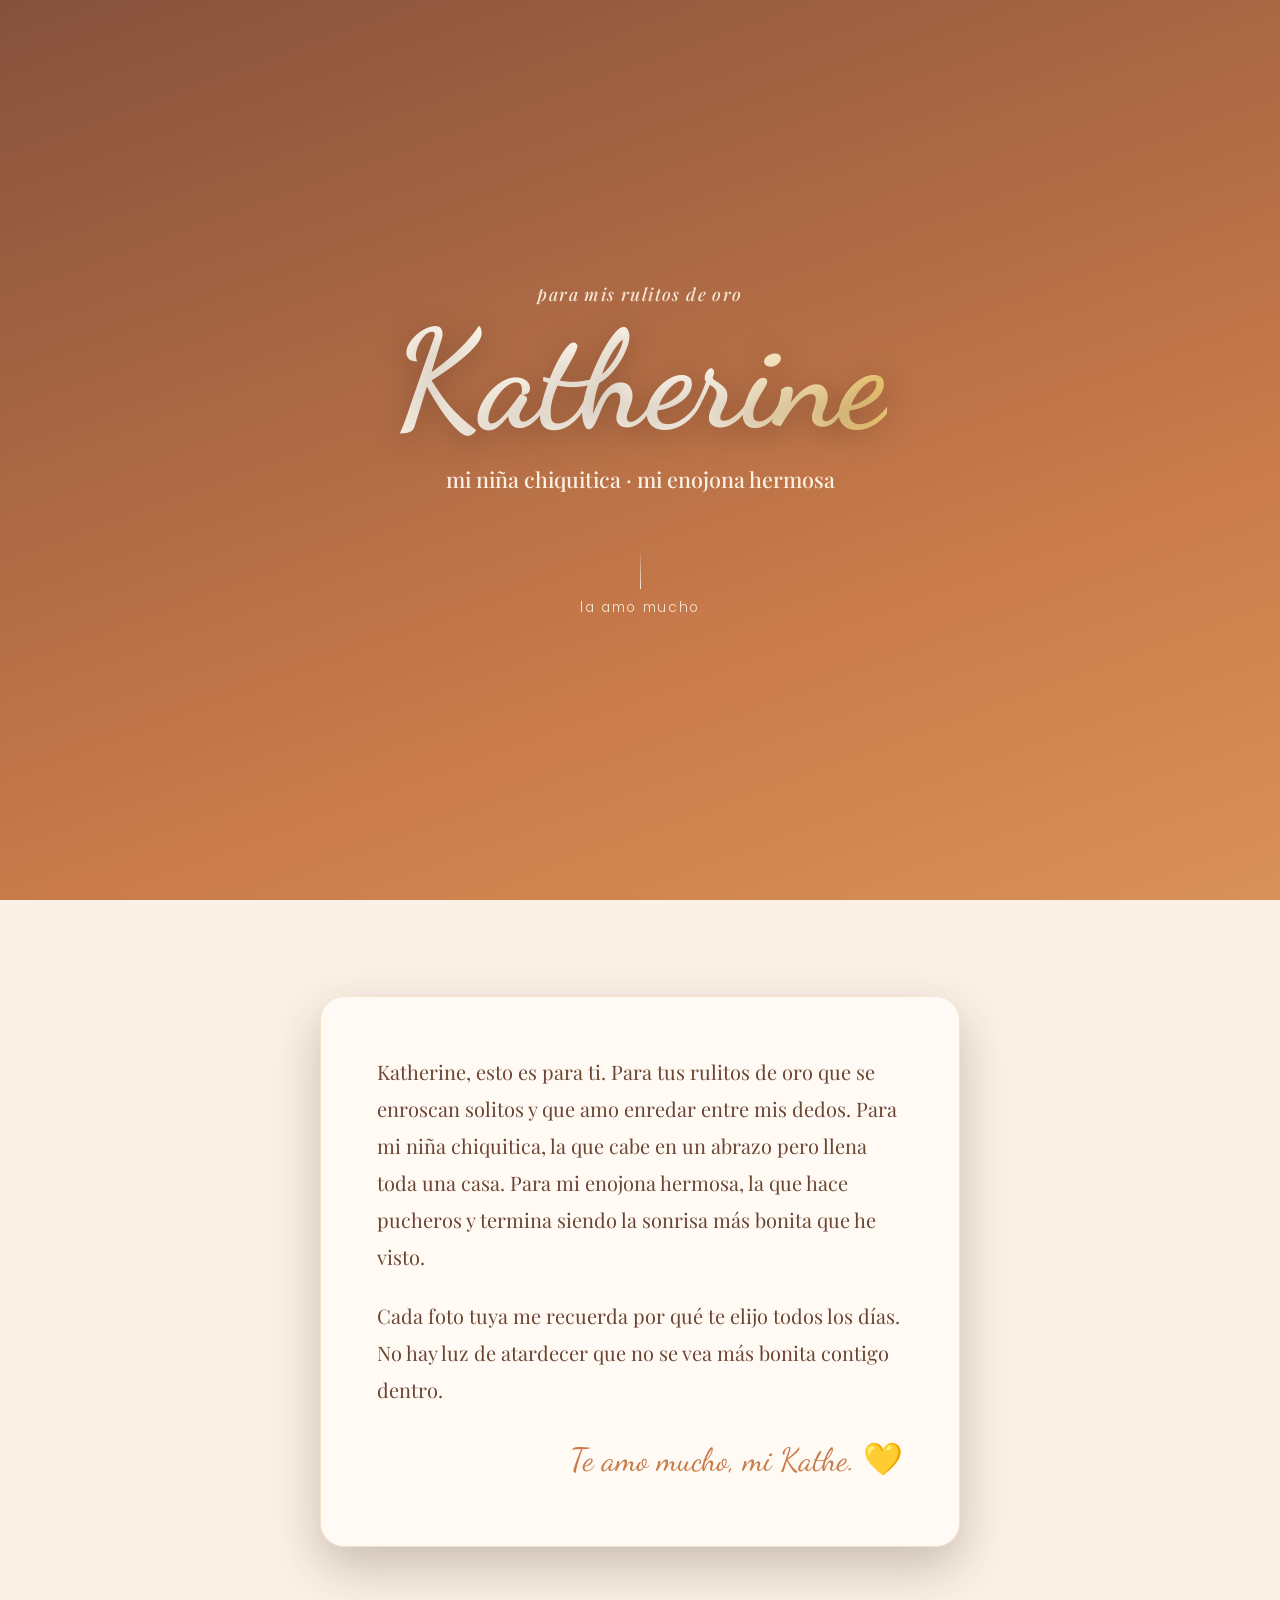
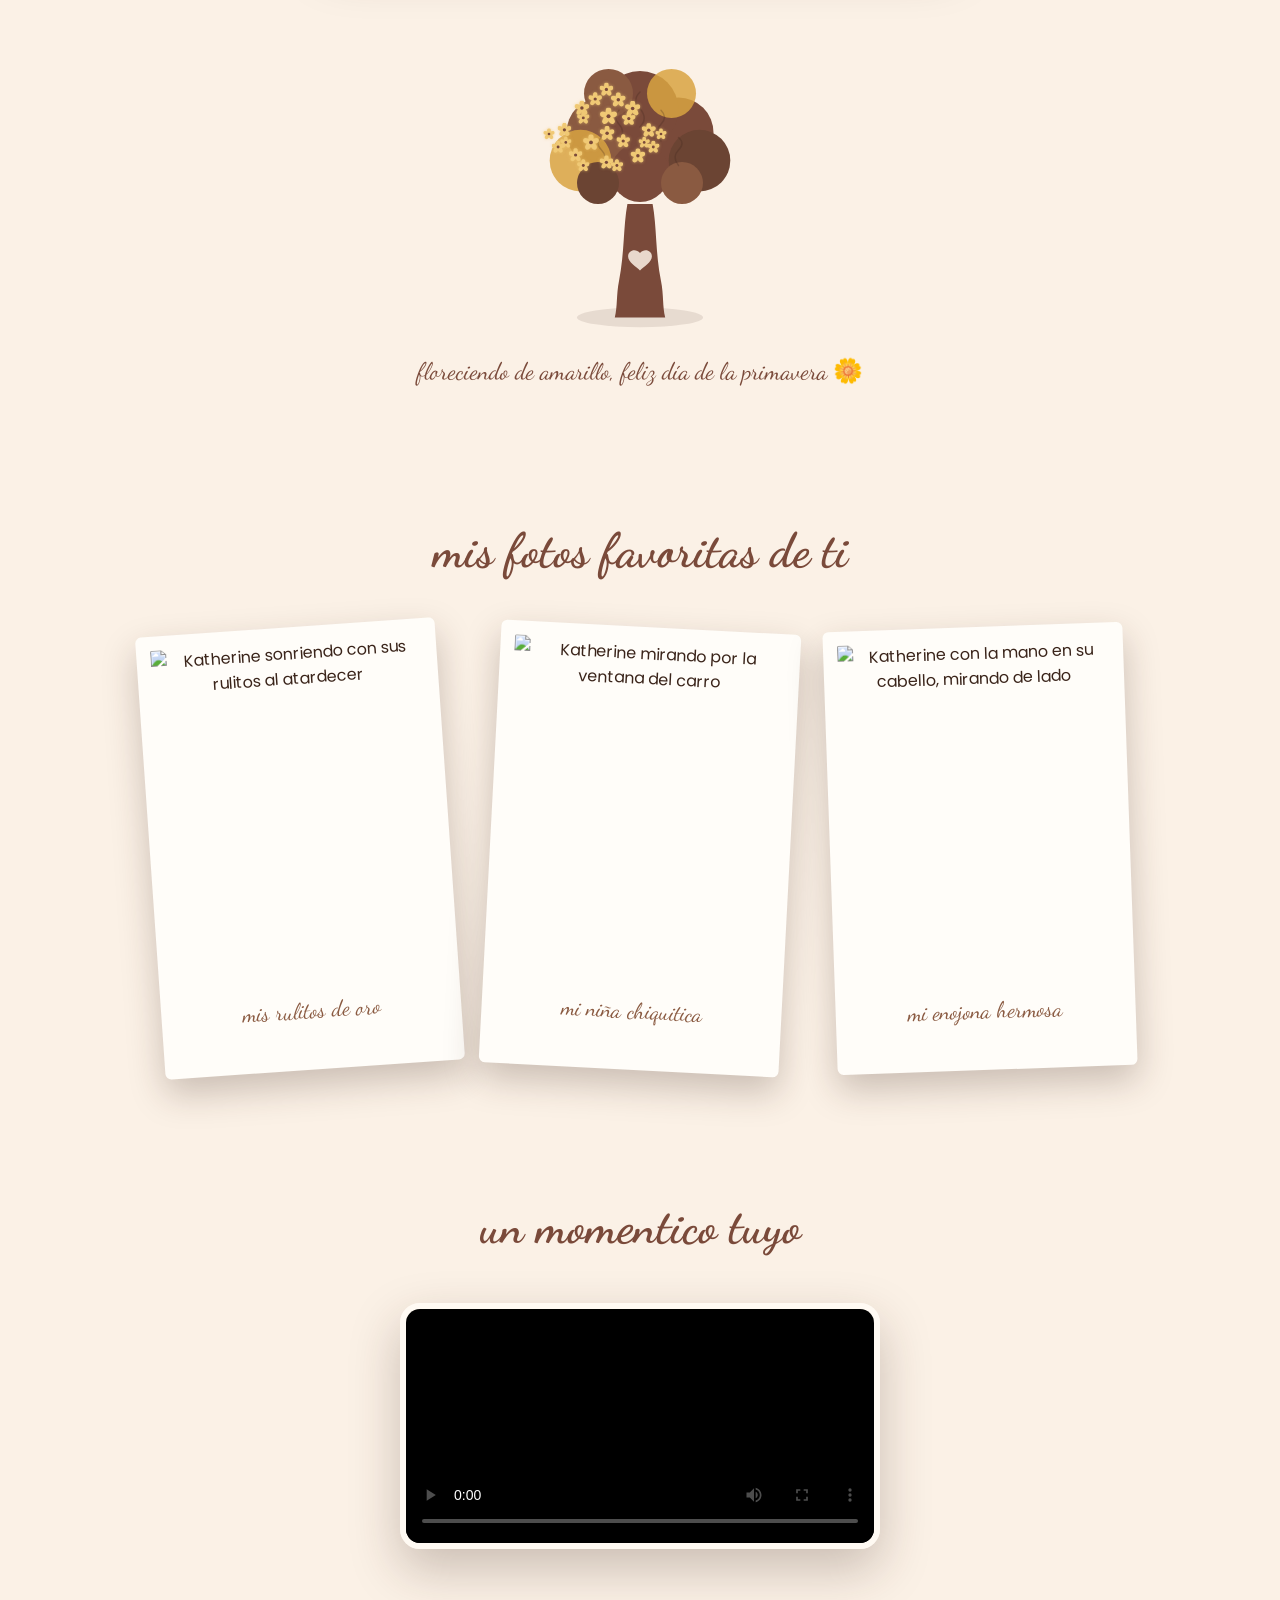
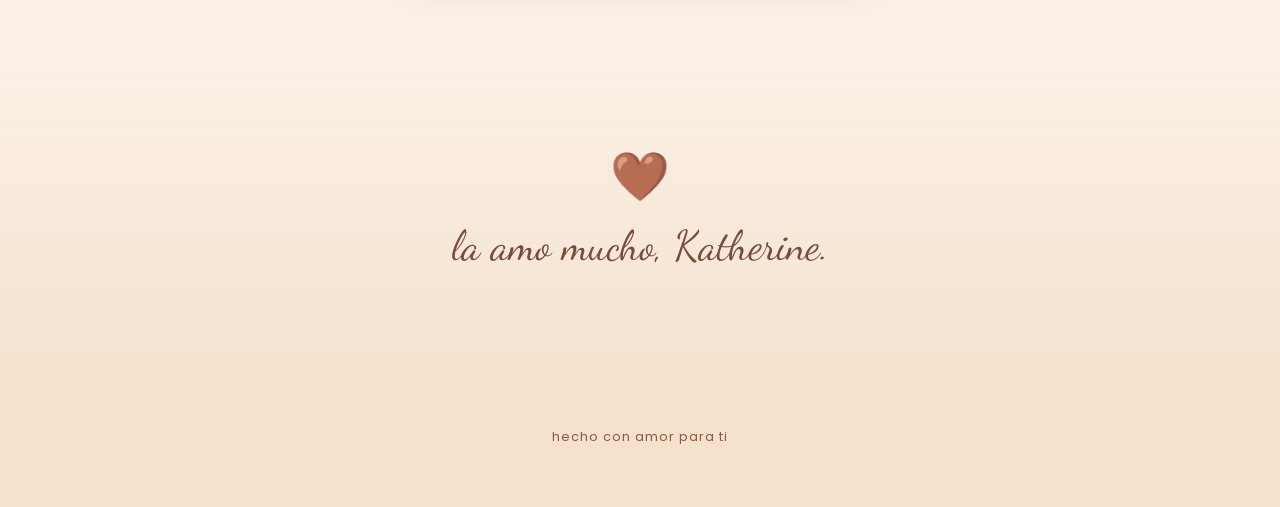
==== index.html @ 41f225e8 "Turn the hero into a motion-graphics intro Staggered text reveal, a shimmering gradient sweep across" ====
<!DOCTYPE html>
<html lang="es">
<head>
<meta charset="UTF-8">
<meta name="viewport" content="width=device-width, initial-scale=1.0">
<title>Katherine</title>
<link rel="preconnect" href="https://fonts.googleapis.com">
<link rel="preconnect" href="https://fonts.gstatic.com" crossorigin>
<link href="https://fonts.googleapis.com/css2?family=Dancing+Script:wght@600;700&family=Playfair+Display:ital,wght@0,500;0,600;1,500&family=Poppins:wght@300;400;500;600&display=swap" rel="stylesheet">
<link rel="stylesheet" href="styles.css">
</head>
<body>

<div class="sparkles" aria-hidden="true"></div>

<header class="hero">
  <div class="hero-bg" aria-hidden="true"></div>

  <div class="hero-particles" aria-hidden="true">
    <span class="particle" style="--x:6%; --size:5px; --dur:9s; --delay:0s"></span>
    <span class="particle" style="--x:16%; --size:7px; --dur:12s; --delay:1.4s"></span>
    <span class="particle" style="--x:27%; --size:4px; --dur:8s; --delay:2.6s"></span>
    <span class="particle" style="--x:38%; --size:8px; --dur:13s; --delay:.6s"></span>
    <span class="particle" style="--x:49%; --size:5px; --dur:10s; --delay:3.2s"></span>
    <span class="particle" style="--x:60%; --size:6px; --dur:11s; --delay:1.8s"></span>
    <span class="particle" style="--x:71%; --size:4px; --dur:9.5s; --delay:2.2s"></span>
    <span class="particle" style="--x:82%; --size:7px; --dur:12.5s; --delay:.9s"></span>
    <span class="particle" style="--x:91%; --size:5px; --dur:8.5s; --delay:3.6s"></span>
    <span class="particle" style="--x:12%; --size:6px; --dur:14s; --delay:4.4s"></span>
    <span class="particle" style="--x:55%; --size:4px; --dur:10.5s; --delay:5s"></span>
    <span class="particle" style="--x:87%; --size:6px; --dur:11.5s; --delay:2.9s"></span>
  </div>

  <div class="hero-petals" aria-hidden="true">
    <span class="hero-petal" style="--x:10%; --dur:11s; --delay:0s"></span>
    <span class="hero-petal" style="--x:24%; --dur:13s; --delay:2.5s"></span>
    <span class="hero-petal" style="--x:40%; --dur:10s; --delay:5s"></span>
    <span class="hero-petal" style="--x:58%; --dur:12s; --delay:1.2s"></span>
    <span class="hero-petal" style="--x:74%; --dur:14s; --delay:3.6s"></span>
    <span class="hero-petal" style="--x:88%; --dur:11.5s; --delay:6.2s"></span>
  </div>

  <div class="hero-content">
    <p class="eyebrow reveal" style="--rd:.1s">para mis rulitos de oro</p>
    <h1 class="name reveal" style="--rd:.4s"><span class="shimmer">Katherine</span></h1>
    <p class="subtitle reveal" style="--rd:.9s">mi niña chiquitica&nbsp;· mi enojona hermosa</p>
    <div class="scroll-hint reveal" style="--rd:1.5s" aria-hidden="true">
      <span></span>
      <p>la amo mucho</p>
    </div>
  </div>
</header>

<main>

  <section class="letter">
    <div class="letter-card">
      <p>
        Katherine, esto es para ti. Para tus rulitos de oro que se enroscan
        solitos y que amo enredar entre mis dedos. Para mi niña chiquitica,
        la que cabe en un abrazo pero llena toda una casa. Para mi enojona
        hermosa, la que hace pucheros y termina siendo la sonrisa más
        bonita que he visto.
      </p>
      <p>
        Cada foto tuya me recuerda por qué te elijo todos los días.
        No hay luz de atardecer que no se vea más bonita contigo dentro.
      </p>
      <p class="signature">Te amo mucho, mi Kathe. 💛</p>
    </div>
  </section>

  <section class="tree-divider" aria-hidden="true">
    <svg viewBox="0 0 600 420" class="tree-svg" role="img" aria-label="Árbol animado floreciendo de amarillo, 21 de septiembre">
      <defs>
        <symbol id="blossom" viewBox="-10 -10 20 20">
          <ellipse cx="0" cy="-5.5" rx="3.4" ry="5.2" fill="var(--gold-light)"/>
          <ellipse cx="0" cy="-5.5" rx="3.4" ry="5.2" fill="var(--gold-light)" transform="rotate(72)"/>
          <ellipse cx="0" cy="-5.5" rx="3.4" ry="5.2" fill="var(--gold-light)" transform="rotate(144)"/>
          <ellipse cx="0" cy="-5.5" rx="3.4" ry="5.2" fill="var(--gold-light)" transform="rotate(216)"/>
          <ellipse cx="0" cy="-5.5" rx="3.4" ry="5.2" fill="var(--gold-light)" transform="rotate(288)"/>
          <circle cx="0" cy="0" r="2.4" fill="var(--sunset-1)"/>
        </symbol>
      </defs>

      <ellipse cx="300" cy="392" rx="90" ry="14" fill="var(--shadow)" opacity="0.4"/>
      <path class="trunk" d="M282,230 C276,262 278,300 270,340 C266,360 268,376 264,392 L336,392 C332,376 334,360 330,340 C322,300 324,262 318,230 Z"/>
      <path class="trunk-heart" d="M300,300 c-6,-7 -17,-4 -17,5 c0,8 12,15 17,20 c5,-5 17,-12 17,-20 c0,-9 -11,-12 -17,-5 Z"/>

      <g class="canopy-sway">
        <g class="canopy">
          <circle cx="300" cy="150" r="70"/>
          <circle cx="245" cy="128" r="50"/>
          <circle cx="355" cy="128" r="50"/>
          <circle cx="215" cy="168" r="44"/>
          <circle cx="385" cy="168" r="44"/>
          <circle cx="300" cy="95" r="55"/>
          <circle cx="255" cy="72" r="35"/>
          <circle cx="345" cy="72" r="35"/>
          <circle cx="300" cy="185" r="42"/>
          <circle cx="240" cy="200" r="30"/>
          <circle cx="360" cy="200" r="30"/>
        </g>
        <g class="curl-lines">
          <path d="M270,140 q10,-14 0,-24 q-10,-10 0,-20"/>
          <path d="M330,140 q-10,-14 0,-24 q10,-10 0,-20"/>
          <path d="M300,120 q12,-12 0,-26 q-12,-12 0,-24"/>
          <path d="M245,175 q10,-12 0,-22 q-10,-10 0,-18"/>
          <path d="M355,175 q-10,-12 0,-22 q10,-10 0,-18"/>
        </g>
        <g class="blossoms">
          <use href="#blossom" x="255" y="100" width="26" height="26" style="--d:0s"/>
          <use href="#blossom" x="300" y="68" width="24" height="24" style="--d:.25s"/>
          <use href="#blossom" x="345" y="100" width="27" height="27" style="--d:.5s"/>
          <use href="#blossom" x="225" y="140" width="24" height="24" style="--d:.75s"/>
          <use href="#blossom" x="375" y="140" width="25" height="25" style="--d:1s"/>
          <use href="#blossom" x="270" y="160" width="28" height="28" style="--d:1.25s"/>
          <use href="#blossom" x="330" y="160" width="24" height="24" style="--d:1.5s"/>
          <use href="#blossom" x="300" y="112" width="30" height="30" style="--d:1.75s"/>
          <use href="#blossom" x="245" y="185" width="24" height="24" style="--d:2s"/>
          <use href="#blossom" x="355" y="185" width="26" height="26" style="--d:2.25s"/>
          <use href="#blossom" x="300" y="198" width="24" height="24" style="--d:2.5s"/>
          <use href="#blossom" x="215" y="172" width="22" height="22" style="--d:2.75s"/>
          <use href="#blossom" x="385" y="172" width="22" height="22" style="--d:3s"/>
          <use href="#blossom" x="280" y="85" width="24" height="24" style="--d:3.25s"/>
          <use href="#blossom" x="320" y="85" width="26" height="26" style="--d:3.5s"/>
          <use href="#blossom" x="260" y="120" width="22" height="22" style="--d:3.75s"/>
          <use href="#blossom" x="340" y="120" width="24" height="24" style="--d:4s"/>
          <use href="#blossom" x="200" y="150" width="20" height="20" style="--d:4.25s"/>
          <use href="#blossom" x="400" y="150" width="20" height="20" style="--d:4.5s"/>
          <use href="#blossom" x="320" y="205" width="22" height="22" style="--d:4.75s"/>
          <use href="#blossom" x="260" y="205" width="22" height="22" style="--d:5s"/>
          <use href="#blossom" x="300" y="145" width="26" height="26" style="--d:5.25s"/>
          <use href="#blossom" x="230" y="165" width="20" height="20" style="--d:5.5s"/>
          <use href="#blossom" x="370" y="165" width="20" height="20" style="--d:5.75s"/>
        </g>
      </g>

      <g class="petals-falling">
        <ellipse class="petal" cx="240" cy="185" rx="6" ry="3" style="--delay:0s;--dur:5.5s;--drift:22px" transform="rotate(20 240 185)"/>
        <ellipse class="petal" cx="300" cy="170" rx="6" ry="3" style="--delay:1.2s;--dur:6.2s;--drift:-18px" transform="rotate(-15 300 170)"/>
        <ellipse class="petal" cx="350" cy="192" rx="5" ry="2.6" style="--delay:2.4s;--dur:5s;--drift:26px" transform="rotate(35 350 192)"/>
        <ellipse class="petal" cx="270" cy="205" rx="6" ry="3" style="--delay:3.1s;--dur:6.8s;--drift:-22px" transform="rotate(-25 270 205)"/>
        <ellipse class="petal" cx="330" cy="198" rx="5.5" ry="2.8" style="--delay:.8s;--dur:5.8s;--drift:16px" transform="rotate(10 330 198)"/>
        <ellipse class="petal" cx="212" cy="165" rx="5" ry="2.6" style="--delay:2s;--dur:6.5s;--drift:-24px" transform="rotate(-30 212 165)"/>
        <ellipse class="petal" cx="388" cy="165" rx="5" ry="2.6" style="--delay:1.6s;--dur:5.3s;--drift:18px" transform="rotate(25 388 165)"/>
        <ellipse class="petal" cx="300" cy="225" rx="5" ry="2.6" style="--delay:3.6s;--dur:6s;--drift:-12px" transform="rotate(15 300 225)"/>
      </g>
    </svg>
    <p class="tree-caption">floreciendo de amarillo, feliz día de la primavera 🌼</p>
  </section>

  <section class="gallery">
    <h2>mis fotos favoritas de ti</h2>
    <div class="gallery-grid">
      <figure class="polaroid p1">
        <img src="https://raw.githubusercontent.com/danieljoseguerramontalvo-bot/Kathe/claude/katherine-page-iqk3ll/assets/images/katherine-1.jpg" alt="Katherine sonriendo con sus rulitos al atardecer" loading="lazy">
        <figcaption>mis rulitos de oro</figcaption>
      </figure>
      <figure class="polaroid p2">
        <img src="https://raw.githubusercontent.com/danieljoseguerramontalvo-bot/Kathe/claude/katherine-page-iqk3ll/assets/images/katherine-2.jpg" alt="Katherine mirando por la ventana del carro" loading="lazy">
        <figcaption>mi niña chiquitica</figcaption>
      </figure>
      <figure class="polaroid p3">
        <img src="https://raw.githubusercontent.com/danieljoseguerramontalvo-bot/Kathe/claude/katherine-page-iqk3ll/assets/images/katherine-3.jpg" alt="Katherine con la mano en su cabello, mirando de lado" loading="lazy">
        <figcaption>mi enojona hermosa</figcaption>
      </figure>
    </div>
  </section>

  <section class="video-section">
    <h2>un momentico tuyo</h2>
    <div class="video-frame">
      <video controls playsinline preload="metadata" poster="https://raw.githubusercontent.com/danieljoseguerramontalvo-bot/Kathe/claude/katherine-page-iqk3ll/assets/images/katherine-1.jpg">
        <source src="https://raw.githubusercontent.com/danieljoseguerramontalvo-bot/Kathe/claude/katherine-page-iqk3ll/assets/video/katherine.mp4" type="video/mp4">
        Tu navegador no soporta el video, pero igual te amo.
      </video>
    </div>
  </section>

  <section class="closing">
    <p class="closing-heart">🤎</p>
    <p class="closing-text">la amo mucho, Katherine.</p>
  </section>

</main>

<footer>
  <p>hecho con amor para ti</p>
</footer>

</body>
</html>
---- styles.css ----
:root {
  --cream: #fbf1e6;
  --cream-2: #f4e2ce;
  --gold: #d9a441;
  --gold-light: #f0c975;
  --brown-deep: #3a241a;
  --brown: #6b4433;
  --brown-soft: #8a5a41;
  --sunset-1: #7a4a3a;
  --sunset-2: #c97b4a;
  --sunset-3: #e8a765;
  --shadow: rgba(58, 36, 26, 0.25);
}

* {
  box-sizing: border-box;
}

html {
  scroll-behavior: smooth;
}

body {
  margin: 0;
  background: var(--cream);
  color: var(--brown-deep);
  font-family: 'Poppins', sans-serif;
  overflow-x: hidden;
}

/* ---------- Sparkles background ---------- */

.sparkles {
  position: fixed;
  inset: 0;
  pointer-events: none;
  z-index: 0;
  background-image:
    radial-gradient(2px 2px at 10% 20%, rgba(217, 164, 65, 0.5), transparent),
    radial-gradient(2px 2px at 80% 10%, rgba(217, 164, 65, 0.4), transparent),
    radial-gradient(1.5px 1.5px at 60% 70%, rgba(217, 164, 65, 0.35), transparent),
    radial-gradient(2px 2px at 30% 85%, rgba(217, 164, 65, 0.4), transparent),
    radial-gradient(1.5px 1.5px at 90% 60%, rgba(217, 164, 65, 0.3), transparent);
  background-size: 100% 100%;
  animation: twinkle 6s ease-in-out infinite alternate;
}

@keyframes twinkle {
  from { opacity: 0.5; }
  to { opacity: 1; }
}

/* ---------- Hero ---------- */

.hero {
  position: relative;
  min-height: 100svh;
  display: flex;
  flex-direction: column;
  align-items: center;
  justify-content: center;
  text-align: center;
  padding: 2rem 1.5rem;
  overflow: hidden;
  isolation: isolate;
}

.hero::before {
  content: "";
  position: absolute;
  inset: 0;
  z-index: 0;
  background:
    radial-gradient(circle at 50% 110%, rgba(255, 224, 178, 0.55), transparent 60%);
  pointer-events: none;
}

.hero-bg {
  position: absolute;
  inset: -12%;
  z-index: 0;
  background: linear-gradient(160deg, var(--sunset-1) 0%, var(--sunset-2) 35%, var(--sunset-3) 65%, var(--gold-light) 100%);
  background-size: 180% 180%;
  animation: bg-drift 16s ease-in-out infinite;
}

@keyframes bg-drift {
  0%, 100% { background-position: 0% 30%; transform: scale(1); }
  50% { background-position: 100% 70%; transform: scale(1.08); }
}

.hero-particles,
.hero-petals {
  position: absolute;
  inset: 0;
  z-index: 1;
  overflow: hidden;
  pointer-events: none;
}

.particle {
  position: absolute;
  left: var(--x);
  bottom: -20px;
  width: var(--size, 6px);
  height: var(--size, 6px);
  border-radius: 50%;
  background: radial-gradient(circle, rgba(255, 248, 230, 0.95), rgba(240, 201, 117, 0.2) 70%, transparent);
  opacity: 0;
  animation: particle-rise var(--dur, 10s) ease-in infinite;
  animation-delay: var(--delay, 0s);
}

@keyframes particle-rise {
  0% { transform: translate(0, 0); opacity: 0; }
  12% { opacity: 1; }
  88% { opacity: .7; }
  100% { transform: translate(30px, -115vh); opacity: 0; }
}

.hero-petal {
  position: absolute;
  top: -30px;
  left: var(--x);
  width: 11px;
  height: 6px;
  border-radius: 60% 40% 60% 40%;
  background: var(--gold-light);
  opacity: 0;
  animation: hero-petal-fall var(--dur, 12s) linear infinite;
  animation-delay: var(--delay, 0s);
}

@keyframes hero-petal-fall {
  0% { transform: translate(0, 0) rotate(0deg); opacity: 0; }
  8% { opacity: .9; }
  50% { transform: translate(24px, 55vh) rotate(180deg); }
  92% { opacity: .9; }
  100% { transform: translate(-16px, 115vh) rotate(360deg); opacity: 0; }
}

.hero-content {
  position: relative;
  z-index: 2;
  display: flex;
  flex-direction: column;
  align-items: center;
}

.hero .reveal {
  opacity: 0;
  transform: translateY(26px);
  animation: reveal-in 1s cubic-bezier(.22, 1, .36, 1) forwards;
  animation-delay: var(--rd, 0s);
}

@keyframes reveal-in {
  to { opacity: 1; transform: translateY(0); }
}

.shimmer {
  background: linear-gradient(100deg, #fff8ec 30%, var(--gold-light) 45%, #fff8ec 60%);
  background-size: 220% auto;
  -webkit-background-clip: text;
  background-clip: text;
  color: transparent;
  animation: shimmer 5s linear infinite;
}

@keyframes shimmer {
  0% { background-position: 220% center; }
  100% { background-position: -220% center; }
}

@media (prefers-reduced-motion: reduce) {
  .hero-bg,
  .particle,
  .hero-petal,
  .hero .reveal,
  .shimmer {
    animation: none !important;
  }
  .hero .reveal {
    opacity: 1 !important;
    transform: none !important;
  }
}

.eyebrow {
  position: relative;
  font-family: 'Playfair Display', serif;
  font-style: italic;
  font-weight: 500;
  letter-spacing: 0.08em;
  text-transform: lowercase;
  color: rgba(255, 245, 230, 0.9);
  font-size: clamp(0.9rem, 2vw, 1.1rem);
  margin: 0 0 0.5rem;
}

.name {
  position: relative;
  font-family: 'Dancing Script', cursive;
  font-weight: 700;
  font-size: clamp(4rem, 15vw, 8.5rem);
  margin: 0;
  line-height: 1;
  color: #fff8ec;
  text-shadow: 0 6px 30px rgba(58, 36, 26, 0.35);
}

.subtitle {
  position: relative;
  font-family: 'Playfair Display', serif;
  font-weight: 500;
  font-size: clamp(1rem, 2.4vw, 1.35rem);
  color: rgba(255, 248, 236, 0.95);
  margin: 1rem 0 0;
}

.scroll-hint {
  position: relative;
  margin-top: 3.5rem;
  display: flex;
  flex-direction: column;
  align-items: center;
  gap: 0.6rem;
  color: rgba(255, 248, 236, 0.85);
}

.scroll-hint span {
  width: 1px;
  height: 40px;
  background: linear-gradient(to bottom, transparent, rgba(255,248,236,0.9));
  animation: drift 2.2s ease-in-out infinite;
}

.scroll-hint p {
  margin: 0;
  font-size: 0.85rem;
  letter-spacing: 0.12em;
  text-transform: lowercase;
  font-weight: 300;
}

@keyframes drift {
  0%, 100% { transform: translateY(0); opacity: 0.4; }
  50% { transform: translateY(10px); opacity: 1; }
}

/* ---------- Letter ---------- */

main {
  position: relative;
  z-index: 1;
}

.letter {
  padding: 6rem 1.5rem;
  display: flex;
  justify-content: center;
}

.letter-card {
  max-width: 640px;
  background: #fffaf3;
  border-radius: 24px;
  padding: clamp(2rem, 5vw, 3.5rem);
  box-shadow: 0 20px 50px var(--shadow);
  border: 1px solid var(--cream-2);
}

.letter-card p {
  font-family: 'Playfair Display', serif;
  font-size: clamp(1.05rem, 2vw, 1.25rem);
  line-height: 1.85;
  color: var(--brown);
  margin: 0 0 1.4rem;
}

.letter-card p:last-of-type {
  margin-bottom: 0;
}

.signature {
  font-family: 'Dancing Script', cursive !important;
  font-size: 2rem !important;
  color: var(--sunset-2) !important;
  text-align: right;
}

/* ---------- Tree divider ---------- */

.tree-divider {
  display: flex;
  flex-direction: column;
  align-items: center;
  padding: 0 1.5rem 4rem;
}

.tree-svg {
  width: clamp(260px, 46vw, 420px);
  height: auto;
  overflow: visible;
}

.tree-svg .trunk {
  fill: var(--sunset-1);
}

.tree-svg .trunk-heart {
  fill: var(--cream);
  opacity: 0.85;
}

.tree-svg .canopy circle {
  fill: var(--brown-soft);
}

.tree-svg .canopy circle:nth-child(3n) {
  fill: var(--sunset-1);
}

.tree-svg .canopy circle:nth-child(5n) {
  fill: var(--brown);
}

.tree-svg .canopy circle:nth-child(4n) {
  fill: var(--gold);
  opacity: 0.85;
}

.tree-svg .curl-lines path {
  fill: none;
  stroke: var(--brown-deep);
  stroke-width: 2;
  stroke-linecap: round;
  opacity: 0.25;
}

.tree-svg .canopy-sway {
  transform-box: view-box;
  transform-origin: 300px 232px;
  animation: sway 6s ease-in-out infinite;
}

@keyframes sway {
  0%, 100% { transform: rotate(-1.4deg); }
  50% { transform: rotate(1.4deg); }
}

.tree-svg .blossoms use {
  transform-box: fill-box;
  transform-origin: center;
  transform: scale(0.8);
  animation: bloom 3.2s ease-in-out infinite;
  animation-delay: var(--d, 0s);
  filter: drop-shadow(0 0 3px rgba(240, 201, 117, 0.6));
}

@keyframes bloom {
  0%, 100% { transform: scale(0.8); }
  50% { transform: scale(1.05); }
}

.tree-svg .petal {
  fill: var(--gold);
  opacity: 0;
  transform-box: fill-box;
  transform-origin: center;
  animation-name: petal-fall;
  animation-timing-function: linear;
  animation-iteration-count: infinite;
  animation-duration: var(--dur, 6s);
  animation-delay: var(--delay, 0s);
}

@keyframes petal-fall {
  0% { transform: translate(0, 0) rotate(0deg); opacity: 0; }
  8% { opacity: 1; }
  50% { transform: translate(var(--drift, 15px), 100px) rotate(180deg); }
  92% { opacity: 1; }
  100% { transform: translate(calc(var(--drift, 15px) * -1), 195px) rotate(360deg); opacity: 0; }
}

@media (prefers-reduced-motion: reduce) {
  .tree-svg .canopy-sway,
  .tree-svg .blossoms use,
  .tree-svg .petal {
    animation: none;
  }
  .tree-svg .blossoms use {
    transform: scale(1);
  }
}

.tree-caption {
  margin-top: 1.25rem;
  font-family: 'Dancing Script', cursive;
  font-size: 1.5rem;
  color: var(--sunset-1);
}

/* ---------- Gallery ---------- */

.gallery {
  padding: 3rem 1.5rem 6rem;
  text-align: center;
}

.gallery h2,
.video-section h2 {
  font-family: 'Dancing Script', cursive;
  font-weight: 700;
  font-size: clamp(2rem, 5vw, 3rem);
  color: var(--sunset-1);
  margin: 0 0 3rem;
}

.gallery-grid {
  display: flex;
  flex-wrap: wrap;
  justify-content: center;
  gap: 2.5rem;
  max-width: 1100px;
  margin: 0 auto;
}

.polaroid {
  background: #fffdf9;
  padding: 14px 14px 46px;
  border-radius: 6px;
  box-shadow: 0 15px 35px var(--shadow);
  width: min(300px, 80vw);
  margin: 0;
  transition: transform 0.35s ease, box-shadow 0.35s ease;
}

.polaroid img {
  display: block;
  width: 100%;
  height: 340px;
  object-fit: cover;
  border-radius: 2px;
}

.polaroid figcaption {
  margin-top: 1rem;
  font-family: 'Dancing Script', cursive;
  font-size: 1.4rem;
  color: var(--brown-soft);
  text-align: center;
}

.p1 { transform: rotate(-4deg); }
.p2 { transform: rotate(3deg); }
.p3 { transform: rotate(-2deg); }

.polaroid:hover {
  transform: rotate(0deg) scale(1.04) translateY(-6px);
  box-shadow: 0 25px 45px var(--shadow);
}

/* ---------- Video ---------- */

.video-section {
  padding: 2rem 1.5rem 7rem;
  text-align: center;
}

.video-frame {
  max-width: 480px;
  margin: 0 auto;
  border-radius: 20px;
  overflow: hidden;
  box-shadow: 0 20px 50px var(--shadow);
  border: 6px solid #fffaf3;
}

.video-frame video {
  display: block;
  width: 100%;
  height: auto;
  background: #000;
}

/* ---------- Closing ---------- */

.closing {
  padding: 5rem 1.5rem 7rem;
  text-align: center;
  background: linear-gradient(180deg, transparent, var(--cream-2));
}

.closing-heart {
  font-size: 3rem;
  margin: 0;
  animation: pulse 1.8s ease-in-out infinite;
}

@keyframes pulse {
  0%, 100% { transform: scale(1); }
  50% { transform: scale(1.15); }
}

.closing-text {
  font-family: 'Dancing Script', cursive;
  font-size: clamp(1.8rem, 5vw, 2.6rem);
  color: var(--sunset-1);
  margin: 0.5rem 0 0;
}

footer {
  text-align: center;
  padding: 2rem 1rem 3rem;
  color: var(--brown-soft);
  font-size: 0.8rem;
  letter-spacing: 0.08em;
  text-transform: lowercase;
  background: var(--cream-2);
}

@media (max-width: 480px) {
  .polaroid img {
    height: 280px;
  }
}
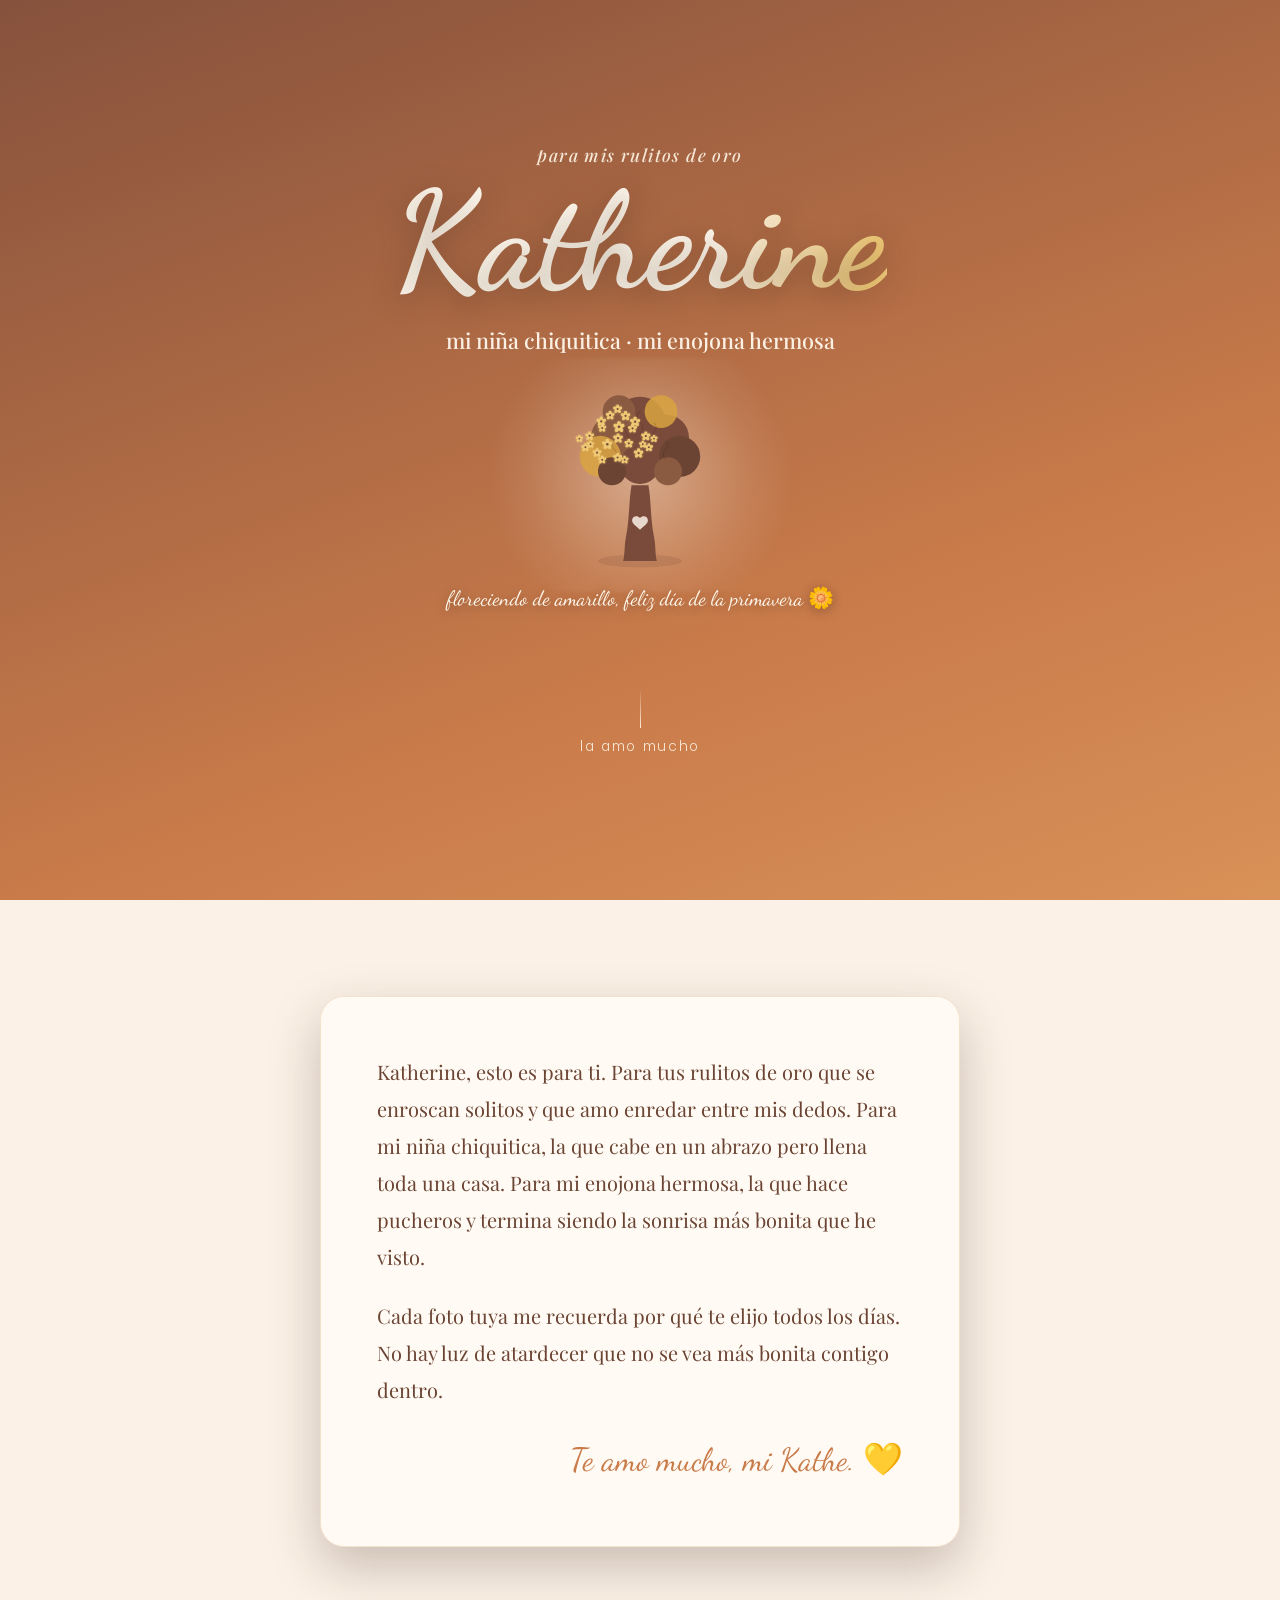
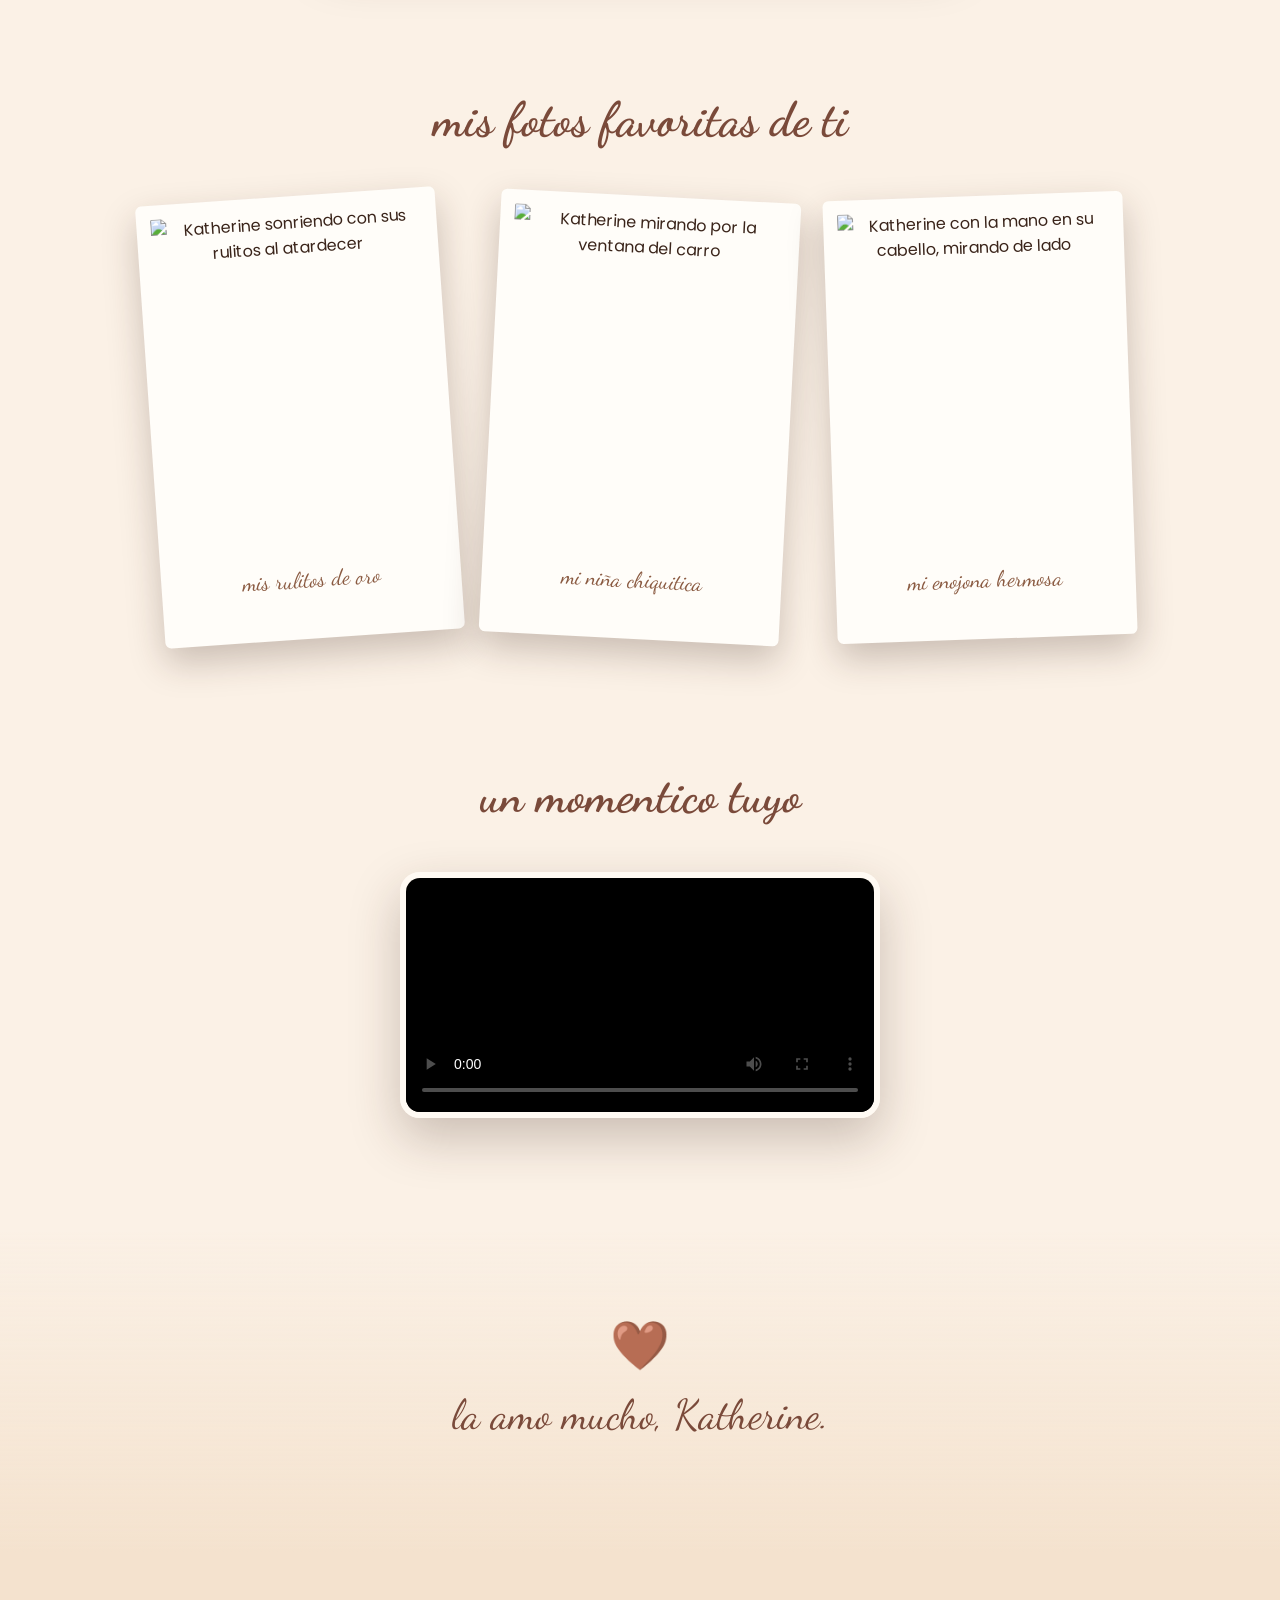
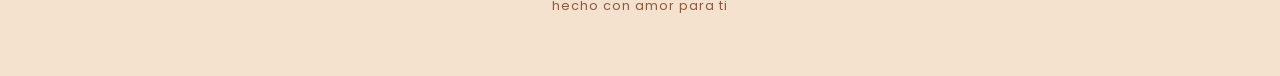
==== commit c5bda218: "Move the blooming tree into the hero, next to Katherine's name The tree now animates as part of the " ====
--- a/index.html
+++ b/index.html
@@ -44,7 +44,90 @@
     <p class="eyebrow reveal" style="--rd:.1s">para mis rulitos de oro</p>
     <h1 class="name reveal" style="--rd:.4s"><span class="shimmer">Katherine</span></h1>
     <p class="subtitle reveal" style="--rd:.9s">mi niña chiquitica&nbsp;· mi enojona hermosa</p>
-    <div class="scroll-hint reveal" style="--rd:1.5s" aria-hidden="true">
+
+    <div class="tree-divider hero-tree reveal" style="--rd:1.4s" aria-hidden="true">
+      <div class="tree-stage">
+        <svg viewBox="0 0 600 420" class="tree-svg" role="img" aria-label="Árbol animado floreciendo de amarillo, 21 de septiembre">
+          <defs>
+            <symbol id="blossom" viewBox="-10 -10 20 20">
+              <ellipse cx="0" cy="-5.5" rx="3.4" ry="5.2" fill="var(--gold-light)"/>
+              <ellipse cx="0" cy="-5.5" rx="3.4" ry="5.2" fill="var(--gold-light)" transform="rotate(72)"/>
+              <ellipse cx="0" cy="-5.5" rx="3.4" ry="5.2" fill="var(--gold-light)" transform="rotate(144)"/>
+              <ellipse cx="0" cy="-5.5" rx="3.4" ry="5.2" fill="var(--gold-light)" transform="rotate(216)"/>
+              <ellipse cx="0" cy="-5.5" rx="3.4" ry="5.2" fill="var(--gold-light)" transform="rotate(288)"/>
+              <circle cx="0" cy="0" r="2.4" fill="var(--sunset-1)"/>
+            </symbol>
+          </defs>
+
+          <ellipse cx="300" cy="392" rx="90" ry="14" fill="var(--shadow)" opacity="0.4"/>
+          <path class="trunk" d="M282,230 C276,262 278,300 270,340 C266,360 268,376 264,392 L336,392 C332,376 334,360 330,340 C322,300 324,262 318,230 Z"/>
+          <path class="trunk-heart" d="M300,300 c-6,-7 -17,-4 -17,5 c0,8 12,15 17,20 c5,-5 17,-12 17,-20 c0,-9 -11,-12 -17,-5 Z"/>
+
+          <g class="canopy-sway">
+            <g class="canopy">
+              <circle cx="300" cy="150" r="70"/>
+              <circle cx="245" cy="128" r="50"/>
+              <circle cx="355" cy="128" r="50"/>
+              <circle cx="215" cy="168" r="44"/>
+              <circle cx="385" cy="168" r="44"/>
+              <circle cx="300" cy="95" r="55"/>
+              <circle cx="255" cy="72" r="35"/>
+              <circle cx="345" cy="72" r="35"/>
+              <circle cx="300" cy="185" r="42"/>
+              <circle cx="240" cy="200" r="30"/>
+              <circle cx="360" cy="200" r="30"/>
+            </g>
+            <g class="curl-lines">
+              <path d="M270,140 q10,-14 0,-24 q-10,-10 0,-20"/>
+              <path d="M330,140 q-10,-14 0,-24 q10,-10 0,-20"/>
+              <path d="M300,120 q12,-12 0,-26 q-12,-12 0,-24"/>
+              <path d="M245,175 q10,-12 0,-22 q-10,-10 0,-18"/>
+              <path d="M355,175 q-10,-12 0,-22 q10,-10 0,-18"/>
+            </g>
+            <g class="blossoms">
+              <use href="#blossom" x="255" y="100" width="26" height="26" style="--d:0s"/>
+              <use href="#blossom" x="300" y="68" width="24" height="24" style="--d:.25s"/>
+              <use href="#blossom" x="345" y="100" width="27" height="27" style="--d:.5s"/>
+              <use href="#blossom" x="225" y="140" width="24" height="24" style="--d:.75s"/>
+              <use href="#blossom" x="375" y="140" width="25" height="25" style="--d:1s"/>
+              <use href="#blossom" x="270" y="160" width="28" height="28" style="--d:1.25s"/>
+              <use href="#blossom" x="330" y="160" width="24" height="24" style="--d:1.5s"/>
+              <use href="#blossom" x="300" y="112" width="30" height="30" style="--d:1.75s"/>
+              <use href="#blossom" x="245" y="185" width="24" height="24" style="--d:2s"/>
+              <use href="#blossom" x="355" y="185" width="26" height="26" style="--d:2.25s"/>
+              <use href="#blossom" x="300" y="198" width="24" height="24" style="--d:2.5s"/>
+              <use href="#blossom" x="215" y="172" width="22" height="22" style="--d:2.75s"/>
+              <use href="#blossom" x="385" y="172" width="22" height="22" style="--d:3s"/>
+              <use href="#blossom" x="280" y="85" width="24" height="24" style="--d:3.25s"/>
+              <use href="#blossom" x="320" y="85" width="26" height="26" style="--d:3.5s"/>
+              <use href="#blossom" x="260" y="120" width="22" height="22" style="--d:3.75s"/>
+              <use href="#blossom" x="340" y="120" width="24" height="24" style="--d:4s"/>
+              <use href="#blossom" x="200" y="150" width="20" height="20" style="--d:4.25s"/>
+              <use href="#blossom" x="400" y="150" width="20" height="20" style="--d:4.5s"/>
+              <use href="#blossom" x="320" y="205" width="22" height="22" style="--d:4.75s"/>
+              <use href="#blossom" x="260" y="205" width="22" height="22" style="--d:5s"/>
+              <use href="#blossom" x="300" y="145" width="26" height="26" style="--d:5.25s"/>
+              <use href="#blossom" x="230" y="165" width="20" height="20" style="--d:5.5s"/>
+              <use href="#blossom" x="370" y="165" width="20" height="20" style="--d:5.75s"/>
+            </g>
+          </g>
+
+          <g class="petals-falling">
+            <ellipse class="petal" cx="240" cy="185" rx="6" ry="3" style="--delay:0s;--dur:5.5s;--drift:22px" transform="rotate(20 240 185)"/>
+            <ellipse class="petal" cx="300" cy="170" rx="6" ry="3" style="--delay:1.2s;--dur:6.2s;--drift:-18px" transform="rotate(-15 300 170)"/>
+            <ellipse class="petal" cx="350" cy="192" rx="5" ry="2.6" style="--delay:2.4s;--dur:5s;--drift:26px" transform="rotate(35 350 192)"/>
+            <ellipse class="petal" cx="270" cy="205" rx="6" ry="3" style="--delay:3.1s;--dur:6.8s;--drift:-22px" transform="rotate(-25 270 205)"/>
+            <ellipse class="petal" cx="330" cy="198" rx="5.5" ry="2.8" style="--delay:.8s;--dur:5.8s;--drift:16px" transform="rotate(10 330 198)"/>
+            <ellipse class="petal" cx="212" cy="165" rx="5" ry="2.6" style="--delay:2s;--dur:6.5s;--drift:-24px" transform="rotate(-30 212 165)"/>
+            <ellipse class="petal" cx="388" cy="165" rx="5" ry="2.6" style="--delay:1.6s;--dur:5.3s;--drift:18px" transform="rotate(25 388 165)"/>
+            <ellipse class="petal" cx="300" cy="225" rx="5" ry="2.6" style="--delay:3.6s;--dur:6s;--drift:-12px" transform="rotate(15 300 225)"/>
+          </g>
+        </svg>
+      </div>
+      <p class="tree-caption">floreciendo de amarillo, feliz día de la primavera 🌼</p>
+    </div>
+
+    <div class="scroll-hint reveal" style="--rd:2s" aria-hidden="true">
       <span></span>
       <p>la amo mucho</p>
     </div>
@@ -68,86 +151,6 @@
       </p>
       <p class="signature">Te amo mucho, mi Kathe. 💛</p>
     </div>
-  </section>
-
-  <section class="tree-divider" aria-hidden="true">
-    <svg viewBox="0 0 600 420" class="tree-svg" role="img" aria-label="Árbol animado floreciendo de amarillo, 21 de septiembre">
-      <defs>
-        <symbol id="blossom" viewBox="-10 -10 20 20">
-          <ellipse cx="0" cy="-5.5" rx="3.4" ry="5.2" fill="var(--gold-light)"/>
-          <ellipse cx="0" cy="-5.5" rx="3.4" ry="5.2" fill="var(--gold-light)" transform="rotate(72)"/>
-          <ellipse cx="0" cy="-5.5" rx="3.4" ry="5.2" fill="var(--gold-light)" transform="rotate(144)"/>
-          <ellipse cx="0" cy="-5.5" rx="3.4" ry="5.2" fill="var(--gold-light)" transform="rotate(216)"/>
-          <ellipse cx="0" cy="-5.5" rx="3.4" ry="5.2" fill="var(--gold-light)" transform="rotate(288)"/>
-          <circle cx="0" cy="0" r="2.4" fill="var(--sunset-1)"/>
-        </symbol>
-      </defs>
-
-      <ellipse cx="300" cy="392" rx="90" ry="14" fill="var(--shadow)" opacity="0.4"/>
-      <path class="trunk" d="M282,230 C276,262 278,300 270,340 C266,360 268,376 264,392 L336,392 C332,376 334,360 330,340 C322,300 324,262 318,230 Z"/>
-      <path class="trunk-heart" d="M300,300 c-6,-7 -17,-4 -17,5 c0,8 12,15 17,20 c5,-5 17,-12 17,-20 c0,-9 -11,-12 -17,-5 Z"/>
-
-      <g class="canopy-sway">
-        <g class="canopy">
-          <circle cx="300" cy="150" r="70"/>
-          <circle cx="245" cy="128" r="50"/>
-          <circle cx="355" cy="128" r="50"/>
-          <circle cx="215" cy="168" r="44"/>
-          <circle cx="385" cy="168" r="44"/>
-          <circle cx="300" cy="95" r="55"/>
-          <circle cx="255" cy="72" r="35"/>
-          <circle cx="345" cy="72" r="35"/>
-          <circle cx="300" cy="185" r="42"/>
-          <circle cx="240" cy="200" r="30"/>
-          <circle cx="360" cy="200" r="30"/>
-        </g>
-        <g class="curl-lines">
-          <path d="M270,140 q10,-14 0,-24 q-10,-10 0,-20"/>
-          <path d="M330,140 q-10,-14 0,-24 q10,-10 0,-20"/>
-          <path d="M300,120 q12,-12 0,-26 q-12,-12 0,-24"/>
-          <path d="M245,175 q10,-12 0,-22 q-10,-10 0,-18"/>
-          <path d="M355,175 q-10,-12 0,-22 q10,-10 0,-18"/>
-        </g>
-        <g class="blossoms">
-          <use href="#blossom" x="255" y="100" width="26" height="26" style="--d:0s"/>
-          <use href="#blossom" x="300" y="68" width="24" height="24" style="--d:.25s"/>
-          <use href="#blossom" x="345" y="100" width="27" height="27" style="--d:.5s"/>
-          <use href="#blossom" x="225" y="140" width="24" height="24" style="--d:.75s"/>
-          <use href="#blossom" x="375" y="140" width="25" height="25" style="--d:1s"/>
-          <use href="#blossom" x="270" y="160" width="28" height="28" style="--d:1.25s"/>
-          <use href="#blossom" x="330" y="160" width="24" height="24" style="--d:1.5s"/>
-          <use href="#blossom" x="300" y="112" width="30" height="30" style="--d:1.75s"/>
-          <use href="#blossom" x="245" y="185" width="24" height="24" style="--d:2s"/>
-          <use href="#blossom" x="355" y="185" width="26" height="26" style="--d:2.25s"/>
-          <use href="#blossom" x="300" y="198" width="24" height="24" style="--d:2.5s"/>
-          <use href="#blossom" x="215" y="172" width="22" height="22" style="--d:2.75s"/>
-          <use href="#blossom" x="385" y="172" width="22" height="22" style="--d:3s"/>
-          <use href="#blossom" x="280" y="85" width="24" height="24" style="--d:3.25s"/>
-          <use href="#blossom" x="320" y="85" width="26" height="26" style="--d:3.5s"/>
-          <use href="#blossom" x="260" y="120" width="22" height="22" style="--d:3.75s"/>
-          <use href="#blossom" x="340" y="120" width="24" height="24" style="--d:4s"/>
-          <use href="#blossom" x="200" y="150" width="20" height="20" style="--d:4.25s"/>
-          <use href="#blossom" x="400" y="150" width="20" height="20" style="--d:4.5s"/>
-          <use href="#blossom" x="320" y="205" width="22" height="22" style="--d:4.75s"/>
-          <use href="#blossom" x="260" y="205" width="22" height="22" style="--d:5s"/>
-          <use href="#blossom" x="300" y="145" width="26" height="26" style="--d:5.25s"/>
-          <use href="#blossom" x="230" y="165" width="20" height="20" style="--d:5.5s"/>
-          <use href="#blossom" x="370" y="165" width="20" height="20" style="--d:5.75s"/>
-        </g>
-      </g>
-
-      <g class="petals-falling">
-        <ellipse class="petal" cx="240" cy="185" rx="6" ry="3" style="--delay:0s;--dur:5.5s;--drift:22px" transform="rotate(20 240 185)"/>
-        <ellipse class="petal" cx="300" cy="170" rx="6" ry="3" style="--delay:1.2s;--dur:6.2s;--drift:-18px" transform="rotate(-15 300 170)"/>
-        <ellipse class="petal" cx="350" cy="192" rx="5" ry="2.6" style="--delay:2.4s;--dur:5s;--drift:26px" transform="rotate(35 350 192)"/>
-        <ellipse class="petal" cx="270" cy="205" rx="6" ry="3" style="--delay:3.1s;--dur:6.8s;--drift:-22px" transform="rotate(-25 270 205)"/>
-        <ellipse class="petal" cx="330" cy="198" rx="5.5" ry="2.8" style="--delay:.8s;--dur:5.8s;--drift:16px" transform="rotate(10 330 198)"/>
-        <ellipse class="petal" cx="212" cy="165" rx="5" ry="2.6" style="--delay:2s;--dur:6.5s;--drift:-24px" transform="rotate(-30 212 165)"/>
-        <ellipse class="petal" cx="388" cy="165" rx="5" ry="2.6" style="--delay:1.6s;--dur:5.3s;--drift:18px" transform="rotate(25 388 165)"/>
-        <ellipse class="petal" cx="300" cy="225" rx="5" ry="2.6" style="--delay:3.6s;--dur:6s;--drift:-12px" transform="rotate(15 300 225)"/>
-      </g>
-    </svg>
-    <p class="tree-caption">floreciendo de amarillo, feliz día de la primavera 🌼</p>
   </section>
 
   <section class="gallery">
--- a/styles.css
+++ b/styles.css
@@ -298,6 +298,39 @@
   padding: 0 1.5rem 4rem;
 }
 
+.hero-tree {
+  position: relative;
+  z-index: 2;
+  padding: 0;
+  margin-top: 1.5rem;
+}
+
+.tree-stage {
+  position: relative;
+  display: flex;
+  justify-content: center;
+}
+
+.tree-stage::before {
+  content: "";
+  position: absolute;
+  inset: -10%;
+  background: radial-gradient(circle, rgba(255, 250, 240, 0.4), rgba(255, 250, 240, 0.08) 55%, transparent 75%);
+  filter: blur(2px);
+  z-index: -1;
+}
+
+.hero-tree .tree-svg {
+  width: clamp(190px, 30vw, 280px);
+}
+
+.hero-tree .tree-caption {
+  color: #fff8ec;
+  text-shadow: 0 2px 12px rgba(58, 36, 26, 0.4);
+  margin-top: 0.75rem;
+  font-size: clamp(1.05rem, 2.4vw, 1.3rem);
+}
+
 .tree-svg {
   width: clamp(260px, 46vw, 420px);
   height: auto;
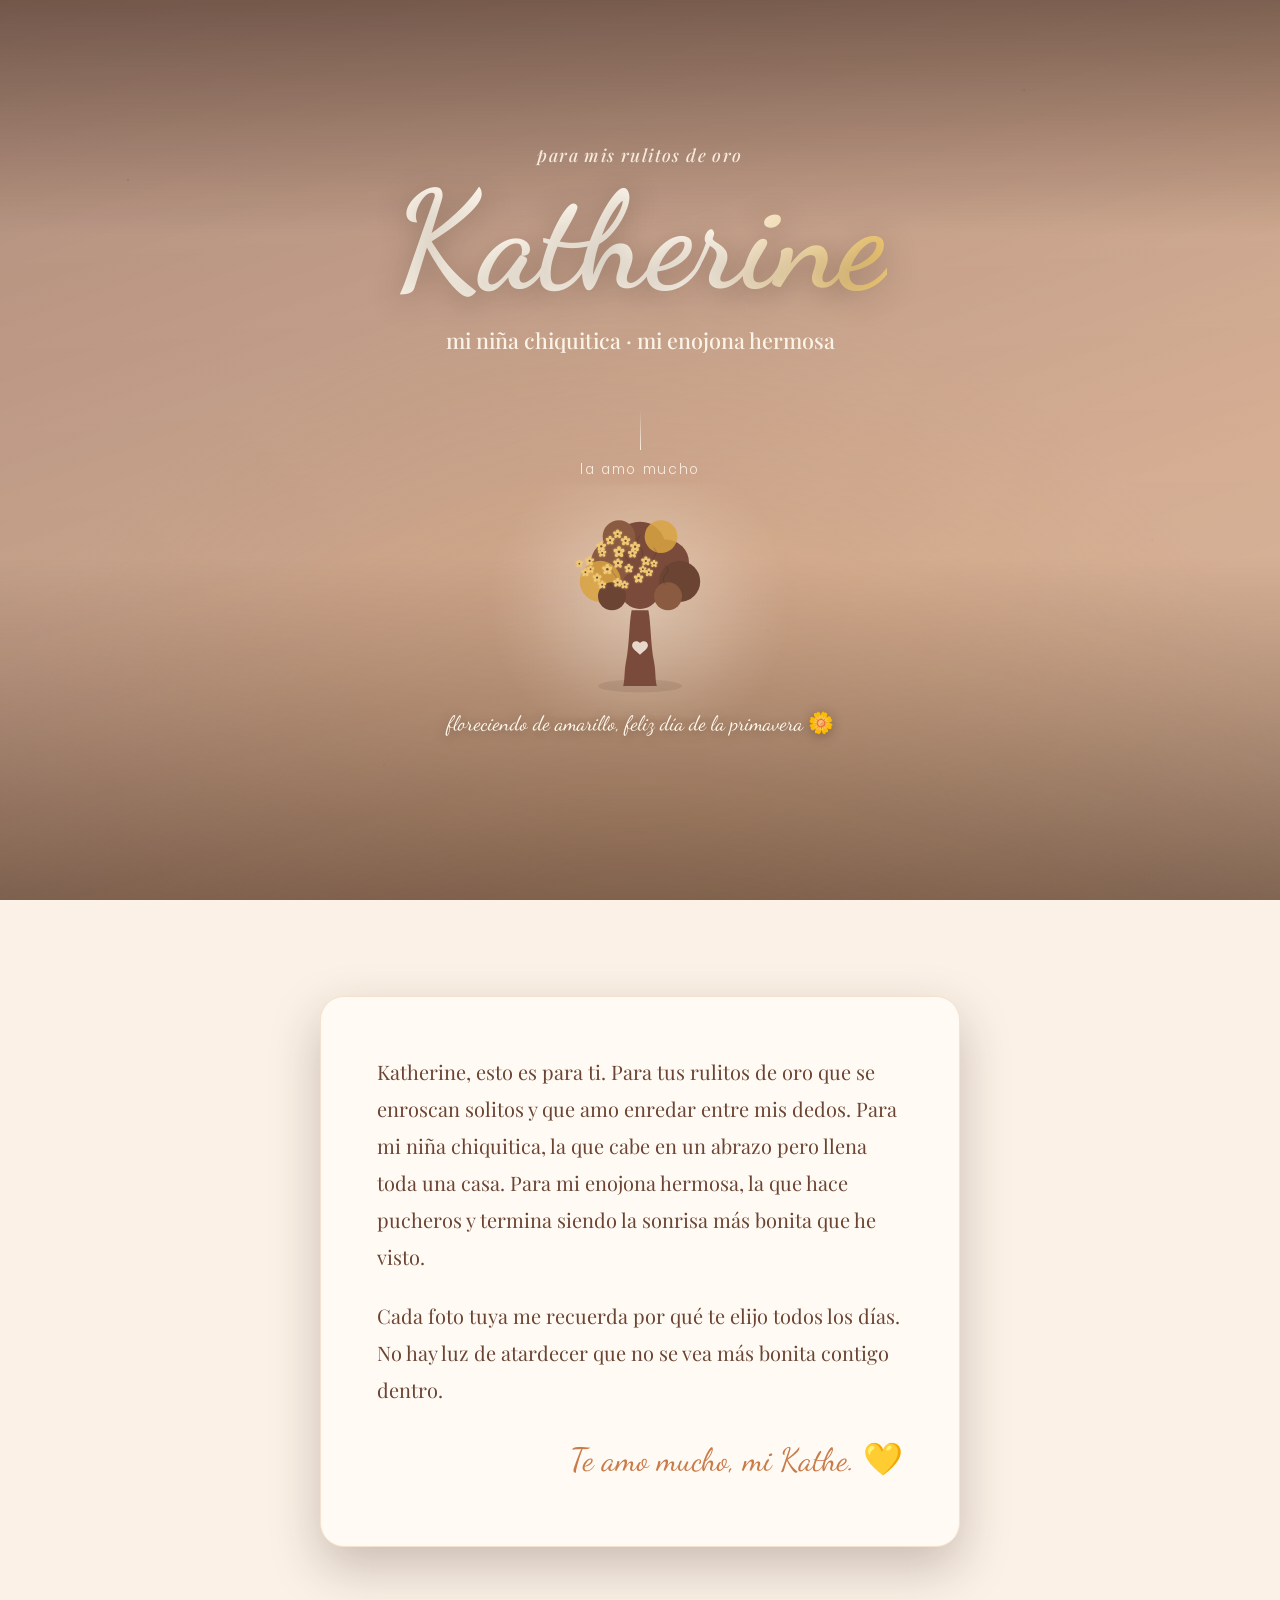
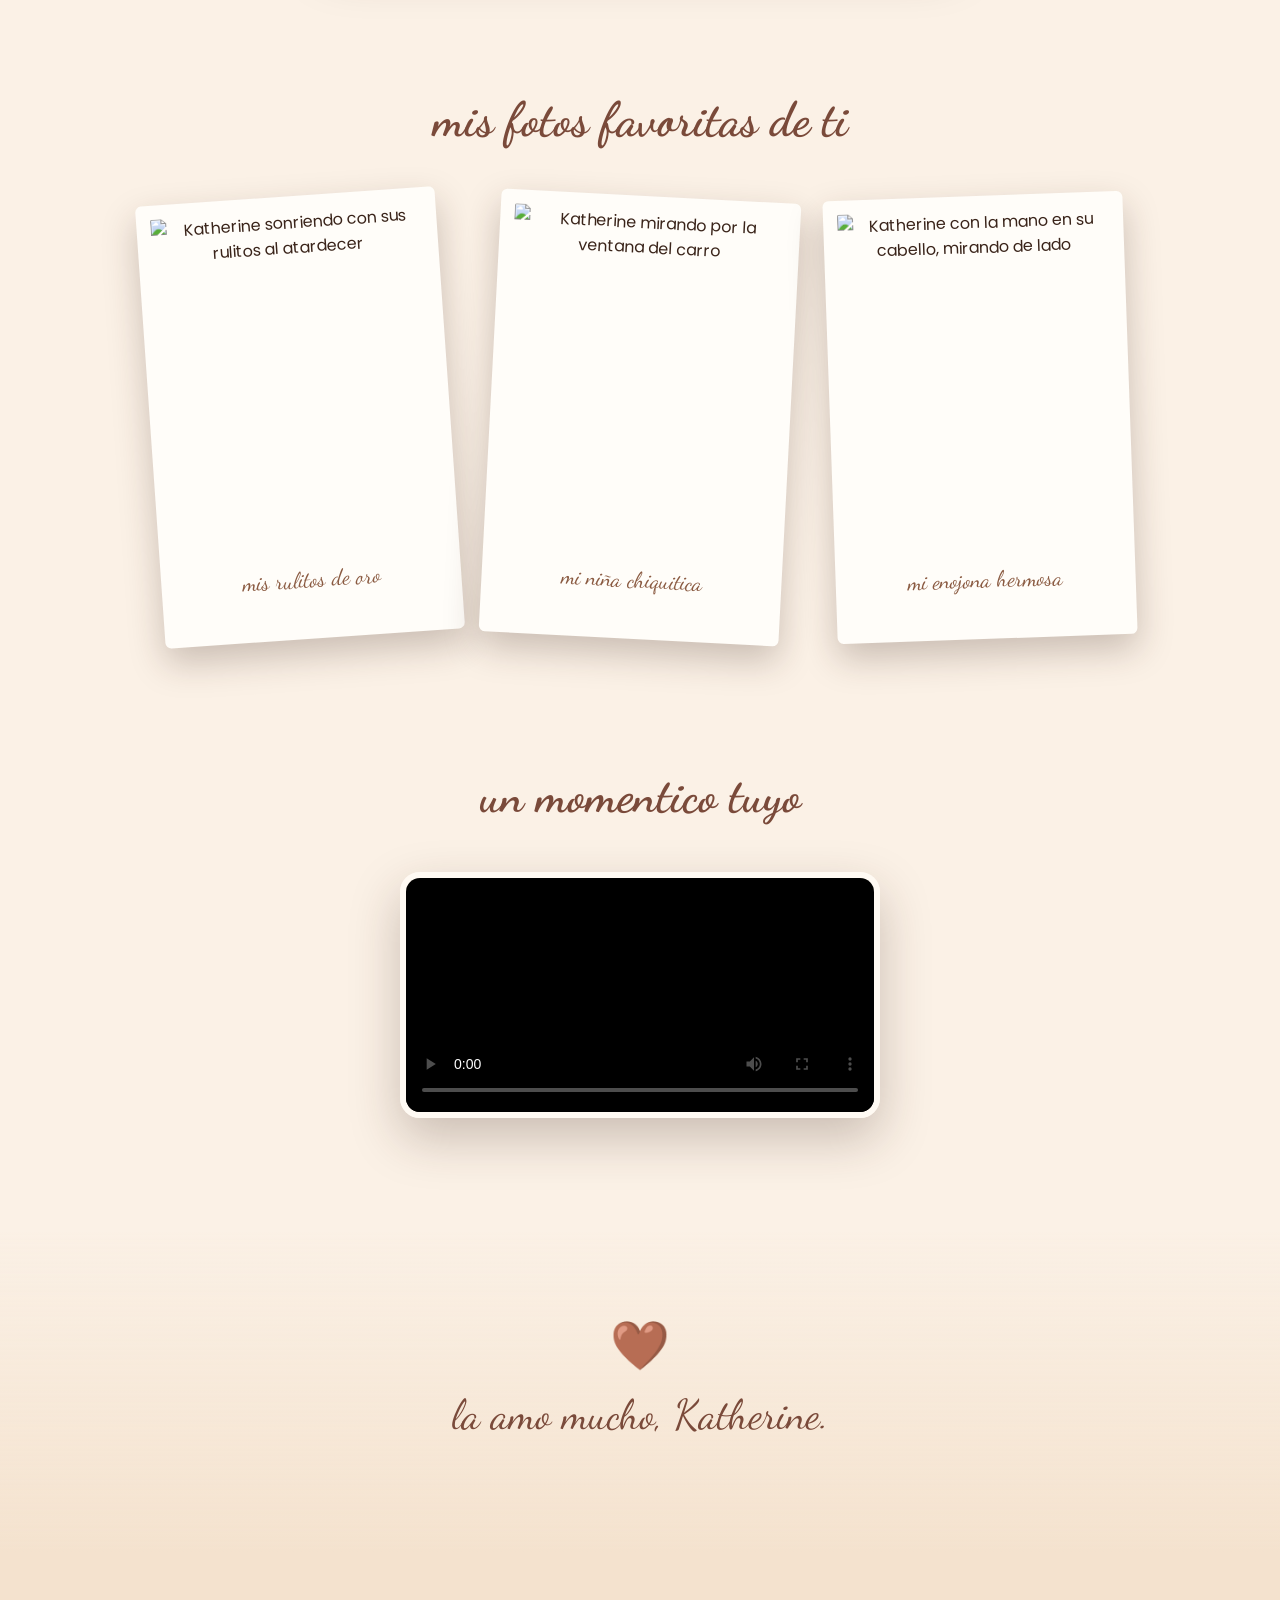
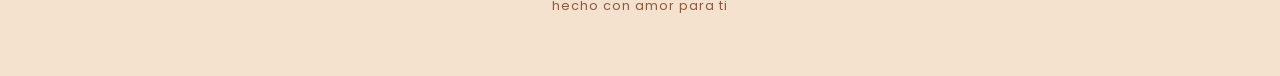
==== commit ea5a6782: "Use Katherine's own video as the hero background The hero now plays her car video on loop (muted, au" ====
--- a/index.html
+++ b/index.html
@@ -14,6 +14,9 @@
 <div class="sparkles" aria-hidden="true"></div>
 
 <header class="hero">
+  <video class="hero-video" autoplay muted loop playsinline preload="auto" poster="https://raw.githubusercontent.com/danieljoseguerramontalvo-bot/Kathe/claude/katherine-page-iqk3ll/assets/images/katherine-1.jpg" aria-hidden="true">
+    <source src="https://raw.githubusercontent.com/danieljoseguerramontalvo-bot/Kathe/claude/katherine-page-iqk3ll/assets/video/katherine.mp4" type="video/mp4">
+  </video>
   <div class="hero-bg" aria-hidden="true"></div>
 
   <div class="hero-particles" aria-hidden="true">
@@ -45,7 +48,12 @@
     <h1 class="name reveal" style="--rd:.4s"><span class="shimmer">Katherine</span></h1>
     <p class="subtitle reveal" style="--rd:.9s">mi niña chiquitica&nbsp;· mi enojona hermosa</p>
 
-    <div class="tree-divider hero-tree reveal" style="--rd:1.4s" aria-hidden="true">
+    <div class="scroll-hint reveal" style="--rd:1.4s" aria-hidden="true">
+      <span></span>
+      <p>la amo mucho</p>
+    </div>
+
+    <div class="tree-divider hero-tree reveal" style="--rd:1.9s" aria-hidden="true">
       <div class="tree-stage">
         <svg viewBox="0 0 600 420" class="tree-svg" role="img" aria-label="Árbol animado floreciendo de amarillo, 21 de septiembre">
           <defs>
@@ -126,11 +134,6 @@
       </div>
       <p class="tree-caption">floreciendo de amarillo, feliz día de la primavera 🌼</p>
     </div>
-
-    <div class="scroll-hint reveal" style="--rd:2s" aria-hidden="true">
-      <span></span>
-      <p>la amo mucho</p>
-    </div>
   </div>
 </header>
 
--- a/styles.css
+++ b/styles.css
@@ -75,11 +75,30 @@
   pointer-events: none;
 }
 
+.hero::after {
+  content: "";
+  position: absolute;
+  inset: 0;
+  z-index: 1;
+  background: linear-gradient(to bottom, rgba(58, 36, 26, 0.55) 0%, rgba(58, 36, 26, 0.08) 26%, rgba(58, 36, 26, 0.1) 62%, rgba(58, 36, 26, 0.6) 100%);
+  pointer-events: none;
+}
+
+.hero-video {
+  position: absolute;
+  inset: 0;
+  z-index: 0;
+  width: 100%;
+  height: 100%;
+  object-fit: cover;
+  object-position: center 30%;
+}
+
 .hero-bg {
   position: absolute;
   inset: -12%;
   z-index: 0;
-  background: linear-gradient(160deg, var(--sunset-1) 0%, var(--sunset-2) 35%, var(--sunset-3) 65%, var(--gold-light) 100%);
+  background: linear-gradient(160deg, rgba(122, 74, 58, 0.6) 0%, rgba(201, 123, 74, 0.45) 35%, rgba(232, 167, 101, 0.4) 65%, rgba(240, 201, 117, 0.35) 100%);
   background-size: 180% 180%;
   animation: bg-drift 16s ease-in-out infinite;
 }
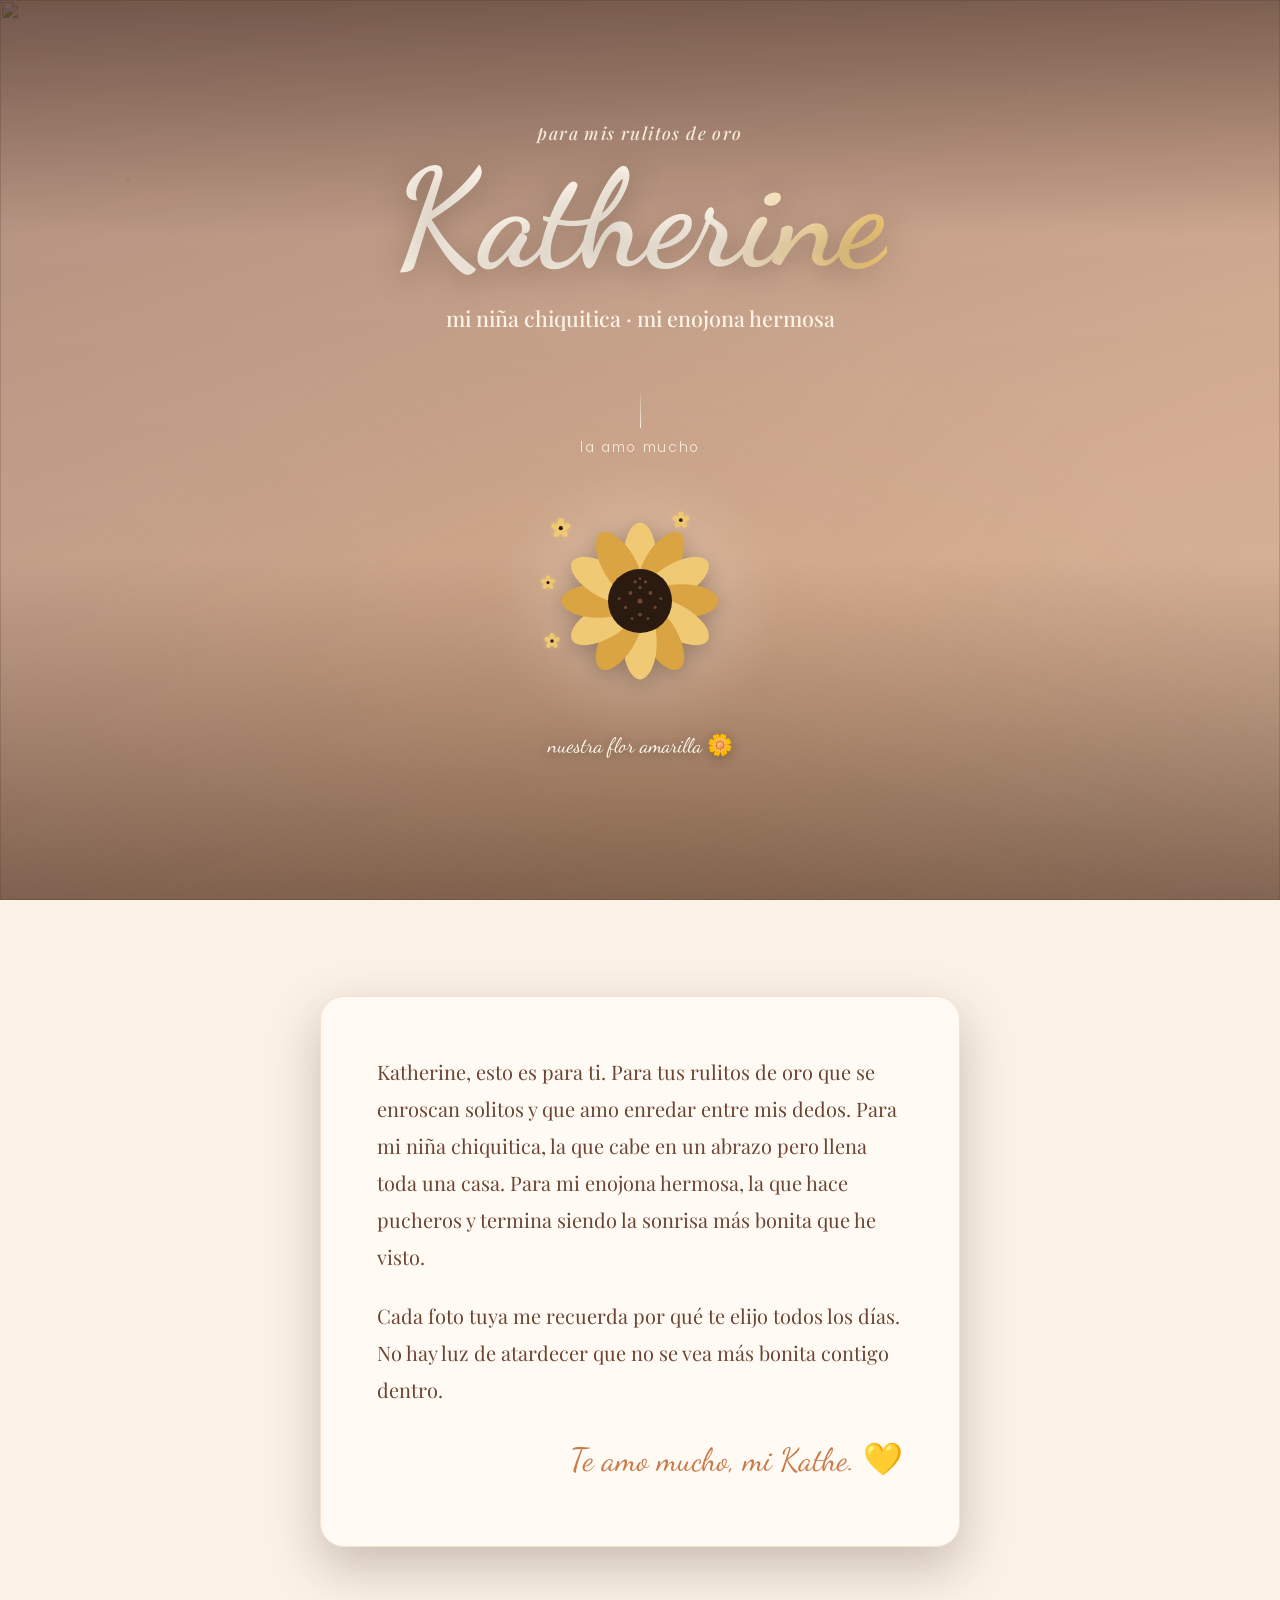
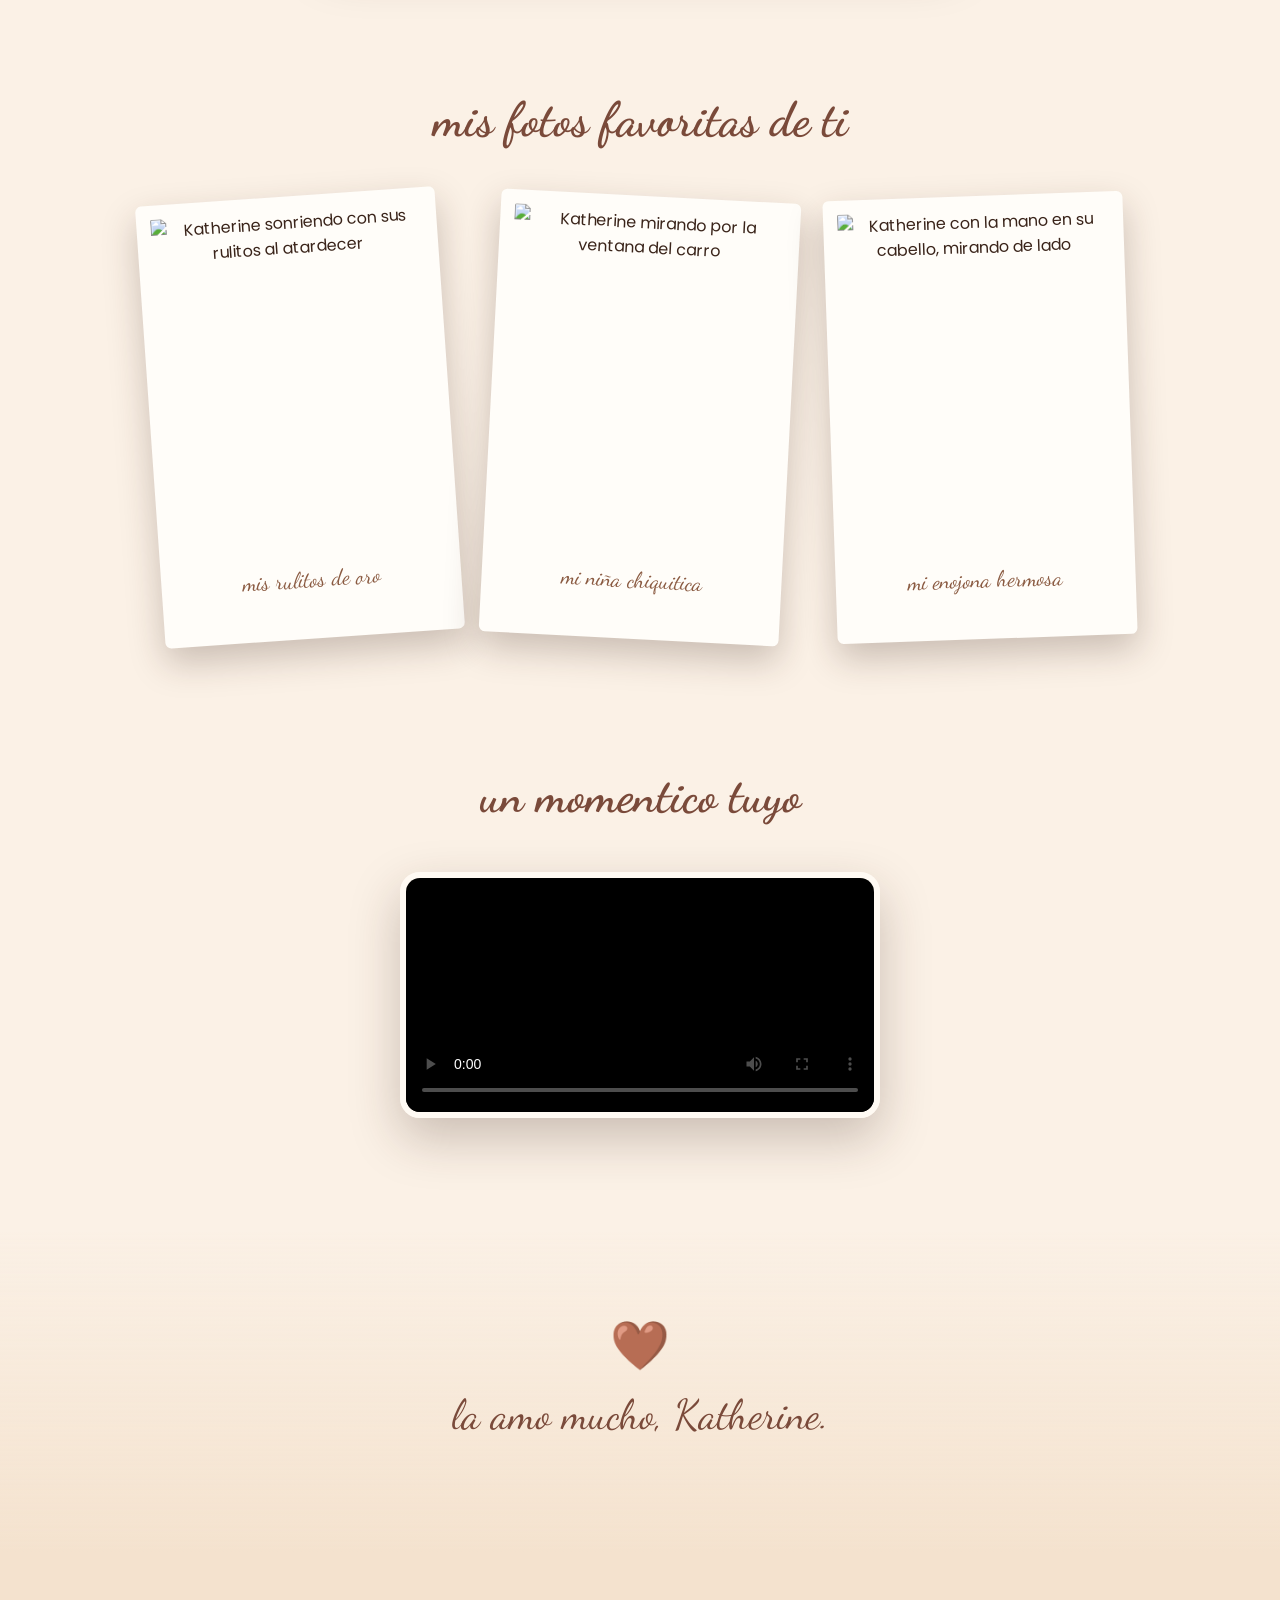
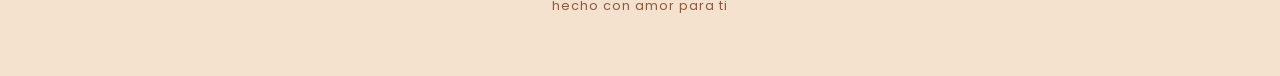
==== commit 58a29e16: "Swap hero video for a static photo, replace tree with a real flower The hero background is now a sti" ====
--- a/index.html
+++ b/index.html
@@ -14,9 +14,7 @@
 <div class="sparkles" aria-hidden="true"></div>
 
 <header class="hero">
-  <video class="hero-video" autoplay muted loop playsinline preload="auto" poster="https://raw.githubusercontent.com/danieljoseguerramontalvo-bot/Kathe/claude/katherine-page-iqk3ll/assets/images/katherine-1.jpg" aria-hidden="true">
-    <source src="https://raw.githubusercontent.com/danieljoseguerramontalvo-bot/Kathe/claude/katherine-page-iqk3ll/assets/video/katherine.mp4" type="video/mp4">
-  </video>
+  <img class="hero-video" src="https://raw.githubusercontent.com/danieljoseguerramontalvo-bot/Kathe/claude/katherine-page-iqk3ll/assets/images/katherine-1.jpg" alt="" aria-hidden="true">
   <div class="hero-bg" aria-hidden="true"></div>
 
   <div class="hero-particles" aria-hidden="true">
@@ -53,86 +51,65 @@
       <p>la amo mucho</p>
     </div>
 
-    <div class="tree-divider hero-tree reveal" style="--rd:1.9s" aria-hidden="true">
-      <div class="tree-stage">
-        <svg viewBox="0 0 600 420" class="tree-svg" role="img" aria-label="Árbol animado floreciendo de amarillo, 21 de septiembre">
+    <div class="hero-flower reveal" style="--rd:1.9s" aria-hidden="true">
+      <div class="flower-stage">
+        <svg viewBox="0 0 300 300" class="flower-svg" role="img" aria-label="Flor amarilla">
           <defs>
-            <symbol id="blossom" viewBox="-10 -10 20 20">
-              <ellipse cx="0" cy="-5.5" rx="3.4" ry="5.2" fill="var(--gold-light)"/>
-              <ellipse cx="0" cy="-5.5" rx="3.4" ry="5.2" fill="var(--gold-light)" transform="rotate(72)"/>
-              <ellipse cx="0" cy="-5.5" rx="3.4" ry="5.2" fill="var(--gold-light)" transform="rotate(144)"/>
-              <ellipse cx="0" cy="-5.5" rx="3.4" ry="5.2" fill="var(--gold-light)" transform="rotate(216)"/>
-              <ellipse cx="0" cy="-5.5" rx="3.4" ry="5.2" fill="var(--gold-light)" transform="rotate(288)"/>
-              <circle cx="0" cy="0" r="2.4" fill="var(--sunset-1)"/>
+            <symbol id="mini-flower" viewBox="-10 -10 20 20">
+              <ellipse cx="0" cy="-5.5" rx="3.2" ry="5" fill="var(--gold-light)"/>
+              <ellipse cx="0" cy="-5.5" rx="3.2" ry="5" fill="var(--gold-light)" transform="rotate(72)"/>
+              <ellipse cx="0" cy="-5.5" rx="3.2" ry="5" fill="var(--gold-light)" transform="rotate(144)"/>
+              <ellipse cx="0" cy="-5.5" rx="3.2" ry="5" fill="var(--gold-light)" transform="rotate(216)"/>
+              <ellipse cx="0" cy="-5.5" rx="3.2" ry="5" fill="var(--gold-light)" transform="rotate(288)"/>
+              <circle cx="0" cy="0" r="2.2" fill="var(--flower-center)"/>
             </symbol>
           </defs>
 
-          <ellipse cx="300" cy="392" rx="90" ry="14" fill="var(--shadow)" opacity="0.4"/>
-          <path class="trunk" d="M282,230 C276,262 278,300 270,340 C266,360 268,376 264,392 L336,392 C332,376 334,360 330,340 C322,300 324,262 318,230 Z"/>
-          <path class="trunk-heart" d="M300,300 c-6,-7 -17,-4 -17,5 c0,8 12,15 17,20 c5,-5 17,-12 17,-20 c0,-9 -11,-12 -17,-5 Z"/>
-
-          <g class="canopy-sway">
-            <g class="canopy">
-              <circle cx="300" cy="150" r="70"/>
-              <circle cx="245" cy="128" r="50"/>
-              <circle cx="355" cy="128" r="50"/>
-              <circle cx="215" cy="168" r="44"/>
-              <circle cx="385" cy="168" r="44"/>
-              <circle cx="300" cy="95" r="55"/>
-              <circle cx="255" cy="72" r="35"/>
-              <circle cx="345" cy="72" r="35"/>
-              <circle cx="300" cy="185" r="42"/>
-              <circle cx="240" cy="200" r="30"/>
-              <circle cx="360" cy="200" r="30"/>
-            </g>
-            <g class="curl-lines">
-              <path d="M270,140 q10,-14 0,-24 q-10,-10 0,-20"/>
-              <path d="M330,140 q-10,-14 0,-24 q10,-10 0,-20"/>
-              <path d="M300,120 q12,-12 0,-26 q-12,-12 0,-24"/>
-              <path d="M245,175 q10,-12 0,-22 q-10,-10 0,-18"/>
-              <path d="M355,175 q-10,-12 0,-22 q10,-10 0,-18"/>
-            </g>
-            <g class="blossoms">
-              <use href="#blossom" x="255" y="100" width="26" height="26" style="--d:0s"/>
-              <use href="#blossom" x="300" y="68" width="24" height="24" style="--d:.25s"/>
-              <use href="#blossom" x="345" y="100" width="27" height="27" style="--d:.5s"/>
-              <use href="#blossom" x="225" y="140" width="24" height="24" style="--d:.75s"/>
-              <use href="#blossom" x="375" y="140" width="25" height="25" style="--d:1s"/>
-              <use href="#blossom" x="270" y="160" width="28" height="28" style="--d:1.25s"/>
-              <use href="#blossom" x="330" y="160" width="24" height="24" style="--d:1.5s"/>
-              <use href="#blossom" x="300" y="112" width="30" height="30" style="--d:1.75s"/>
-              <use href="#blossom" x="245" y="185" width="24" height="24" style="--d:2s"/>
-              <use href="#blossom" x="355" y="185" width="26" height="26" style="--d:2.25s"/>
-              <use href="#blossom" x="300" y="198" width="24" height="24" style="--d:2.5s"/>
-              <use href="#blossom" x="215" y="172" width="22" height="22" style="--d:2.75s"/>
-              <use href="#blossom" x="385" y="172" width="22" height="22" style="--d:3s"/>
-              <use href="#blossom" x="280" y="85" width="24" height="24" style="--d:3.25s"/>
-              <use href="#blossom" x="320" y="85" width="26" height="26" style="--d:3.5s"/>
-              <use href="#blossom" x="260" y="120" width="22" height="22" style="--d:3.75s"/>
-              <use href="#blossom" x="340" y="120" width="24" height="24" style="--d:4s"/>
-              <use href="#blossom" x="200" y="150" width="20" height="20" style="--d:4.25s"/>
-              <use href="#blossom" x="400" y="150" width="20" height="20" style="--d:4.5s"/>
-              <use href="#blossom" x="320" y="205" width="22" height="22" style="--d:4.75s"/>
-              <use href="#blossom" x="260" y="205" width="22" height="22" style="--d:5s"/>
-              <use href="#blossom" x="300" y="145" width="26" height="26" style="--d:5.25s"/>
-              <use href="#blossom" x="230" y="165" width="20" height="20" style="--d:5.5s"/>
-              <use href="#blossom" x="370" y="165" width="20" height="20" style="--d:5.75s"/>
-            </g>
+          <g class="mini-flowers">
+            <use href="#mini-flower" x="45" y="55" width="30" height="30" style="--d:.2s"/>
+            <use href="#mini-flower" x="235" y="45" width="26" height="26" style="--d:.8s"/>
+            <use href="#mini-flower" x="250" y="220" width="28" height="28" style="--d:1.4s"/>
+            <use href="#mini-flower" x="35" y="235" width="24" height="24" style="--d:2s"/>
+            <use href="#mini-flower" x="255" y="140" width="20" height="20" style="--d:2.6s"/>
+            <use href="#mini-flower" x="30" y="145" width="22" height="22" style="--d:3.2s"/>
           </g>
 
-          <g class="petals-falling">
-            <ellipse class="petal" cx="240" cy="185" rx="6" ry="3" style="--delay:0s;--dur:5.5s;--drift:22px" transform="rotate(20 240 185)"/>
-            <ellipse class="petal" cx="300" cy="170" rx="6" ry="3" style="--delay:1.2s;--dur:6.2s;--drift:-18px" transform="rotate(-15 300 170)"/>
-            <ellipse class="petal" cx="350" cy="192" rx="5" ry="2.6" style="--delay:2.4s;--dur:5s;--drift:26px" transform="rotate(35 350 192)"/>
-            <ellipse class="petal" cx="270" cy="205" rx="6" ry="3" style="--delay:3.1s;--dur:6.8s;--drift:-22px" transform="rotate(-25 270 205)"/>
-            <ellipse class="petal" cx="330" cy="198" rx="5.5" ry="2.8" style="--delay:.8s;--dur:5.8s;--drift:16px" transform="rotate(10 330 198)"/>
-            <ellipse class="petal" cx="212" cy="165" rx="5" ry="2.6" style="--delay:2s;--dur:6.5s;--drift:-24px" transform="rotate(-30 212 165)"/>
-            <ellipse class="petal" cx="388" cy="165" rx="5" ry="2.6" style="--delay:1.6s;--dur:5.3s;--drift:18px" transform="rotate(25 388 165)"/>
-            <ellipse class="petal" cx="300" cy="225" rx="5" ry="2.6" style="--delay:3.6s;--dur:6s;--drift:-12px" transform="rotate(15 300 225)"/>
+          <g class="main-flower">
+            <g class="petals-ring">
+              <ellipse cx="150" cy="98" rx="21" ry="46" transform="rotate(0 150 150)"/>
+              <ellipse cx="150" cy="98" rx="21" ry="46" transform="rotate(30 150 150)"/>
+              <ellipse cx="150" cy="98" rx="21" ry="46" transform="rotate(60 150 150)"/>
+              <ellipse cx="150" cy="98" rx="21" ry="46" transform="rotate(90 150 150)"/>
+              <ellipse cx="150" cy="98" rx="21" ry="46" transform="rotate(120 150 150)"/>
+              <ellipse cx="150" cy="98" rx="21" ry="46" transform="rotate(150 150 150)"/>
+              <ellipse cx="150" cy="98" rx="21" ry="46" transform="rotate(180 150 150)"/>
+              <ellipse cx="150" cy="98" rx="21" ry="46" transform="rotate(210 150 150)"/>
+              <ellipse cx="150" cy="98" rx="21" ry="46" transform="rotate(240 150 150)"/>
+              <ellipse cx="150" cy="98" rx="21" ry="46" transform="rotate(270 150 150)"/>
+              <ellipse cx="150" cy="98" rx="21" ry="46" transform="rotate(300 150 150)"/>
+              <ellipse cx="150" cy="98" rx="21" ry="46" transform="rotate(330 150 150)"/>
+            </g>
+            <circle class="flower-center" cx="150" cy="150" r="40"/>
+            <g class="center-texture">
+              <circle cx="150" cy="150" r="3.2"/>
+              <circle cx="138" cy="140" r="2.4"/>
+              <circle cx="163" cy="140" r="2.4"/>
+              <circle cx="150" cy="167" r="2.4"/>
+              <circle cx="132" cy="158" r="2"/>
+              <circle cx="169" cy="158" r="2"/>
+              <circle cx="144" cy="126" r="2"/>
+              <circle cx="157" cy="126" r="2"/>
+              <circle cx="124" cy="147" r="1.8"/>
+              <circle cx="176" cy="147" r="1.8"/>
+              <circle cx="140" cy="172" r="1.8"/>
+              <circle cx="160" cy="172" r="1.8"/>
+              <circle cx="150" cy="133" r="2"/>
+              <circle cx="150" cy="122" r="1.6"/>
+            </g>
           </g>
         </svg>
       </div>
-      <p class="tree-caption">floreciendo de amarillo, feliz día de la primavera 🌼</p>
+      <p class="tree-caption">nuestra flor amarilla 🌼</p>
     </div>
   </div>
 </header>
--- a/styles.css
+++ b/styles.css
@@ -10,6 +10,7 @@
   --sunset-2: #c97b4a;
   --sunset-3: #e8a765;
   --shadow: rgba(58, 36, 26, 0.25);
+  --flower-center: #2a1a10;
 }
 
 * {
@@ -308,100 +309,68 @@
   text-align: right;
 }
 
-/* ---------- Tree divider ---------- */
-
-.tree-divider {
+/* ---------- Flower ---------- */
+
+.hero-flower {
+  position: relative;
+  z-index: 2;
   display: flex;
   flex-direction: column;
   align-items: center;
-  padding: 0 1.5rem 4rem;
-}
-
-.hero-tree {
-  position: relative;
-  z-index: 2;
-  padding: 0;
   margin-top: 1.5rem;
 }
 
-.tree-stage {
+.flower-stage {
   position: relative;
   display: flex;
   justify-content: center;
 }
 
-.tree-stage::before {
+.flower-stage::before {
   content: "";
   position: absolute;
-  inset: -10%;
-  background: radial-gradient(circle, rgba(255, 250, 240, 0.4), rgba(255, 250, 240, 0.08) 55%, transparent 75%);
+  inset: -8%;
+  background: radial-gradient(circle, rgba(255, 250, 240, 0.35), rgba(255, 250, 240, 0.06) 55%, transparent 75%);
   filter: blur(2px);
   z-index: -1;
 }
 
-.hero-tree .tree-svg {
-  width: clamp(190px, 30vw, 280px);
-}
-
-.hero-tree .tree-caption {
-  color: #fff8ec;
-  text-shadow: 0 2px 12px rgba(58, 36, 26, 0.4);
-  margin-top: 0.75rem;
-  font-size: clamp(1.05rem, 2.4vw, 1.3rem);
-}
-
-.tree-svg {
-  width: clamp(260px, 46vw, 420px);
+.flower-svg {
+  width: clamp(170px, 26vw, 240px);
   height: auto;
   overflow: visible;
 }
 
-.tree-svg .trunk {
-  fill: var(--sunset-1);
-}
-
-.tree-svg .trunk-heart {
-  fill: var(--cream);
-  opacity: 0.85;
-}
-
-.tree-svg .canopy circle {
+.flower-svg .petals-ring ellipse {
+  fill: var(--gold-light);
+}
+
+.flower-svg .petals-ring ellipse:nth-child(even) {
+  fill: var(--gold);
+}
+
+.flower-svg .flower-center {
+  fill: var(--flower-center);
+}
+
+.flower-svg .center-texture circle {
   fill: var(--brown-soft);
-}
-
-.tree-svg .canopy circle:nth-child(3n) {
-  fill: var(--sunset-1);
-}
-
-.tree-svg .canopy circle:nth-child(5n) {
-  fill: var(--brown);
-}
-
-.tree-svg .canopy circle:nth-child(4n) {
-  fill: var(--gold);
-  opacity: 0.85;
-}
-
-.tree-svg .curl-lines path {
-  fill: none;
-  stroke: var(--brown-deep);
-  stroke-width: 2;
-  stroke-linecap: round;
-  opacity: 0.25;
-}
-
-.tree-svg .canopy-sway {
+  opacity: 0.7;
+}
+
+.flower-svg .main-flower {
   transform-box: view-box;
-  transform-origin: 300px 232px;
-  animation: sway 6s ease-in-out infinite;
-}
-
-@keyframes sway {
-  0%, 100% { transform: rotate(-1.4deg); }
-  50% { transform: rotate(1.4deg); }
-}
-
-.tree-svg .blossoms use {
+  transform-origin: 150px 150px;
+  animation: flower-breathe 4s ease-in-out infinite;
+  filter: drop-shadow(0 6px 14px rgba(58, 36, 26, 0.35));
+}
+
+@keyframes flower-breathe {
+  0%, 100% { transform: scale(0.97); }
+  50% { transform: scale(1.03); }
+}
+
+.flower-svg .mini-flowers use {
   transform-box: fill-box;
   transform-origin: center;
   transform: scale(0.8);
@@ -415,35 +384,21 @@
   50% { transform: scale(1.05); }
 }
 
-.tree-svg .petal {
-  fill: var(--gold);
-  opacity: 0;
-  transform-box: fill-box;
-  transform-origin: center;
-  animation-name: petal-fall;
-  animation-timing-function: linear;
-  animation-iteration-count: infinite;
-  animation-duration: var(--dur, 6s);
-  animation-delay: var(--delay, 0s);
-}
-
-@keyframes petal-fall {
-  0% { transform: translate(0, 0) rotate(0deg); opacity: 0; }
-  8% { opacity: 1; }
-  50% { transform: translate(var(--drift, 15px), 100px) rotate(180deg); }
-  92% { opacity: 1; }
-  100% { transform: translate(calc(var(--drift, 15px) * -1), 195px) rotate(360deg); opacity: 0; }
-}
-
 @media (prefers-reduced-motion: reduce) {
-  .tree-svg .canopy-sway,
-  .tree-svg .blossoms use,
-  .tree-svg .petal {
+  .flower-svg .main-flower,
+  .flower-svg .mini-flowers use {
     animation: none;
   }
-  .tree-svg .blossoms use {
+  .flower-svg .mini-flowers use {
     transform: scale(1);
   }
+}
+
+.hero-flower .tree-caption {
+  color: #fff8ec;
+  text-shadow: 0 2px 12px rgba(58, 36, 26, 0.4);
+  margin-top: 0.75rem;
+  font-size: clamp(1.05rem, 2.4vw, 1.3rem);
 }
 
 .tree-caption {
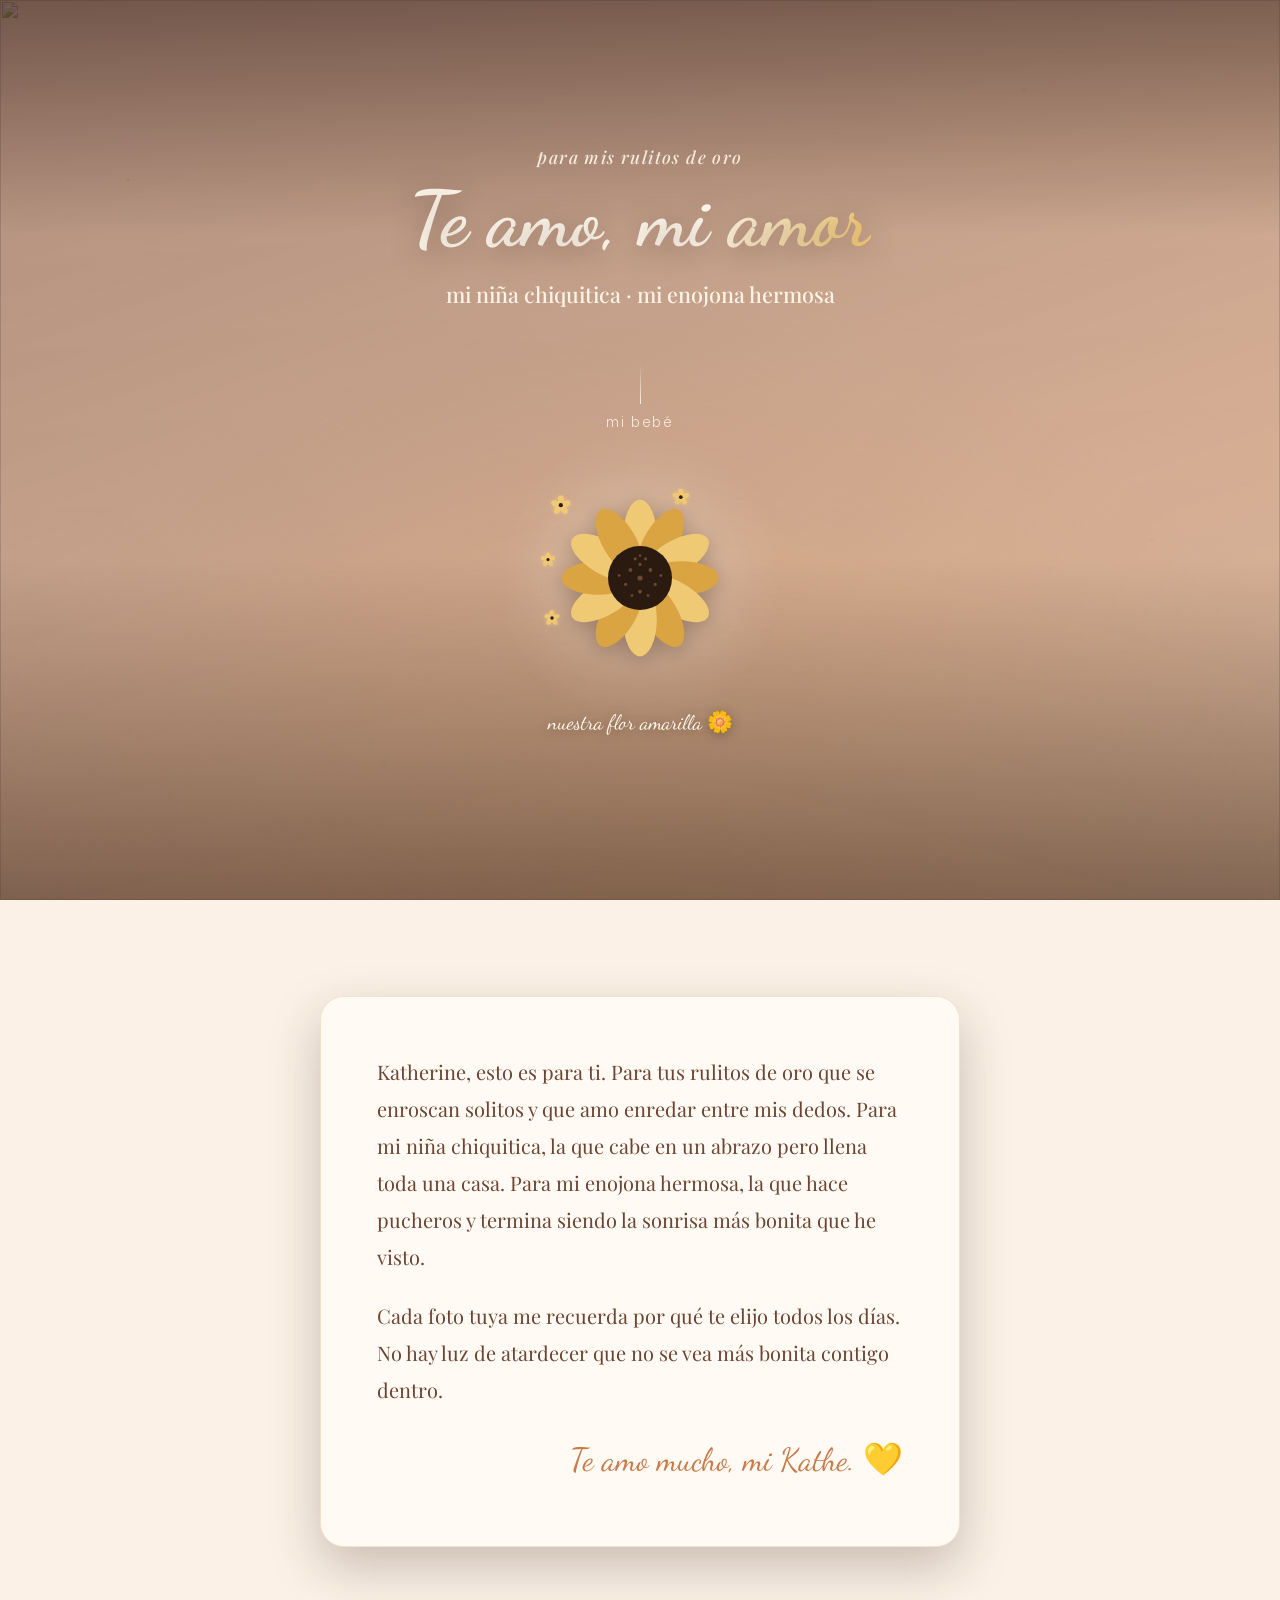
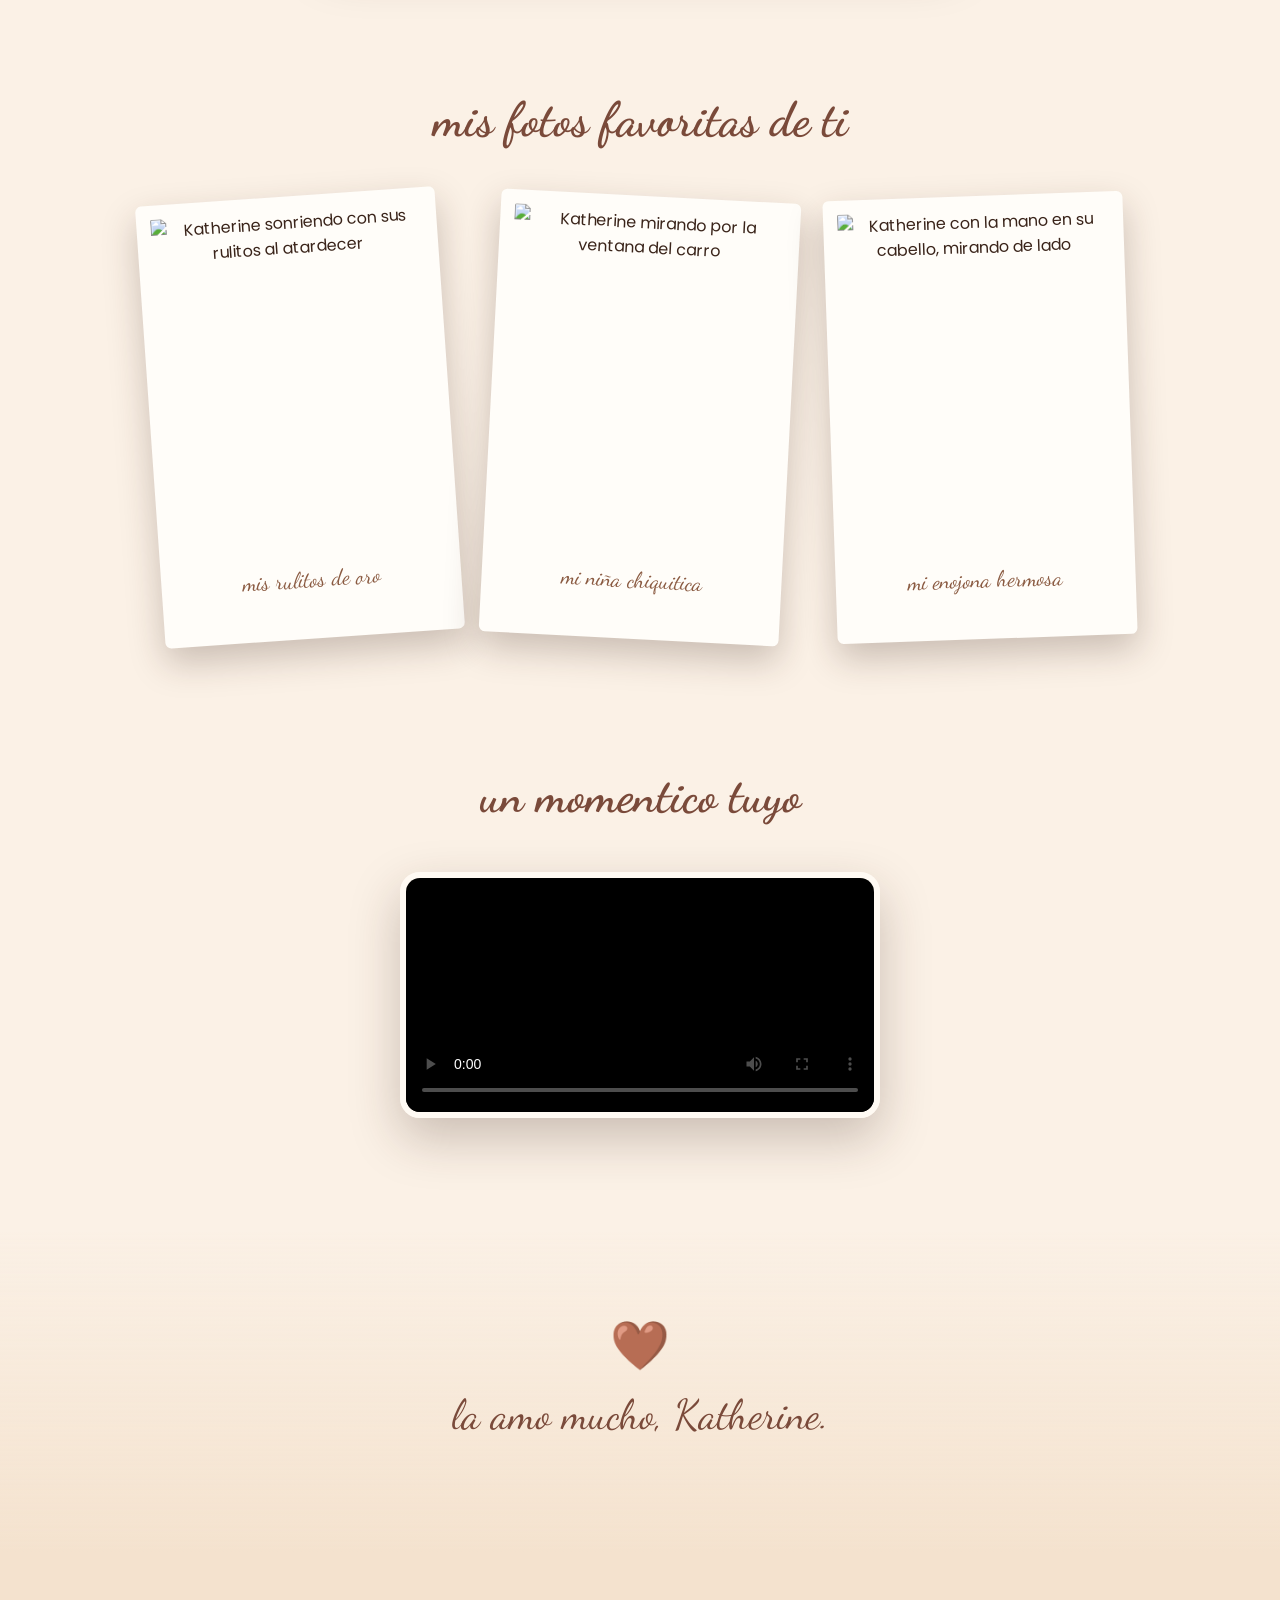
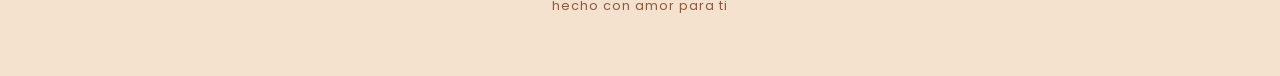
==== commit e93bf18e: "Change hero headline to "Te amo, mi amor" and scroll hint to "mi bebé" Also resize the headline font" ====
--- a/index.html
+++ b/index.html
@@ -43,12 +43,12 @@
 
   <div class="hero-content">
     <p class="eyebrow reveal" style="--rd:.1s">para mis rulitos de oro</p>
-    <h1 class="name reveal" style="--rd:.4s"><span class="shimmer">Katherine</span></h1>
+    <h1 class="name reveal" style="--rd:.4s"><span class="shimmer">Te amo, mi amor</span></h1>
     <p class="subtitle reveal" style="--rd:.9s">mi niña chiquitica&nbsp;· mi enojona hermosa</p>
 
     <div class="scroll-hint reveal" style="--rd:1.4s" aria-hidden="true">
       <span></span>
-      <p>la amo mucho</p>
+      <p>mi bebé</p>
     </div>
 
     <div class="hero-flower reveal" style="--rd:1.9s" aria-hidden="true">
--- a/styles.css
+++ b/styles.css
@@ -222,9 +222,10 @@
   position: relative;
   font-family: 'Dancing Script', cursive;
   font-weight: 700;
-  font-size: clamp(4rem, 15vw, 8.5rem);
+  font-size: clamp(2.4rem, 9vw, 4.8rem);
+  line-height: 1.15;
   margin: 0;
-  line-height: 1;
+  max-width: 90vw;
   color: #fff8ec;
   text-shadow: 0 6px 30px rgba(58, 36, 26, 0.35);
 }
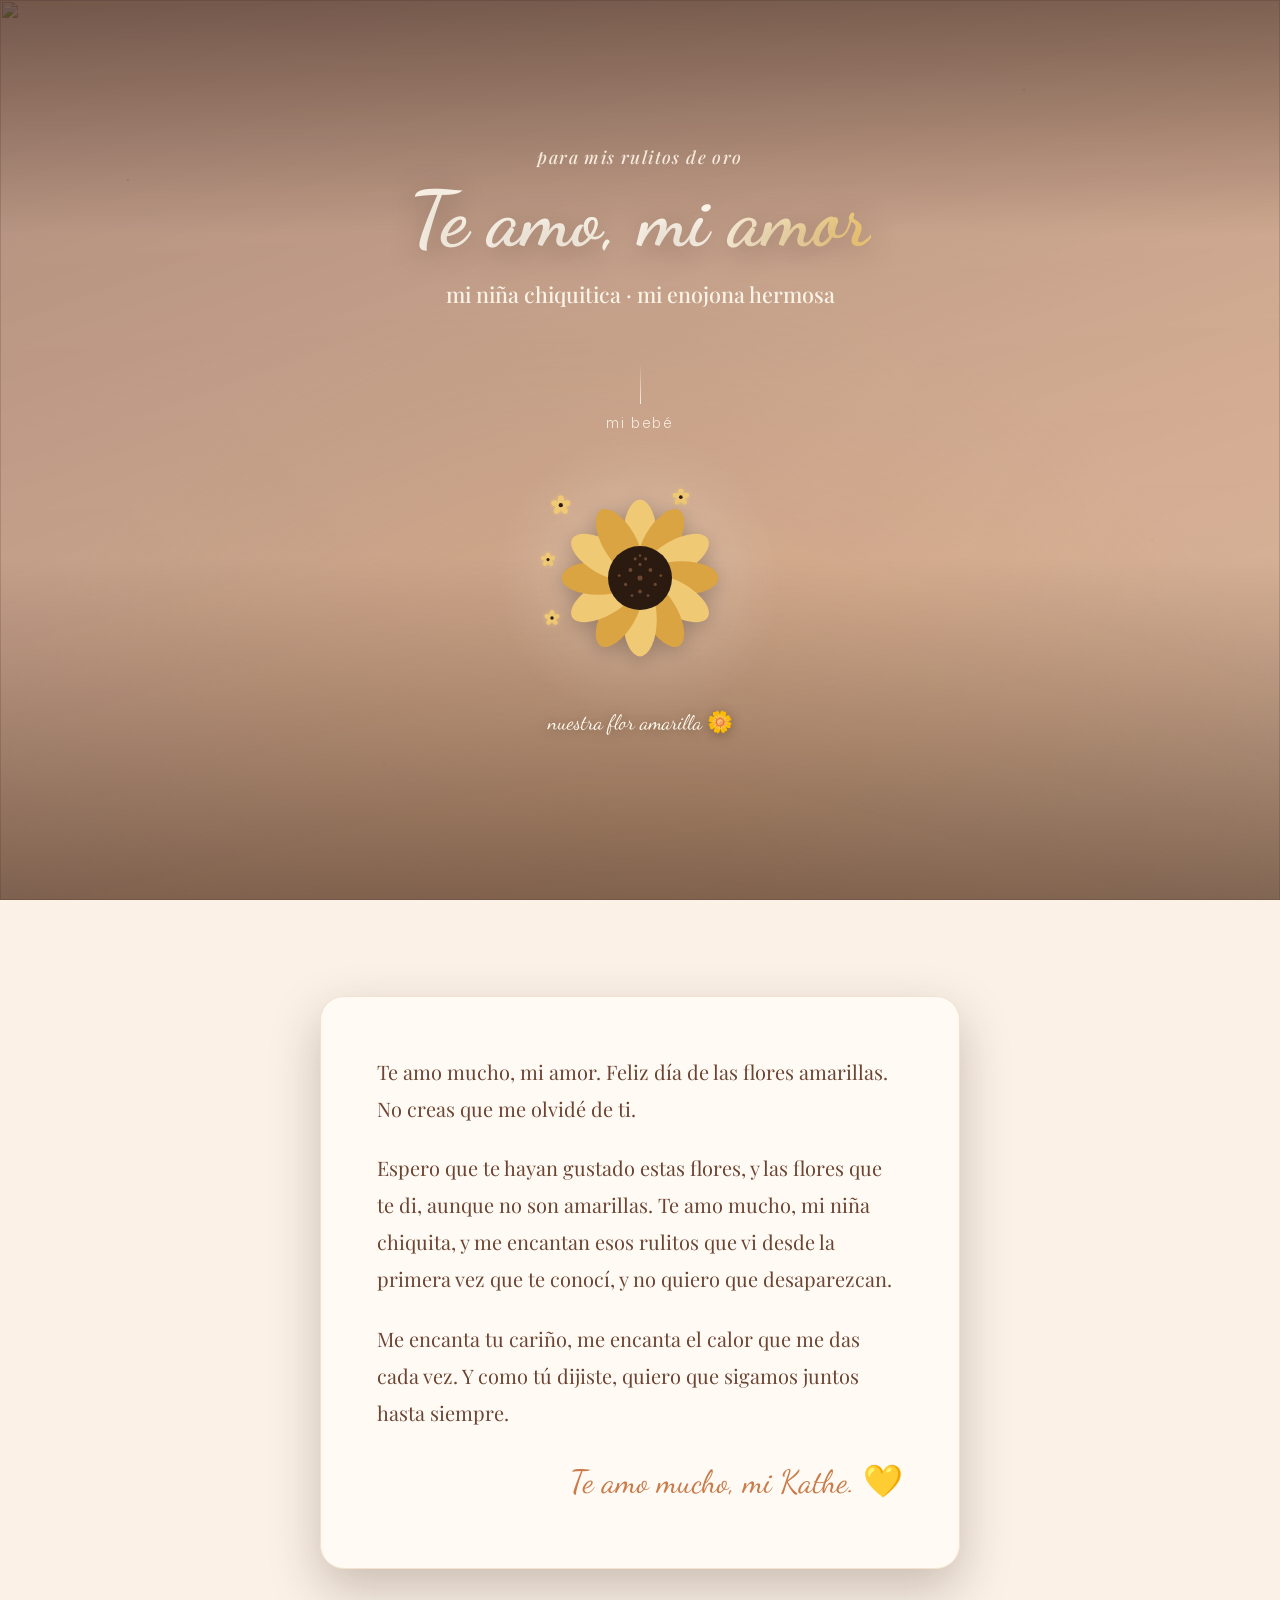
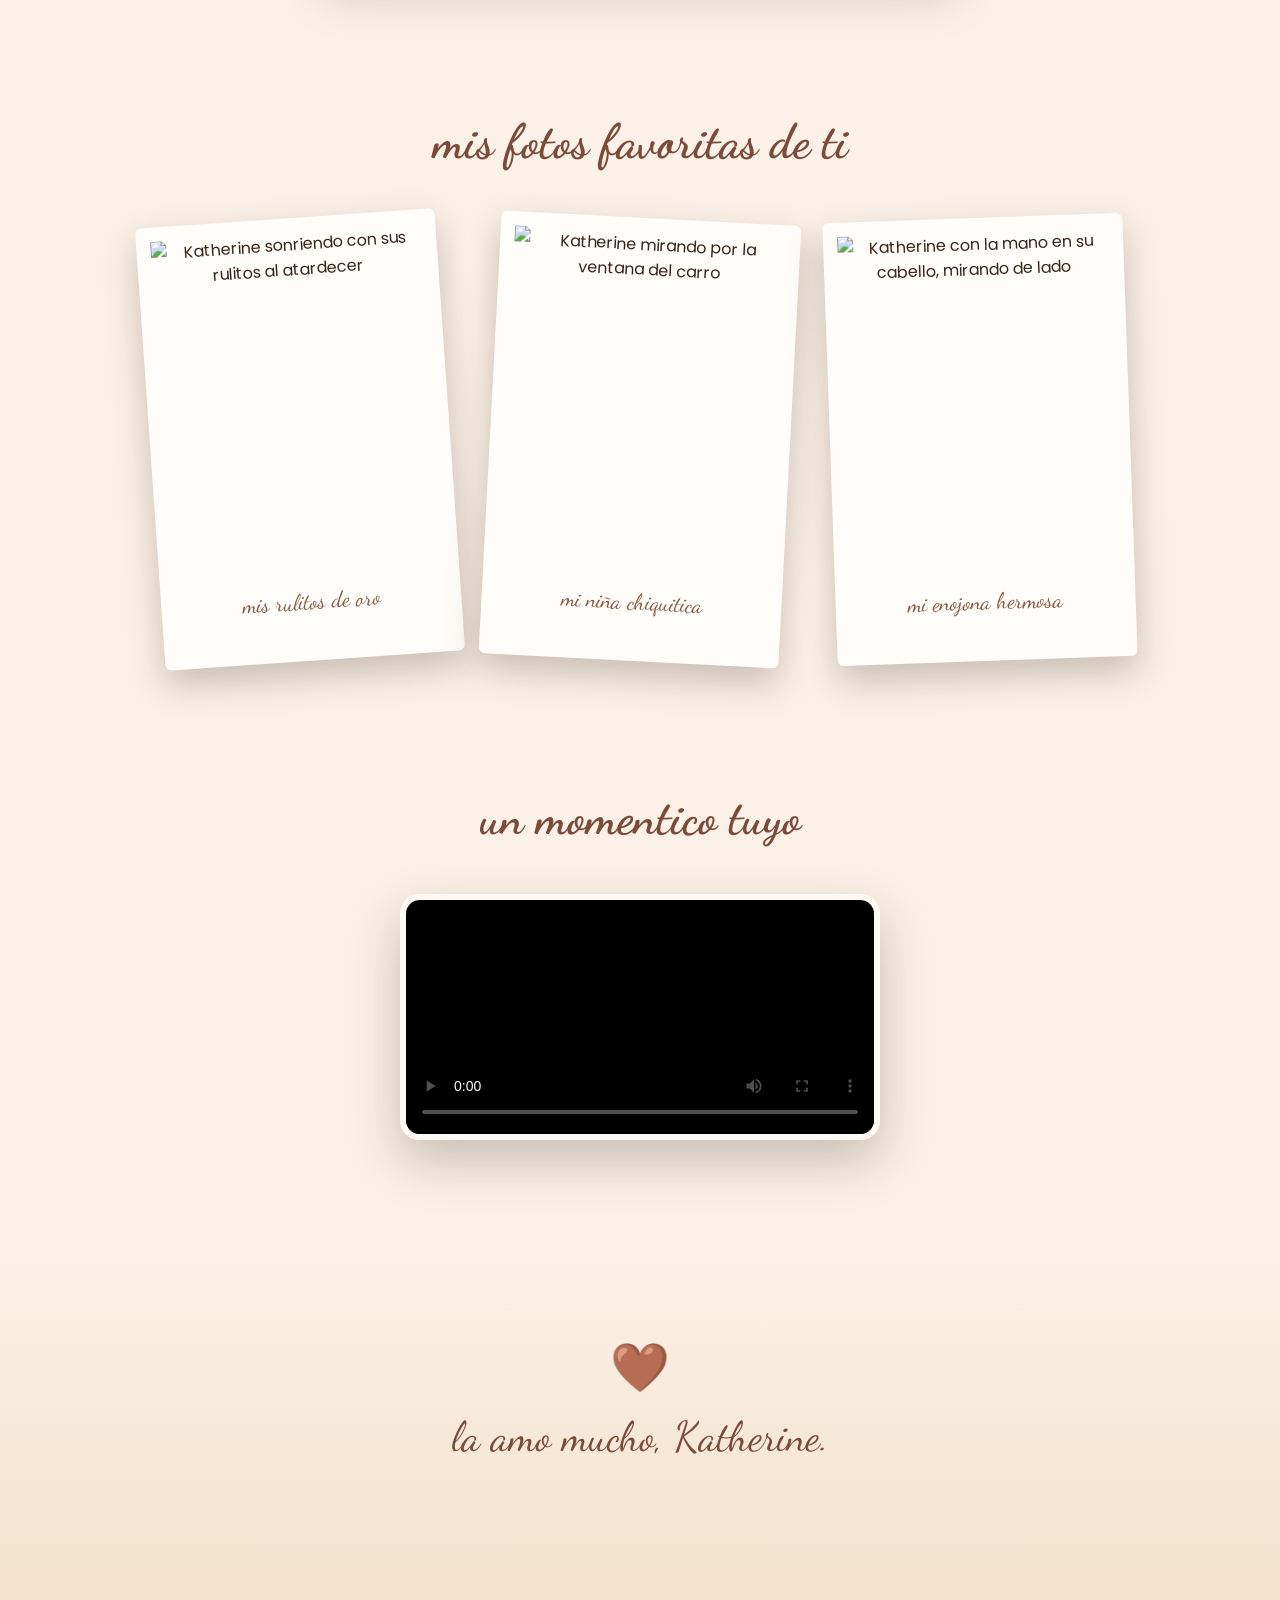
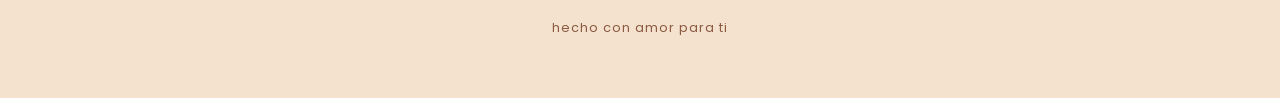
==== commit e3045805: "Update the letter text with a new personal message Co-Authored-By: Claude Sonnet 5 <noreply@anthropi" ====
--- a/index.html
+++ b/index.html
@@ -119,15 +119,18 @@
   <section class="letter">
     <div class="letter-card">
       <p>
-        Katherine, esto es para ti. Para tus rulitos de oro que se enroscan
-        solitos y que amo enredar entre mis dedos. Para mi niña chiquitica,
-        la que cabe en un abrazo pero llena toda una casa. Para mi enojona
-        hermosa, la que hace pucheros y termina siendo la sonrisa más
-        bonita que he visto.
+        Te amo mucho, mi amor. Feliz día de las flores amarillas.
+        No creas que me olvidé de ti.
       </p>
       <p>
-        Cada foto tuya me recuerda por qué te elijo todos los días.
-        No hay luz de atardecer que no se vea más bonita contigo dentro.
+        Espero que te hayan gustado estas flores, y las flores que te di,
+        aunque no son amarillas. Te amo mucho, mi niña chiquita, y me
+        encantan esos rulitos que vi desde la primera vez que te conocí,
+        y no quiero que desaparezcan.
+      </p>
+      <p>
+        Me encanta tu cariño, me encanta el calor que me das cada vez.
+        Y como tú dijiste, quiero que sigamos juntos hasta siempre.
       </p>
       <p class="signature">Te amo mucho, mi Kathe. 💛</p>
     </div>
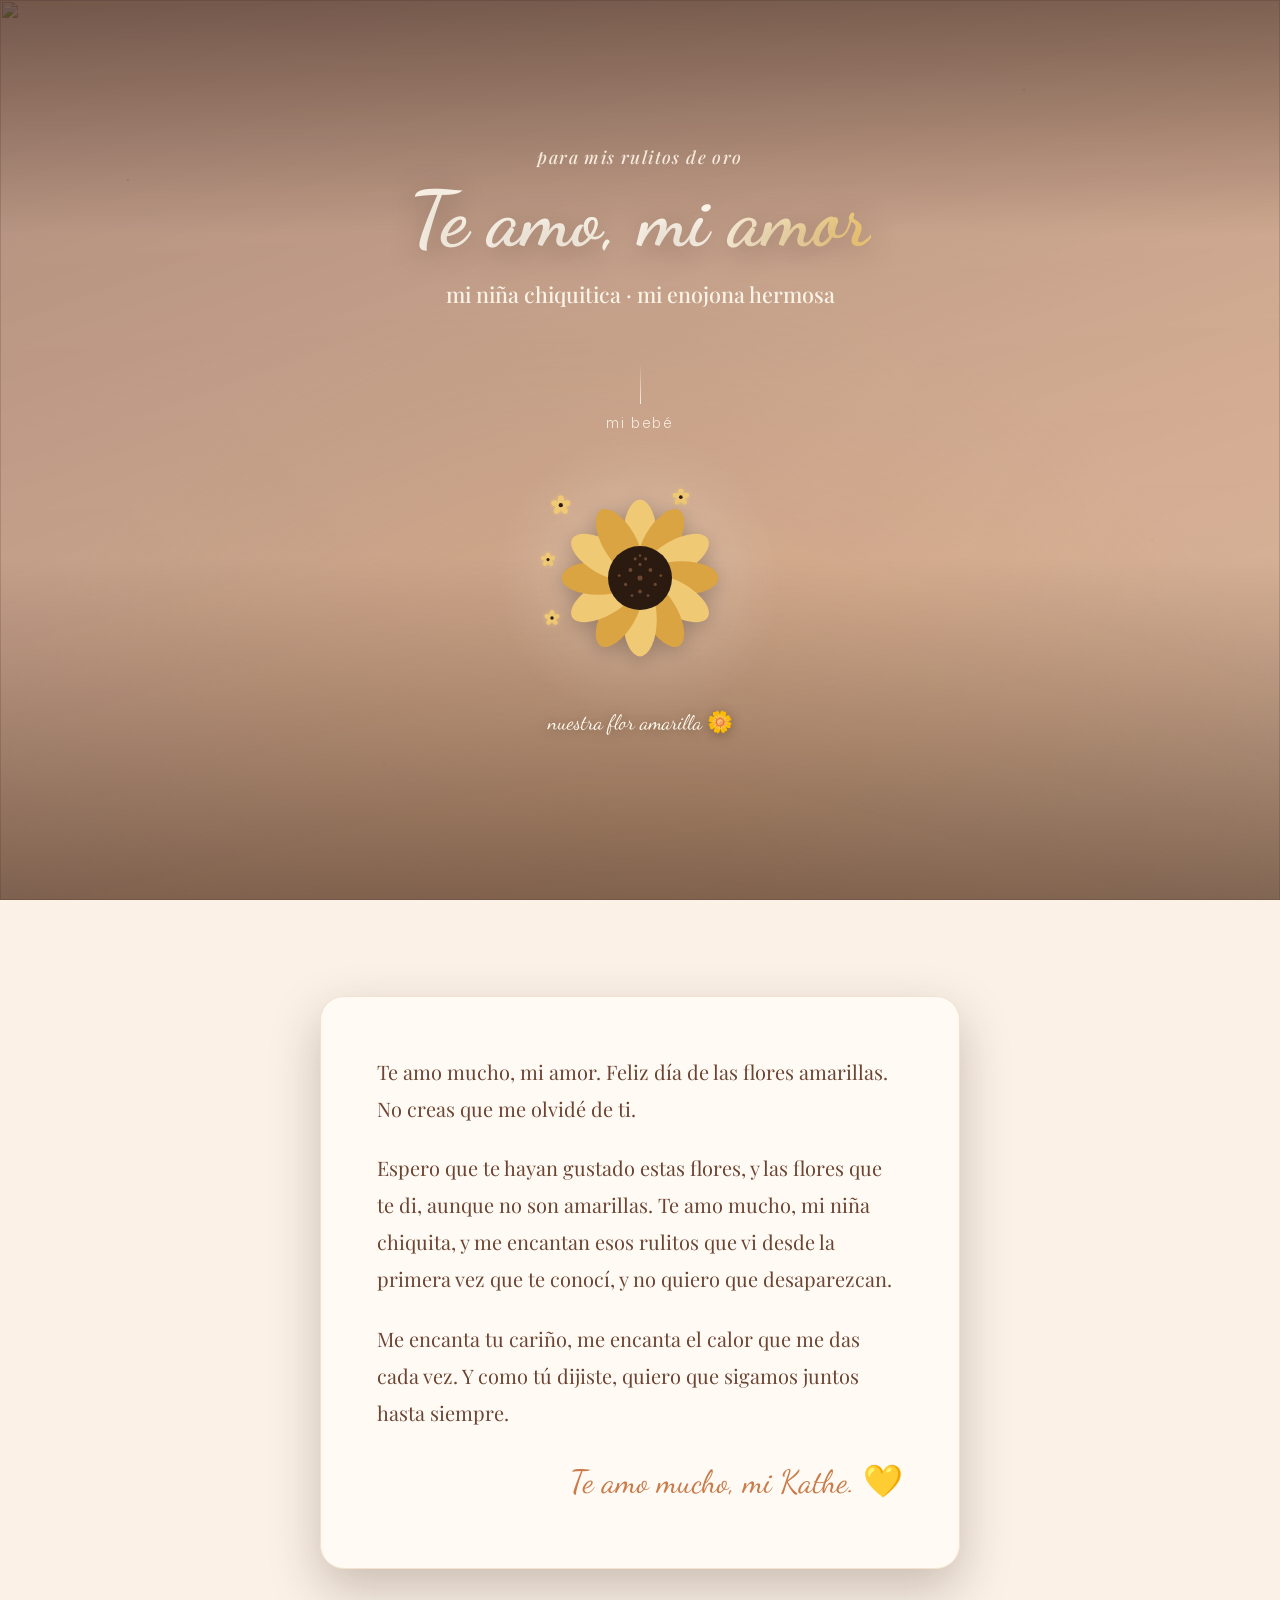
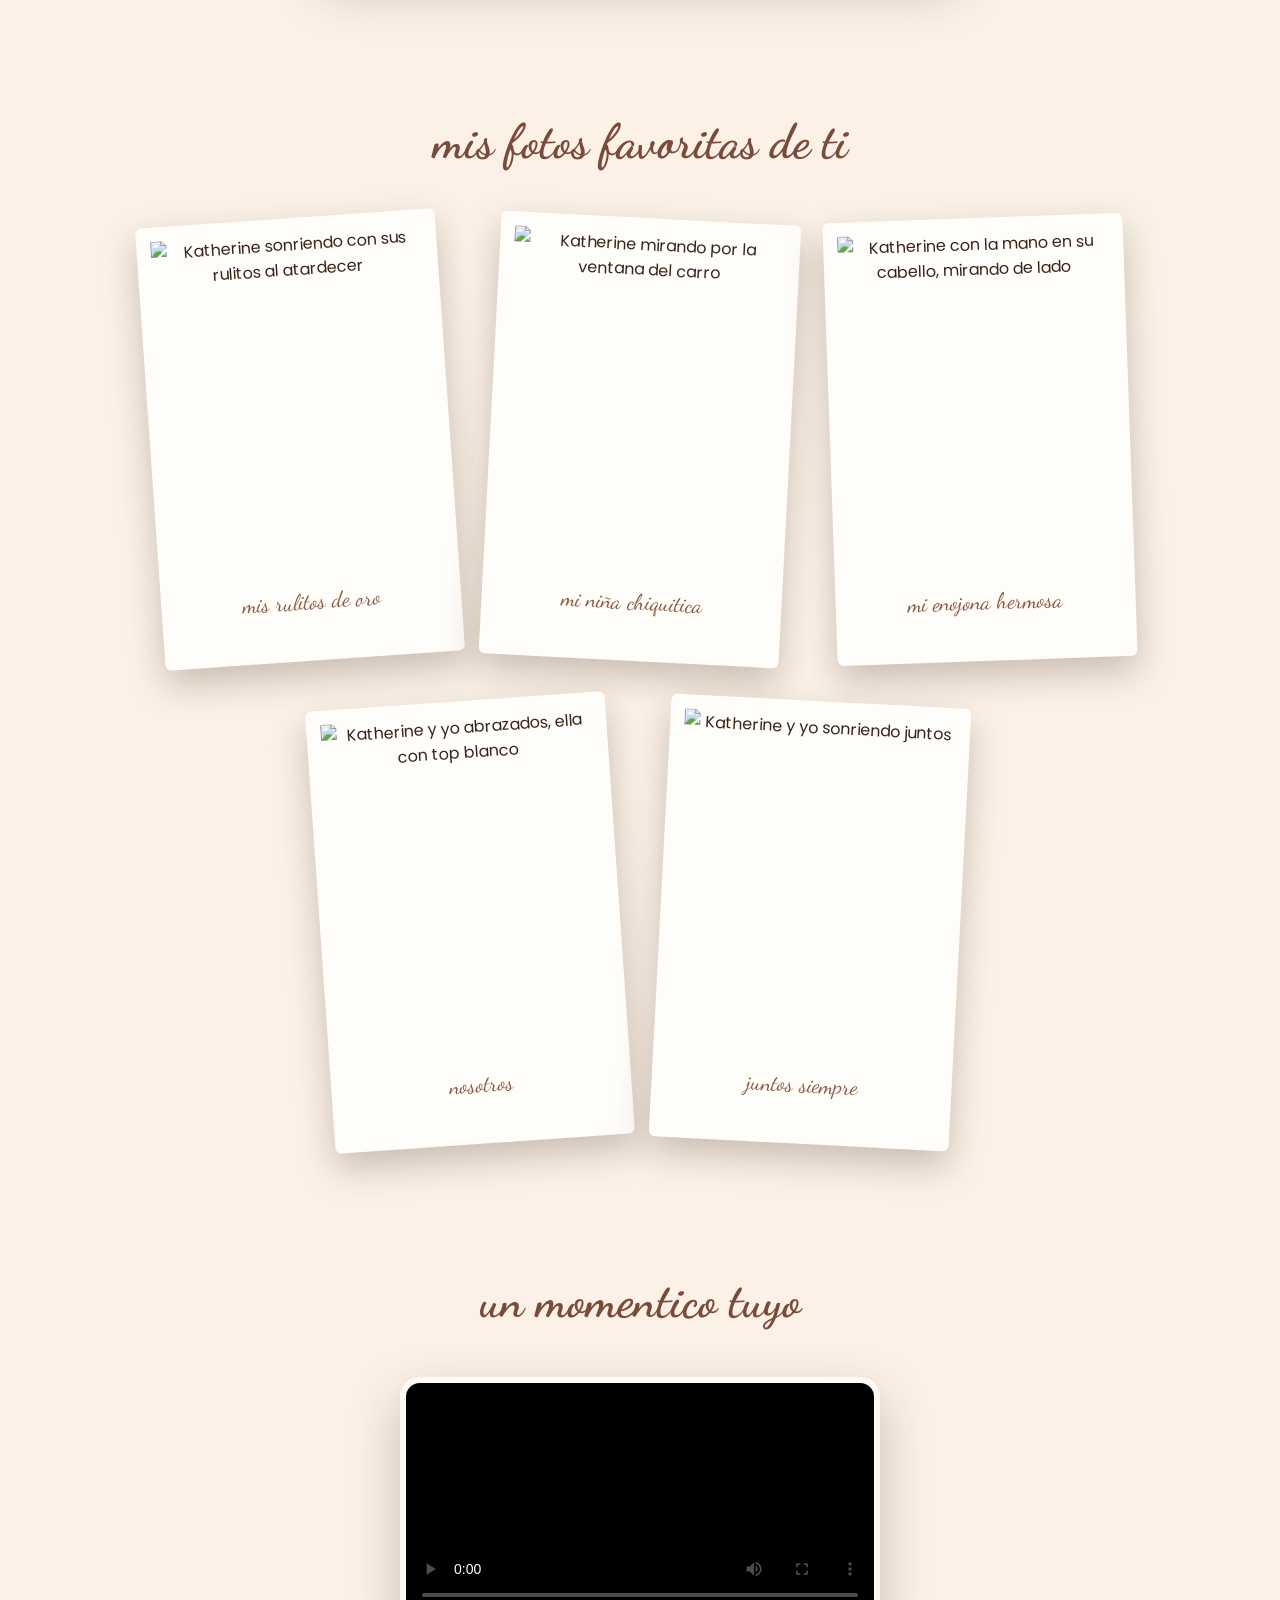
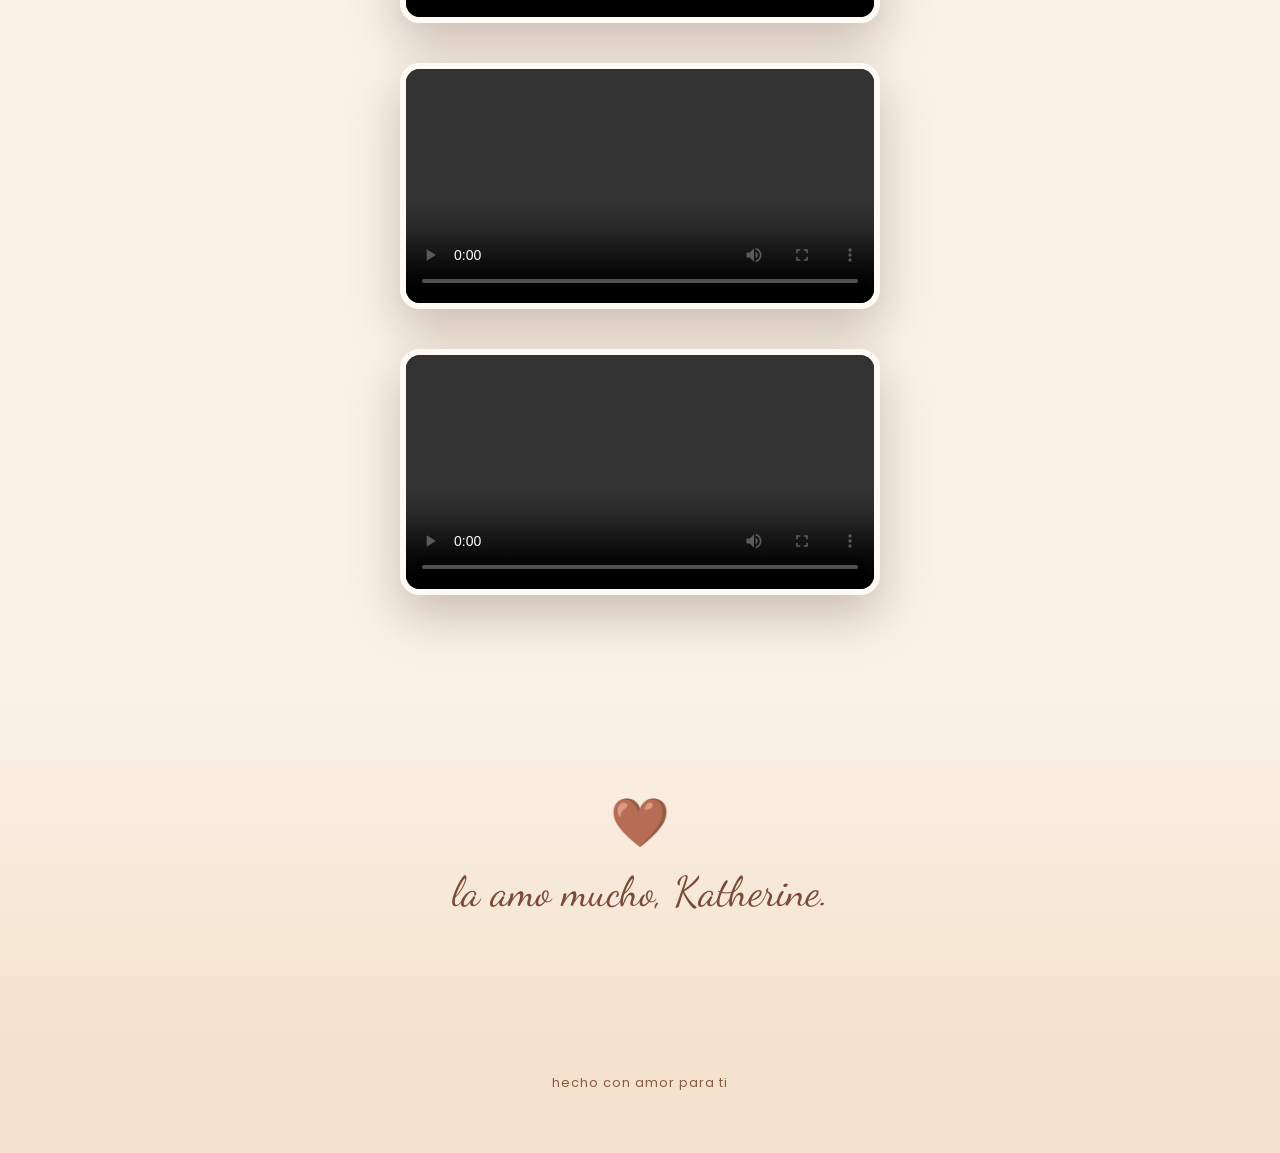
==== commit 3fd44352: "Add new couple photos to the gallery and two more videos Adds two photos of us together to the galle" ====
--- a/index.html
+++ b/index.html
@@ -151,6 +151,14 @@
         <img src="https://raw.githubusercontent.com/danieljoseguerramontalvo-bot/Kathe/claude/katherine-page-iqk3ll/assets/images/katherine-3.jpg" alt="Katherine con la mano en su cabello, mirando de lado" loading="lazy">
         <figcaption>mi enojona hermosa</figcaption>
       </figure>
+      <figure class="polaroid p1">
+        <img src="https://raw.githubusercontent.com/danieljoseguerramontalvo-bot/Kathe/claude/katherine-page-iqk3ll/assets/images/us-1.jpg" alt="Katherine y yo abrazados, ella con top blanco" loading="lazy">
+        <figcaption>nosotros</figcaption>
+      </figure>
+      <figure class="polaroid p2">
+        <img src="https://raw.githubusercontent.com/danieljoseguerramontalvo-bot/Kathe/claude/katherine-page-iqk3ll/assets/images/us-2.jpg" alt="Katherine y yo sonriendo juntos" loading="lazy">
+        <figcaption>juntos siempre</figcaption>
+      </figure>
     </div>
   </section>
 
@@ -162,6 +170,20 @@
         Tu navegador no soporta el video, pero igual te amo.
       </video>
     </div>
+    <div class="video-frame">
+      <video controls playsinline preload="metadata">
+        <source src="https://raw.githubusercontent.com/danieljoseguerramontalvo-bot/Kathe/claude/katherine-page-iqk3ll/assets/video/us-1.mov" type="video/quicktime">
+        <source src="https://raw.githubusercontent.com/danieljoseguerramontalvo-bot/Kathe/claude/katherine-page-iqk3ll/assets/video/us-1.mov" type="video/mp4">
+        Tu navegador no soporta el video, pero igual te amo.
+      </video>
+    </div>
+    <div class="video-frame">
+      <video controls playsinline preload="metadata">
+        <source src="https://raw.githubusercontent.com/danieljoseguerramontalvo-bot/Kathe/claude/katherine-page-iqk3ll/assets/video/us-2.mov" type="video/quicktime">
+        <source src="https://raw.githubusercontent.com/danieljoseguerramontalvo-bot/Kathe/claude/katherine-page-iqk3ll/assets/video/us-2.mov" type="video/mp4">
+        Tu navegador no soporta el video, pero igual te amo.
+      </video>
+    </div>
   </section>
 
   <section class="closing">
--- a/styles.css
+++ b/styles.css
@@ -485,6 +485,10 @@
   border: 6px solid #fffaf3;
 }
 
+.video-frame + .video-frame {
+  margin-top: 2.5rem;
+}
+
 .video-frame video {
   display: block;
   width: 100%;
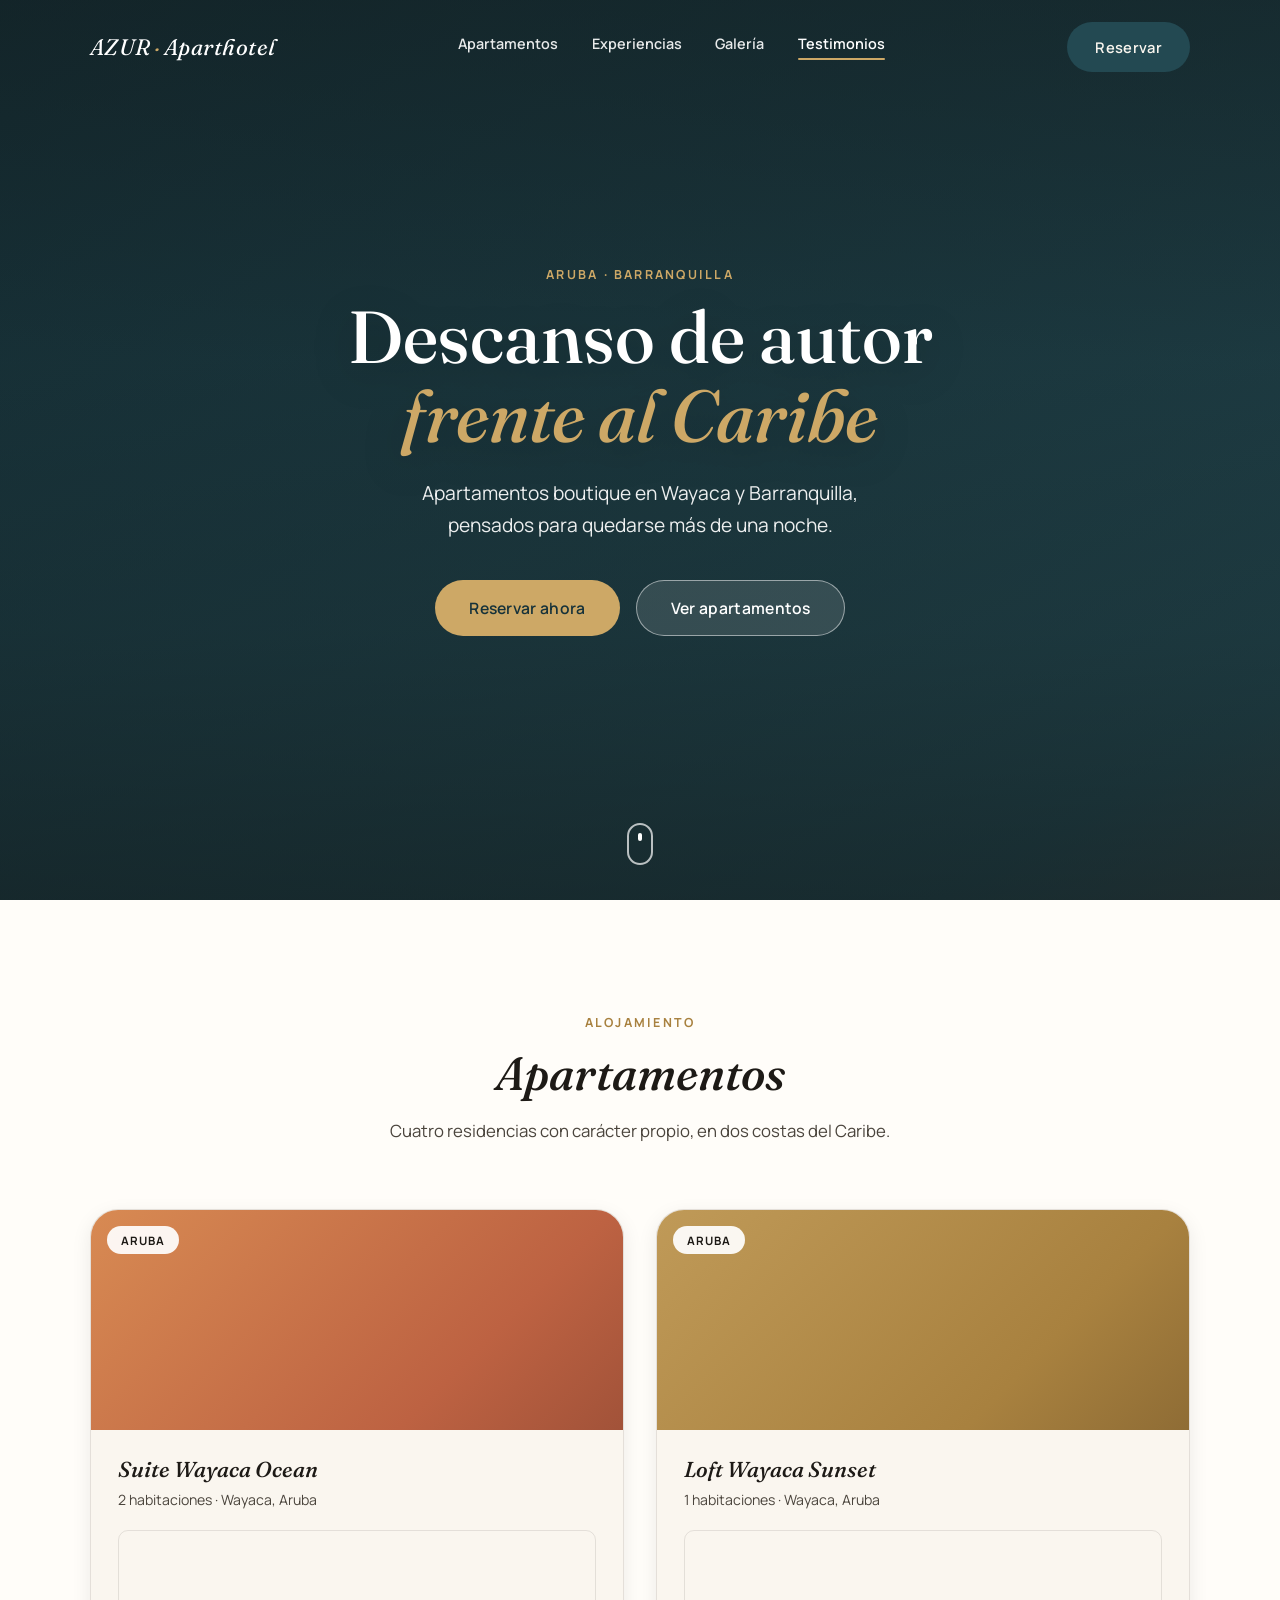
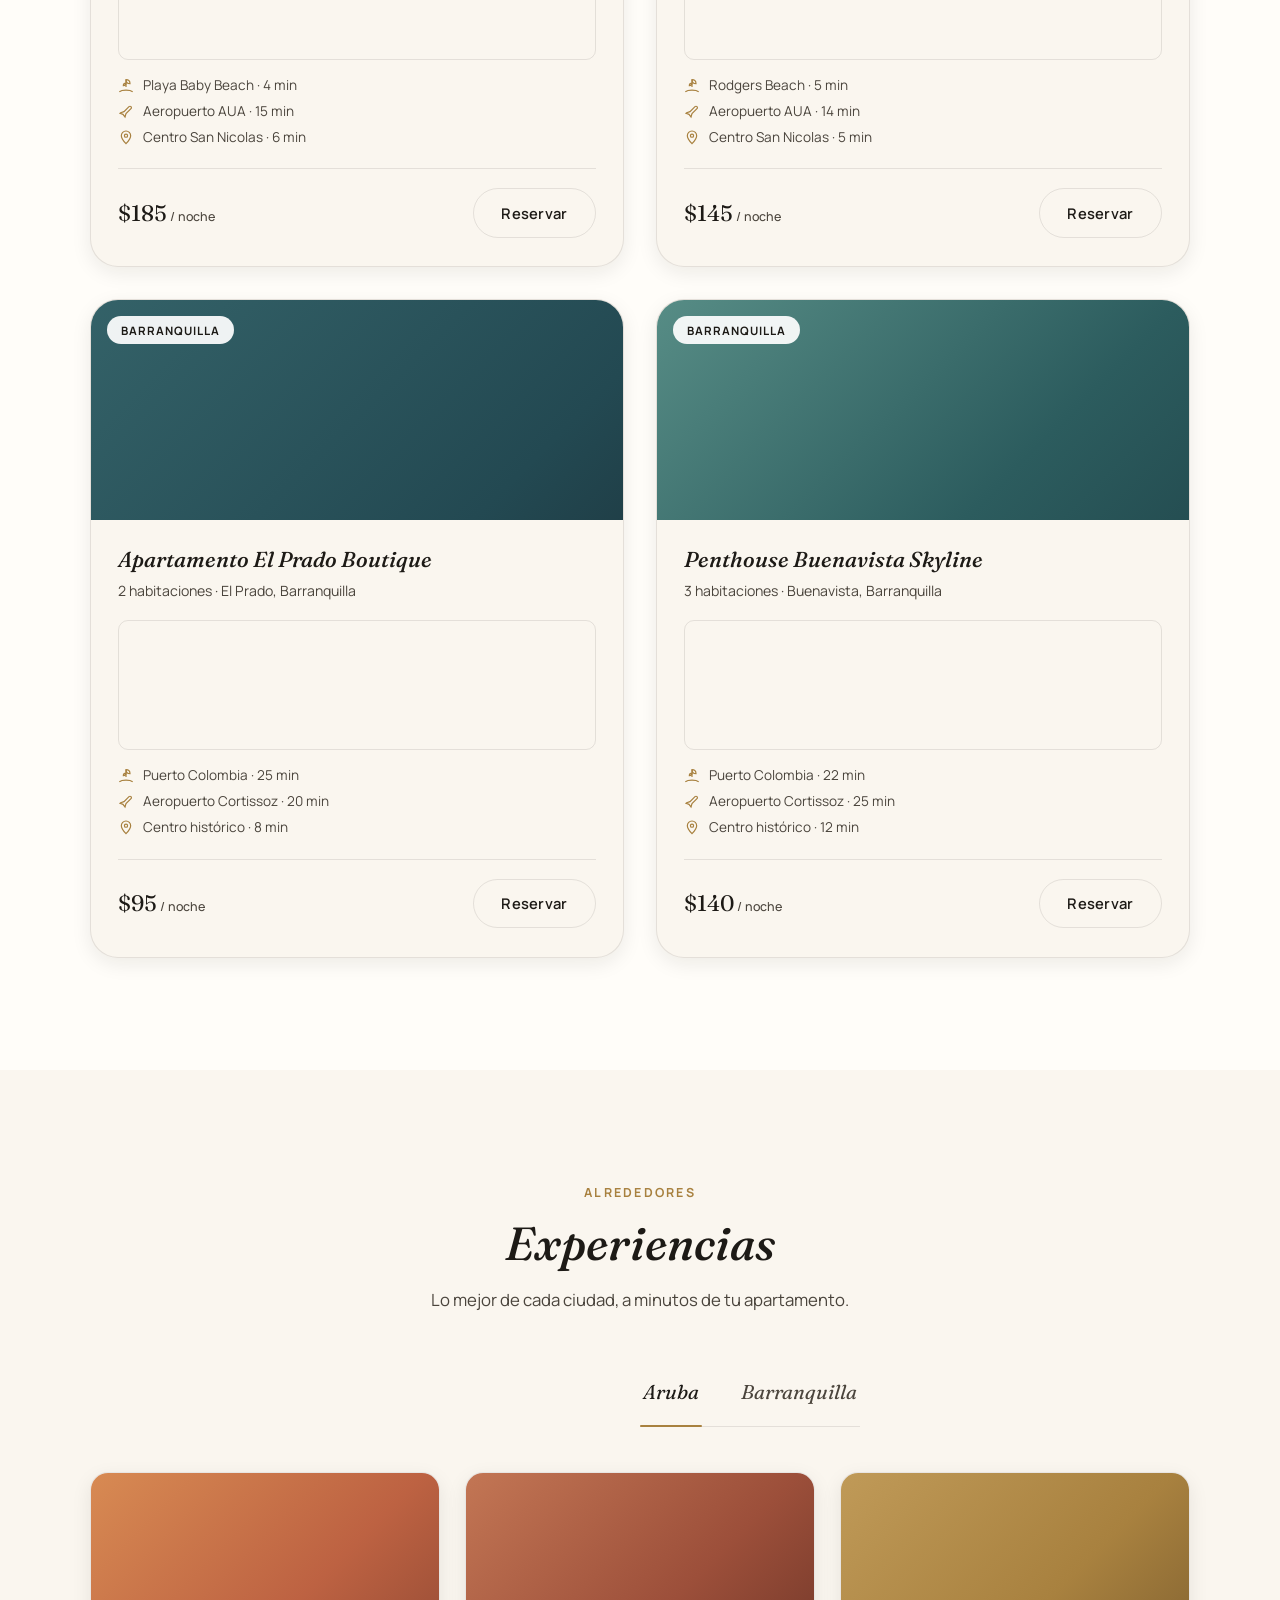
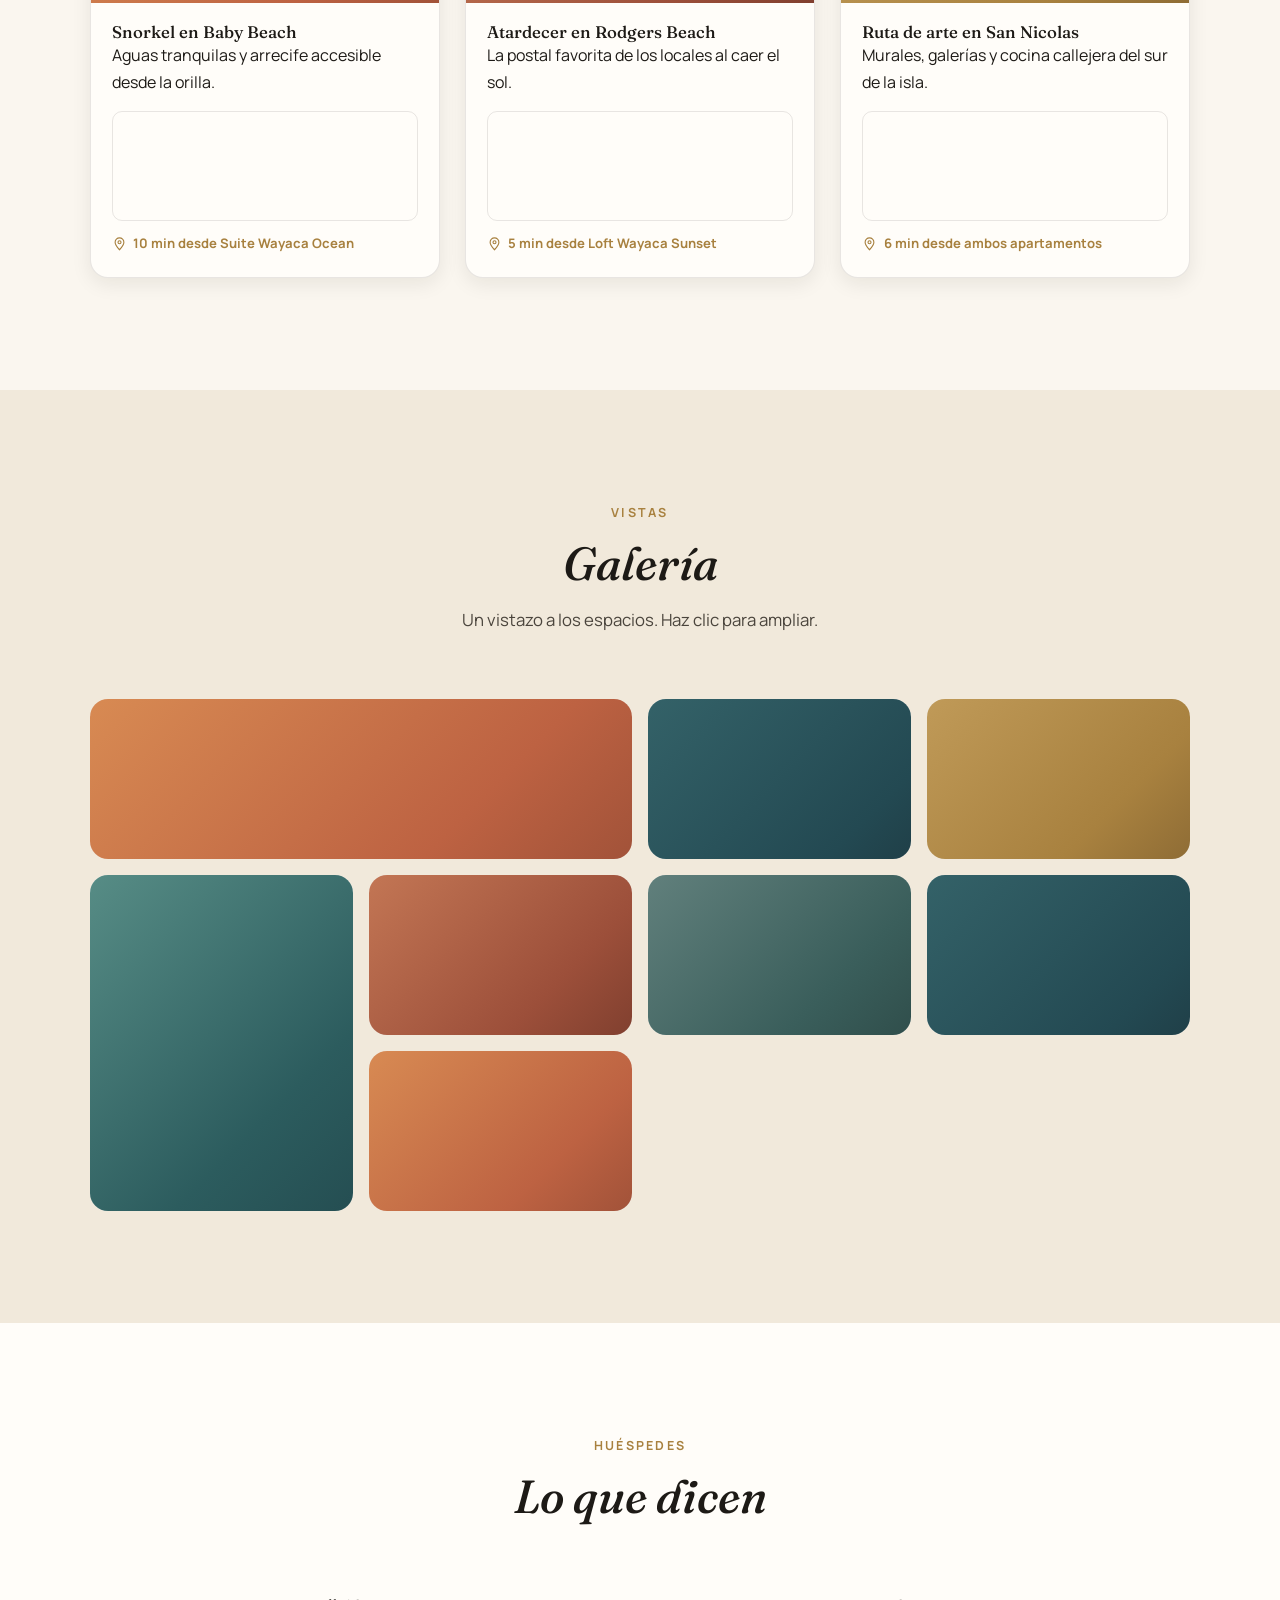
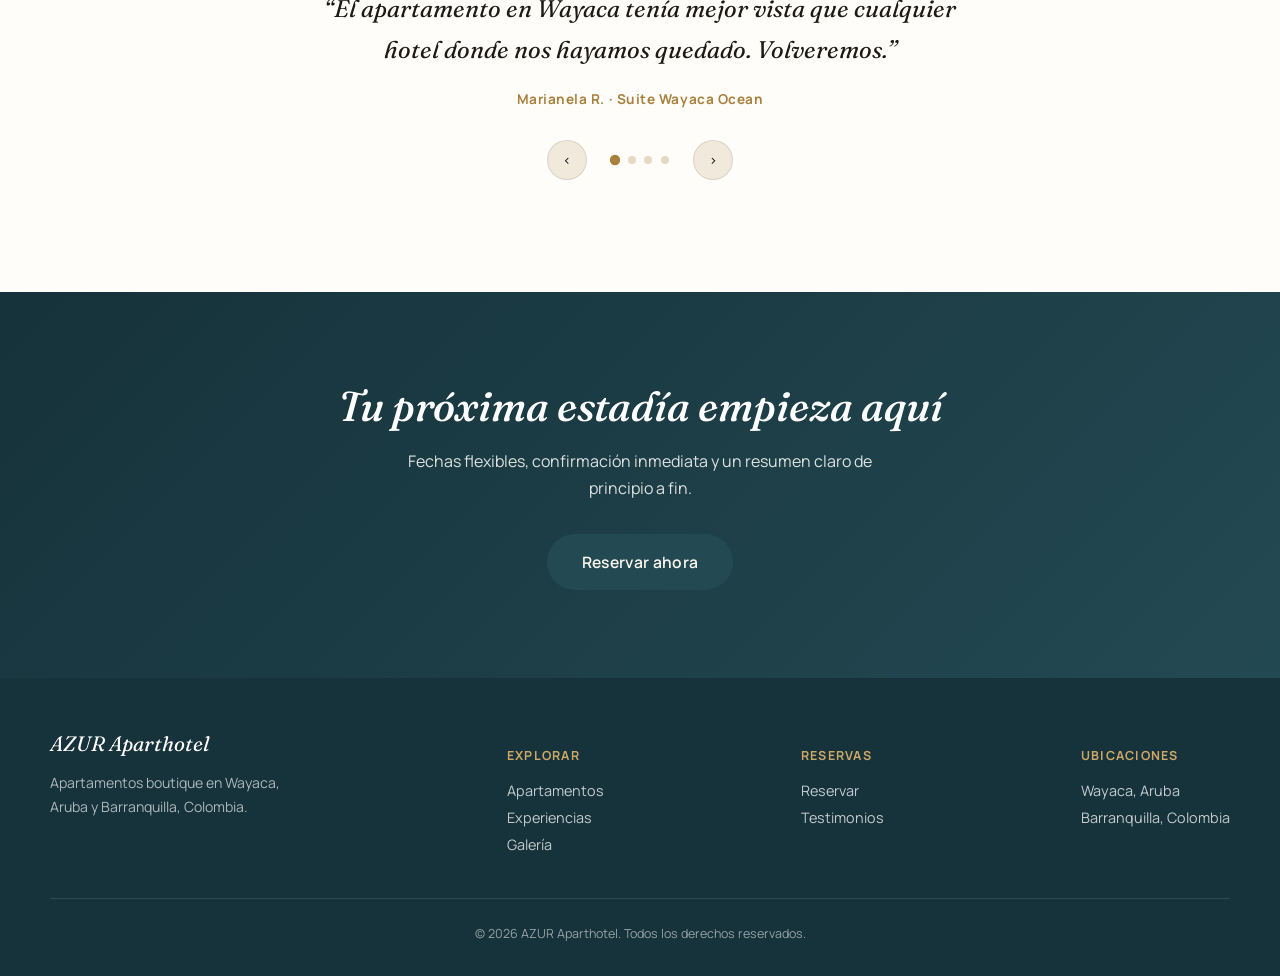
==== commit f4ab1df5: "Rediseño boutique de lujo para AZUR Aparthotel (Aruba y Barranquilla) Construye el sitio de apartame" ====
--- a/index.html
+++ b/index.html
@@ -3,199 +3,169 @@
 <head>
 <meta charset="UTF-8">
 <meta name="viewport" content="width=device-width, initial-scale=1.0">
-<title>Katherine</title>
+<title>AZUR Aparthotel — Aruba &amp; Barranquilla</title>
+<meta name="description" content="Apartamentos boutique en Wayaca (Aruba) y Barranquilla, Colombia. Descanso de autor frente al Caribe.">
 <link rel="preconnect" href="https://fonts.googleapis.com">
 <link rel="preconnect" href="https://fonts.gstatic.com" crossorigin>
-<link href="https://fonts.googleapis.com/css2?family=Dancing+Script:wght@600;700&family=Playfair+Display:ital,wght@0,500;0,600;1,500&family=Poppins:wght@300;400;500;600&display=swap" rel="stylesheet">
-<link rel="stylesheet" href="styles.css">
+<link href="https://fonts.googleapis.com/css2?family=Fraunces:ital,opsz,wght@0,9..144,400;0,9..144,500;0,9..144,600;1,9..144,500&family=Manrope:wght@400;500;600;700;800&display=swap" rel="stylesheet">
+<link rel="stylesheet" href="css/styles.css">
 </head>
 <body>
 
-<div class="sparkles" aria-hidden="true"></div>
-
-<header class="hero">
-  <img class="hero-video" src="https://raw.githubusercontent.com/danieljoseguerramontalvo-bot/Kathe/claude/katherine-page-iqk3ll/assets/images/katherine-1.jpg" alt="" aria-hidden="true">
-  <div class="hero-bg" aria-hidden="true"></div>
-
-  <div class="hero-particles" aria-hidden="true">
-    <span class="particle" style="--x:6%; --size:5px; --dur:9s; --delay:0s"></span>
-    <span class="particle" style="--x:16%; --size:7px; --dur:12s; --delay:1.4s"></span>
-    <span class="particle" style="--x:27%; --size:4px; --dur:8s; --delay:2.6s"></span>
-    <span class="particle" style="--x:38%; --size:8px; --dur:13s; --delay:.6s"></span>
-    <span class="particle" style="--x:49%; --size:5px; --dur:10s; --delay:3.2s"></span>
-    <span class="particle" style="--x:60%; --size:6px; --dur:11s; --delay:1.8s"></span>
-    <span class="particle" style="--x:71%; --size:4px; --dur:9.5s; --delay:2.2s"></span>
-    <span class="particle" style="--x:82%; --size:7px; --dur:12.5s; --delay:.9s"></span>
-    <span class="particle" style="--x:91%; --size:5px; --dur:8.5s; --delay:3.6s"></span>
-    <span class="particle" style="--x:12%; --size:6px; --dur:14s; --delay:4.4s"></span>
-    <span class="particle" style="--x:55%; --size:4px; --dur:10.5s; --delay:5s"></span>
-    <span class="particle" style="--x:87%; --size:6px; --dur:11.5s; --delay:2.9s"></span>
-  </div>
-
-  <div class="hero-petals" aria-hidden="true">
-    <span class="hero-petal" style="--x:10%; --dur:11s; --delay:0s"></span>
-    <span class="hero-petal" style="--x:24%; --dur:13s; --delay:2.5s"></span>
-    <span class="hero-petal" style="--x:40%; --dur:10s; --delay:5s"></span>
-    <span class="hero-petal" style="--x:58%; --dur:12s; --delay:1.2s"></span>
-    <span class="hero-petal" style="--x:74%; --dur:14s; --delay:3.6s"></span>
-    <span class="hero-petal" style="--x:88%; --dur:11.5s; --delay:6.2s"></span>
-  </div>
-
-  <div class="hero-content">
-    <p class="eyebrow reveal" style="--rd:.1s">para mis rulitos de oro</p>
-    <h1 class="name reveal" style="--rd:.4s"><span class="shimmer">Te amo, mi amor</span></h1>
-    <p class="subtitle reveal" style="--rd:.9s">mi niña chiquitica&nbsp;· mi enojona hermosa</p>
-
-    <div class="scroll-hint reveal" style="--rd:1.4s" aria-hidden="true">
-      <span></span>
-      <p>mi bebé</p>
-    </div>
-
-    <div class="hero-flower reveal" style="--rd:1.9s" aria-hidden="true">
-      <div class="flower-stage">
-        <svg viewBox="0 0 300 300" class="flower-svg" role="img" aria-label="Flor amarilla">
-          <defs>
-            <symbol id="mini-flower" viewBox="-10 -10 20 20">
-              <ellipse cx="0" cy="-5.5" rx="3.2" ry="5" fill="var(--gold-light)"/>
-              <ellipse cx="0" cy="-5.5" rx="3.2" ry="5" fill="var(--gold-light)" transform="rotate(72)"/>
-              <ellipse cx="0" cy="-5.5" rx="3.2" ry="5" fill="var(--gold-light)" transform="rotate(144)"/>
-              <ellipse cx="0" cy="-5.5" rx="3.2" ry="5" fill="var(--gold-light)" transform="rotate(216)"/>
-              <ellipse cx="0" cy="-5.5" rx="3.2" ry="5" fill="var(--gold-light)" transform="rotate(288)"/>
-              <circle cx="0" cy="0" r="2.2" fill="var(--flower-center)"/>
-            </symbol>
-          </defs>
-
-          <g class="mini-flowers">
-            <use href="#mini-flower" x="45" y="55" width="30" height="30" style="--d:.2s"/>
-            <use href="#mini-flower" x="235" y="45" width="26" height="26" style="--d:.8s"/>
-            <use href="#mini-flower" x="250" y="220" width="28" height="28" style="--d:1.4s"/>
-            <use href="#mini-flower" x="35" y="235" width="24" height="24" style="--d:2s"/>
-            <use href="#mini-flower" x="255" y="140" width="20" height="20" style="--d:2.6s"/>
-            <use href="#mini-flower" x="30" y="145" width="22" height="22" style="--d:3.2s"/>
-          </g>
-
-          <g class="main-flower">
-            <g class="petals-ring">
-              <ellipse cx="150" cy="98" rx="21" ry="46" transform="rotate(0 150 150)"/>
-              <ellipse cx="150" cy="98" rx="21" ry="46" transform="rotate(30 150 150)"/>
-              <ellipse cx="150" cy="98" rx="21" ry="46" transform="rotate(60 150 150)"/>
-              <ellipse cx="150" cy="98" rx="21" ry="46" transform="rotate(90 150 150)"/>
-              <ellipse cx="150" cy="98" rx="21" ry="46" transform="rotate(120 150 150)"/>
-              <ellipse cx="150" cy="98" rx="21" ry="46" transform="rotate(150 150 150)"/>
-              <ellipse cx="150" cy="98" rx="21" ry="46" transform="rotate(180 150 150)"/>
-              <ellipse cx="150" cy="98" rx="21" ry="46" transform="rotate(210 150 150)"/>
-              <ellipse cx="150" cy="98" rx="21" ry="46" transform="rotate(240 150 150)"/>
-              <ellipse cx="150" cy="98" rx="21" ry="46" transform="rotate(270 150 150)"/>
-              <ellipse cx="150" cy="98" rx="21" ry="46" transform="rotate(300 150 150)"/>
-              <ellipse cx="150" cy="98" rx="21" ry="46" transform="rotate(330 150 150)"/>
-            </g>
-            <circle class="flower-center" cx="150" cy="150" r="40"/>
-            <g class="center-texture">
-              <circle cx="150" cy="150" r="3.2"/>
-              <circle cx="138" cy="140" r="2.4"/>
-              <circle cx="163" cy="140" r="2.4"/>
-              <circle cx="150" cy="167" r="2.4"/>
-              <circle cx="132" cy="158" r="2"/>
-              <circle cx="169" cy="158" r="2"/>
-              <circle cx="144" cy="126" r="2"/>
-              <circle cx="157" cy="126" r="2"/>
-              <circle cx="124" cy="147" r="1.8"/>
-              <circle cx="176" cy="147" r="1.8"/>
-              <circle cx="140" cy="172" r="1.8"/>
-              <circle cx="160" cy="172" r="1.8"/>
-              <circle cx="150" cy="133" r="2"/>
-              <circle cx="150" cy="122" r="1.6"/>
-            </g>
-          </g>
-        </svg>
-      </div>
-      <p class="tree-caption">nuestra flor amarilla 🌼</p>
+<header class="nav" id="navbar">
+  <div class="nav-inner">
+    <a class="brand" href="#top">AZUR<span>·</span>Aparthotel</a>
+    <nav class="nav-links" aria-label="Navegación principal">
+      <a href="#apartamentos" class="nav-link active">Apartamentos</a>
+      <a href="#experiencias" class="nav-link">Experiencias</a>
+      <a href="#galeria" class="nav-link">Galería</a>
+      <a href="#testimonios" class="nav-link">Testimonios</a>
+      <span class="nav-underline" aria-hidden="true"></span>
+    </nav>
+    <div class="nav-right">
+      <a href="booking.html" class="btn btn-primary nav-cta">Reservar</a>
+      <button class="nav-toggle" id="navToggle" aria-label="Abrir menú" aria-expanded="false">
+        <span></span><span></span><span></span>
+      </button>
     </div>
   </div>
 </header>
 
+<div class="mobile-menu" id="mobileMenu">
+  <nav>
+    <a href="#apartamentos" style="--i:0">Apartamentos</a>
+    <a href="#experiencias" style="--i:1">Experiencias</a>
+    <a href="#galeria" style="--i:2">Galería</a>
+    <a href="#testimonios" style="--i:3">Testimonios</a>
+    <a href="booking.html" class="btn btn-primary" style="--i:4">Reservar</a>
+  </nav>
+</div>
+
+<header class="hero" id="top">
+  <div class="hero-media">
+    <video class="hero-video" autoplay muted loop playsinline preload="none">
+      <source src="assets/video/hero-loop.mp4" type="video/mp4">
+    </video>
+  </div>
+  <div class="hero-overlay"></div>
+  <div class="hero-content">
+    <p class="eyebrow reveal-hero" style="--d:0ms">Aruba · Barranquilla</p>
+    <h1 class="hero-title reveal-hero" style="--d:150ms">Descanso de autor <em>frente al Caribe</em></h1>
+    <p class="hero-subtitle reveal-hero" style="--d:300ms">Apartamentos boutique en Wayaca y Barranquilla, pensados para quedarse más de una noche.</p>
+    <div class="hero-actions reveal-hero" style="--d:450ms">
+      <a href="booking.html" class="btn btn-gold btn-lg">Reservar ahora</a>
+      <a href="#apartamentos" class="btn btn-ghost btn-lg">Ver apartamentos</a>
+    </div>
+  </div>
+  <a href="#apartamentos" class="hero-scroll" aria-hidden="true"><span></span></a>
+</header>
+
 <main>
 
-  <section class="letter">
-    <div class="letter-card">
-      <p>
-        Te amo mucho, mi amor. Feliz día de las flores amarillas.
-        No creas que me olvidé de ti.
-      </p>
-      <p>
-        Espero que te hayan gustado estas flores, y las flores que te di,
-        aunque no son amarillas. Te amo mucho, mi niña chiquita, y me
-        encantan esos rulitos que vi desde la primera vez que te conocí,
-        y no quiero que desaparezcan.
-      </p>
-      <p>
-        Me encanta tu cariño, me encanta el calor que me das cada vez.
-        Y como tú dijiste, quiero que sigamos juntos hasta siempre.
-      </p>
-      <p class="signature">Te amo mucho, mi Kathe. 💛</p>
+  <section id="apartamentos" class="section apartments">
+    <div class="container">
+      <div class="section-head reveal">
+        <p class="eyebrow">Alojamiento</p>
+        <h2>Apartamentos</h2>
+        <p class="section-lead">Cuatro residencias con carácter propio, en dos costas del Caribe.</p>
+      </div>
+      <div class="apartments-grid" id="apartmentsGrid"></div>
     </div>
   </section>
 
-  <section class="gallery">
-    <h2>mis fotos favoritas de ti</h2>
-    <div class="gallery-grid">
-      <figure class="polaroid p1">
-        <img src="https://raw.githubusercontent.com/danieljoseguerramontalvo-bot/Kathe/claude/katherine-page-iqk3ll/assets/images/katherine-1.jpg" alt="Katherine sonriendo con sus rulitos al atardecer" loading="lazy">
-        <figcaption>mis rulitos de oro</figcaption>
-      </figure>
-      <figure class="polaroid p2">
-        <img src="https://raw.githubusercontent.com/danieljoseguerramontalvo-bot/Kathe/claude/katherine-page-iqk3ll/assets/images/katherine-2.jpg" alt="Katherine mirando por la ventana del carro" loading="lazy">
-        <figcaption>mi niña chiquitica</figcaption>
-      </figure>
-      <figure class="polaroid p3">
-        <img src="https://raw.githubusercontent.com/danieljoseguerramontalvo-bot/Kathe/claude/katherine-page-iqk3ll/assets/images/katherine-3.jpg" alt="Katherine con la mano en su cabello, mirando de lado" loading="lazy">
-        <figcaption>mi enojona hermosa</figcaption>
-      </figure>
-      <figure class="polaroid p1">
-        <img src="https://raw.githubusercontent.com/danieljoseguerramontalvo-bot/Kathe/claude/katherine-page-iqk3ll/assets/images/us-1.jpg" alt="Katherine y yo abrazados, ella con top blanco" loading="lazy">
-        <figcaption>nosotros</figcaption>
-      </figure>
-      <figure class="polaroid p2">
-        <img src="https://raw.githubusercontent.com/danieljoseguerramontalvo-bot/Kathe/claude/katherine-page-iqk3ll/assets/images/us-2.jpg" alt="Katherine y yo sonriendo juntos" loading="lazy">
-        <figcaption>juntos siempre</figcaption>
-      </figure>
+  <section id="experiencias" class="section experiences">
+    <div class="container">
+      <div class="section-head reveal">
+        <p class="eyebrow">Alrededores</p>
+        <h2>Experiencias</h2>
+        <p class="section-lead">Lo mejor de cada ciudad, a minutos de tu apartamento.</p>
+      </div>
+      <div class="tabs reveal">
+        <button class="tab-btn active" data-tab="aruba">Aruba</button>
+        <button class="tab-btn" data-tab="barranquilla">Barranquilla</button>
+        <span class="tab-underline" aria-hidden="true"></span>
+      </div>
+      <div class="tab-panels reveal">
+        <div class="tab-panel active" data-panel="aruba"></div>
+        <div class="tab-panel" data-panel="barranquilla"></div>
+      </div>
     </div>
   </section>
 
-  <section class="video-section">
-    <h2>un momentico tuyo</h2>
-    <div class="video-frame">
-      <video controls playsinline preload="metadata" poster="https://raw.githubusercontent.com/danieljoseguerramontalvo-bot/Kathe/claude/katherine-page-iqk3ll/assets/images/katherine-1.jpg">
-        <source src="https://raw.githubusercontent.com/danieljoseguerramontalvo-bot/Kathe/claude/katherine-page-iqk3ll/assets/video/katherine.mp4" type="video/mp4">
-        Tu navegador no soporta el video, pero igual te amo.
-      </video>
-    </div>
-    <div class="video-frame">
-      <video controls playsinline preload="metadata">
-        <source src="https://raw.githubusercontent.com/danieljoseguerramontalvo-bot/Kathe/claude/katherine-page-iqk3ll/assets/video/us-1.mov" type="video/quicktime">
-        <source src="https://raw.githubusercontent.com/danieljoseguerramontalvo-bot/Kathe/claude/katherine-page-iqk3ll/assets/video/us-1.mov" type="video/mp4">
-        Tu navegador no soporta el video, pero igual te amo.
-      </video>
-    </div>
-    <div class="video-frame">
-      <video controls playsinline preload="metadata">
-        <source src="https://raw.githubusercontent.com/danieljoseguerramontalvo-bot/Kathe/claude/katherine-page-iqk3ll/assets/video/us-2.mov" type="video/quicktime">
-        <source src="https://raw.githubusercontent.com/danieljoseguerramontalvo-bot/Kathe/claude/katherine-page-iqk3ll/assets/video/us-2.mov" type="video/mp4">
-        Tu navegador no soporta el video, pero igual te amo.
-      </video>
+  <section id="galeria" class="section gallery">
+    <div class="container">
+      <div class="section-head reveal">
+        <p class="eyebrow">Vistas</p>
+        <h2>Galería</h2>
+        <p class="section-lead">Un vistazo a los espacios. Haz clic para ampliar.</p>
+      </div>
+      <div class="gallery-grid reveal" id="galleryGrid"></div>
     </div>
   </section>
 
-  <section class="closing">
-    <p class="closing-heart">🤎</p>
-    <p class="closing-text">la amo mucho, Katherine.</p>
+  <section id="testimonios" class="section testimonials">
+    <div class="container">
+      <div class="section-head reveal">
+        <p class="eyebrow">Huéspedes</p>
+        <h2>Lo que dicen</h2>
+      </div>
+      <div class="carousel reveal" id="carousel">
+        <div class="carousel-track" id="carouselTrack"></div>
+        <div class="carousel-controls">
+          <button class="carousel-arrow" id="carouselPrev" aria-label="Testimonio anterior">‹</button>
+          <div class="carousel-dots" id="carouselDots"></div>
+          <button class="carousel-arrow" id="carouselNext" aria-label="Testimonio siguiente">›</button>
+        </div>
+      </div>
+    </div>
+  </section>
+
+  <section class="cta-band reveal">
+    <h2>Tu próxima estadía empieza aquí</h2>
+    <p>Fechas flexibles, confirmación inmediata y un resumen claro de principio a fin.</p>
+    <a href="booking.html" class="btn btn-primary btn-lg">Reservar ahora</a>
   </section>
 
 </main>
 
 <footer>
-  <p>hecho con amor para ti</p>
+  <div class="footer-inner">
+    <div class="footer-col">
+      <p class="footer-brand">AZUR Aparthotel</p>
+      <p style="max-width:260px;font-size:0.88rem;color:rgba(255,255,255,0.65)">Apartamentos boutique en Wayaca, Aruba y Barranquilla, Colombia.</p>
+    </div>
+    <div class="footer-col">
+      <h5>Explorar</h5>
+      <a href="#apartamentos">Apartamentos</a>
+      <a href="#experiencias">Experiencias</a>
+      <a href="#galeria">Galería</a>
+    </div>
+    <div class="footer-col">
+      <h5>Reservas</h5>
+      <a href="booking.html">Reservar</a>
+      <a href="#testimonios">Testimonios</a>
+    </div>
+    <div class="footer-col">
+      <h5>Ubicaciones</h5>
+      <a href="#apartamentos">Wayaca, Aruba</a>
+      <a href="#apartamentos">Barranquilla, Colombia</a>
+    </div>
+  </div>
+  <p class="footer-bottom">© <span id="year"></span> AZUR Aparthotel. Todos los derechos reservados.</p>
 </footer>
 
+<div class="lightbox" id="lightbox" aria-hidden="true">
+  <button class="lightbox-close" aria-label="Cerrar">&times;</button>
+  <button class="lightbox-prev" aria-label="Anterior">‹</button>
+  <div class="lightbox-stage">
+    <div class="lightbox-photo tile"></div>
+    <p class="lightbox-caption"></p>
+  </div>
+  <button class="lightbox-next" aria-label="Siguiente">›</button>
+</div>
+
+<script src="js/data.js"></script>
+<script src="js/main.js"></script>
+<script>document.getElementById("year").textContent = new Date().getFullYear();</script>
 </body>
 </html>
--- a/css/styles.css
+++ b/css/styles.css
@@ -0,0 +1,1757 @@
+/* ============================================================
+   AZUR Aparthotel — design tokens
+   ============================================================ */
+
+:root {
+  --serif: "Fraunces", serif;
+  --sans: "Manrope", sans-serif;
+
+  --ease-lux: cubic-bezier(0.4, 0, 0.2, 1);
+  --dur-fast: 200ms;
+  --dur-base: 300ms;
+  --dur-slow: 600ms;
+
+  --ink: #1d1a16;
+  --ink-soft: #4a443c;
+  --cream: #faf6ef;
+  --cream-2: #f1e9db;
+  --paper: #fffdf9;
+  --sand: #e6d9c3;
+  --gold: #a8813f;
+  --gold-light: #cda866;
+  --ocean: #234952;
+  --ocean-deep: #16323a;
+  --coral: #bd6242;
+  --line: rgba(29, 26, 22, 0.1);
+  --shadow-sm: 0 6px 20px rgba(22, 20, 16, 0.08);
+  --shadow-md: 0 18px 46px rgba(22, 20, 16, 0.14);
+  --shadow-lg: 0 30px 80px rgba(22, 20, 16, 0.22);
+
+  --radius-sm: 10px;
+  --radius-md: 18px;
+  --radius-lg: 28px;
+
+  --container: 1180px;
+}
+
+* {
+  box-sizing: border-box;
+}
+
+[hidden] {
+  display: none !important;
+}
+
+html {
+  scroll-behavior: smooth;
+}
+
+body {
+  margin: 0;
+  font-family: var(--sans);
+  color: var(--ink);
+  background: var(--cream);
+  -webkit-font-smoothing: antialiased;
+  overflow-x: hidden;
+}
+
+img {
+  max-width: 100%;
+  display: block;
+}
+
+a {
+  color: inherit;
+  text-decoration: none;
+}
+
+h1, h2, h3, h4 {
+  font-family: var(--serif);
+  font-weight: 500;
+  margin: 0;
+  color: var(--ink);
+}
+
+p {
+  margin: 0;
+  line-height: 1.7;
+}
+
+button {
+  font-family: inherit;
+  cursor: pointer;
+}
+
+.container {
+  max-width: var(--container);
+  margin: 0 auto;
+  padding: 0 clamp(1.25rem, 4vw, 2.5rem);
+}
+
+.section {
+  padding: clamp(4rem, 9vw, 7rem) 0;
+}
+
+.section-head {
+  max-width: 620px;
+  margin: 0 auto clamp(2.5rem, 6vw, 4rem);
+  text-align: center;
+}
+
+.eyebrow {
+  font-family: var(--sans);
+  font-size: 0.78rem;
+  font-weight: 700;
+  letter-spacing: 0.18em;
+  text-transform: uppercase;
+  color: var(--gold);
+  margin: 0 0 0.75rem;
+}
+
+.section-head h2 {
+  font-size: clamp(2rem, 4.4vw, 2.9rem);
+  font-style: italic;
+}
+
+.section-lead {
+  margin-top: 0.9rem;
+  color: var(--ink-soft);
+  font-size: 1.05rem;
+}
+
+/* ---------- Buttons ---------- */
+
+.btn {
+  display: inline-flex;
+  align-items: center;
+  justify-content: center;
+  gap: 0.5rem;
+  padding: 0.85rem 1.7rem;
+  border-radius: 999px;
+  font-size: 0.92rem;
+  font-weight: 600;
+  letter-spacing: 0.02em;
+  border: 1px solid transparent;
+  transition: transform var(--dur-fast) var(--ease-lux),
+    box-shadow var(--dur-fast) var(--ease-lux),
+    background var(--dur-fast) var(--ease-lux),
+    color var(--dur-fast) var(--ease-lux),
+    border-color var(--dur-fast) var(--ease-lux);
+}
+
+.btn:hover {
+  transform: scale(1.04);
+}
+
+.btn:active {
+  transform: scale(0.98);
+}
+
+.btn-lg {
+  padding: 1rem 2.1rem;
+  font-size: 0.98rem;
+}
+
+.btn-primary {
+  background: var(--ocean);
+  color: var(--cream);
+}
+
+.btn-primary:hover {
+  background: var(--ocean-deep);
+  box-shadow: var(--shadow-md);
+}
+
+.btn-outline {
+  background: transparent;
+  border-color: var(--line);
+  color: var(--ink);
+}
+
+.btn-outline:hover {
+  border-color: var(--gold);
+  color: var(--gold);
+  box-shadow: var(--shadow-sm);
+}
+
+.btn-ghost {
+  background: rgba(255, 255, 255, 0.12);
+  border-color: rgba(255, 255, 255, 0.5);
+  color: #fff;
+  backdrop-filter: blur(6px);
+}
+
+.btn-ghost:hover {
+  background: rgba(255, 255, 255, 0.22);
+}
+
+.btn-gold {
+  background: var(--gold-light);
+  color: var(--ocean-deep);
+}
+
+.btn-gold:hover {
+  background: #e3c383;
+  box-shadow: var(--shadow-md);
+}
+
+.btn:disabled {
+  opacity: 0.5;
+  cursor: not-allowed;
+  transform: none !important;
+}
+
+/* ---------- Photo tiles (placeholder art system) ---------- */
+
+.tile {
+  position: relative;
+  overflow: hidden;
+  background-size: 200% 200%;
+  background-position: 40% 40%;
+}
+
+.tile-1 { background-image: linear-gradient(135deg, #e7a15c, #bd6242 55%, #6b3327); }
+.tile-2 { background-image: linear-gradient(135deg, #3c6e73, #234952 60%, #16232a); }
+.tile-3 { background-image: linear-gradient(135deg, #cda866, #a8813f 55%, #5c4321); }
+.tile-4 { background-image: linear-gradient(135deg, #6fa89c, #2c5c5e 55%, #16323a); }
+.tile-5 { background-image: linear-gradient(135deg, #d98c63, #9c4f3a 55%, #4a2119); }
+.tile-6 { background-image: linear-gradient(135deg, #77938f, #3a5e5b 55%, #1c2f2c); }
+
+/* ---------- Navbar ---------- */
+
+.nav {
+  position: fixed;
+  inset: 0 0 auto 0;
+  z-index: 100;
+  transition: background var(--dur-base) var(--ease-lux),
+    box-shadow var(--dur-base) var(--ease-lux),
+    backdrop-filter var(--dur-base) var(--ease-lux);
+}
+
+.nav-inner {
+  max-width: var(--container);
+  margin: 0 auto;
+  padding: 1.4rem clamp(1.25rem, 4vw, 2.5rem);
+  display: flex;
+  align-items: center;
+  justify-content: space-between;
+  gap: 1.5rem;
+  transition: padding var(--dur-base) var(--ease-lux);
+}
+
+.nav.scrolled {
+  background: rgba(250, 246, 239, 0.85);
+  backdrop-filter: blur(14px) saturate(140%);
+  box-shadow: var(--shadow-sm);
+}
+
+.nav.scrolled .nav-inner {
+  padding-top: 0.9rem;
+  padding-bottom: 0.9rem;
+}
+
+.brand {
+  font-family: var(--serif);
+  font-style: italic;
+  font-size: 1.4rem;
+  letter-spacing: 0.02em;
+  color: #fff;
+  transition: color var(--dur-base) var(--ease-lux);
+}
+
+.brand span {
+  color: var(--gold-light);
+  margin: 0 0.15em;
+}
+
+.nav.scrolled .brand {
+  color: var(--ink);
+}
+
+.nav-links {
+  position: relative;
+  display: flex;
+  gap: 2.1rem;
+  list-style: none;
+  margin: 0;
+  padding: 0;
+}
+
+.nav-link {
+  position: relative;
+  padding-bottom: 0.4rem;
+  font-size: 0.9rem;
+  font-weight: 600;
+  color: rgba(255, 255, 255, 0.9);
+  transition: color var(--dur-base) var(--ease-lux);
+}
+
+.nav.scrolled .nav-link {
+  color: var(--ink-soft);
+}
+
+.nav-link:hover,
+.nav-link.active {
+  color: #fff;
+}
+
+.nav.scrolled .nav-link:hover,
+.nav.scrolled .nav-link.active {
+  color: var(--ink);
+}
+
+.nav-underline {
+  position: absolute;
+  bottom: 0;
+  left: 0;
+  height: 2px;
+  width: 0;
+  background: var(--gold-light);
+  border-radius: 2px;
+  transform: translateX(0);
+  transition: transform var(--dur-base) var(--ease-lux),
+    width var(--dur-base) var(--ease-lux),
+    opacity var(--dur-base) var(--ease-lux);
+  opacity: 0;
+}
+
+.nav-links:hover .nav-underline,
+.nav-underline.visible {
+  opacity: 1;
+}
+
+.nav-right {
+  display: flex;
+  align-items: center;
+  gap: 1.1rem;
+}
+
+.nav-toggle {
+  display: none;
+  position: relative;
+  width: 26px;
+  height: 18px;
+  background: none;
+  border: none;
+  padding: 0;
+  z-index: 210;
+}
+
+.nav-toggle span {
+  position: absolute;
+  left: 0;
+  width: 100%;
+  height: 2px;
+  border-radius: 2px;
+  background: #fff;
+  transition: transform var(--dur-base) var(--ease-lux),
+    opacity var(--dur-base) var(--ease-lux), background var(--dur-base) var(--ease-lux);
+}
+
+.nav.scrolled .nav-toggle span,
+.nav-toggle.open span {
+  background: var(--ink);
+}
+
+.nav-toggle.open span {
+  background: #fff;
+}
+
+.nav-toggle span:nth-child(1) { top: 0; }
+.nav-toggle span:nth-child(2) { top: 8px; }
+.nav-toggle span:nth-child(3) { top: 16px; }
+
+.nav-toggle.open span:nth-child(1) { transform: translateY(8px) rotate(45deg); }
+.nav-toggle.open span:nth-child(2) { opacity: 0; }
+.nav-toggle.open span:nth-child(3) { transform: translateY(-8px) rotate(-45deg); }
+
+.mobile-menu {
+  position: fixed;
+  inset: 0;
+  z-index: 200;
+  background: var(--ocean-deep);
+  display: flex;
+  align-items: center;
+  justify-content: center;
+  opacity: 0;
+  visibility: hidden;
+  transition: opacity var(--dur-base) var(--ease-lux), visibility var(--dur-base);
+}
+
+.mobile-menu.open {
+  opacity: 1;
+  visibility: visible;
+}
+
+.mobile-menu nav {
+  display: flex;
+  flex-direction: column;
+  align-items: center;
+  gap: 1.6rem;
+}
+
+.mobile-menu a {
+  font-family: var(--serif);
+  font-style: italic;
+  font-size: clamp(1.6rem, 6vw, 2.2rem);
+  color: var(--cream);
+  opacity: 0;
+  transform: translateY(16px);
+  transition: opacity var(--dur-base) var(--ease-lux), transform var(--dur-base) var(--ease-lux);
+  transition-delay: calc(var(--i, 0) * 70ms);
+}
+
+.mobile-menu.open a {
+  opacity: 1;
+  transform: translateY(0);
+}
+
+.mobile-menu a.btn {
+  font-family: var(--sans);
+  font-style: normal;
+  font-size: 1rem;
+  margin-top: 0.5rem;
+}
+
+@media (max-width: 860px) {
+  .nav-links,
+  .nav-cta {
+    display: none;
+  }
+  .nav-toggle {
+    display: block;
+  }
+}
+
+/* ---------- Hero ---------- */
+
+.hero {
+  position: relative;
+  min-height: 100svh;
+  display: flex;
+  align-items: center;
+  justify-content: center;
+  text-align: center;
+  overflow: hidden;
+  isolation: isolate;
+}
+
+.hero-media {
+  position: absolute;
+  inset: 0;
+  z-index: 0;
+  background: linear-gradient(150deg, var(--ocean-deep) 0%, var(--ocean) 40%, var(--coral) 100%);
+  background-size: 220% 220%;
+  animation: hero-drift 18s ease-in-out infinite;
+}
+
+@keyframes hero-drift {
+  0%, 100% { background-position: 10% 20%; }
+  50% { background-position: 90% 80%; }
+}
+
+.hero-video {
+  position: absolute;
+  inset: 0;
+  width: 100%;
+  height: 100%;
+  object-fit: cover;
+  opacity: 0;
+  transition: opacity var(--dur-slow) var(--ease-lux);
+}
+
+.hero-video.is-ready {
+  opacity: 1;
+}
+
+.hero-overlay {
+  position: absolute;
+  inset: 0;
+  z-index: 1;
+  background: linear-gradient(
+    to bottom,
+    rgba(15, 20, 20, 0.45) 0%,
+    rgba(15, 20, 20, 0.22) 40%,
+    rgba(15, 20, 20, 0.3) 70%,
+    rgba(15, 20, 20, 0.55) 100%
+  );
+}
+
+.hero-content {
+  position: relative;
+  z-index: 2;
+  max-width: 760px;
+  padding: 0 1.5rem;
+  display: flex;
+  flex-direction: column;
+  align-items: center;
+}
+
+.hero .reveal-hero {
+  opacity: 0;
+  transform: translateY(28px);
+  animation: hero-in 900ms var(--ease-lux) forwards;
+  animation-delay: var(--d, 0ms);
+}
+
+@keyframes hero-in {
+  to { opacity: 1; transform: translateY(0); }
+}
+
+.hero-content .eyebrow {
+  color: var(--gold-light);
+}
+
+.hero-title {
+  font-size: clamp(2.6rem, 7vw, 4.6rem);
+  line-height: 1.08;
+  color: #fff;
+  text-shadow: 0 10px 40px rgba(0, 0, 0, 0.25);
+}
+
+.hero-title em {
+  font-style: italic;
+  color: var(--gold-light);
+}
+
+.hero-subtitle {
+  margin-top: 1.3rem;
+  font-size: clamp(1.02rem, 2vw, 1.2rem);
+  color: rgba(255, 255, 255, 0.92);
+  max-width: 520px;
+}
+
+.hero-actions {
+  margin-top: 2.4rem;
+  display: flex;
+  gap: 1rem;
+  flex-wrap: wrap;
+  justify-content: center;
+}
+
+.hero-scroll {
+  position: absolute;
+  z-index: 2;
+  left: 50%;
+  bottom: 2.2rem;
+  transform: translateX(-50%);
+  width: 26px;
+  height: 42px;
+  border: 2px solid rgba(255, 255, 255, 0.7);
+  border-radius: 20px;
+}
+
+.hero-scroll span {
+  position: absolute;
+  top: 8px;
+  left: 50%;
+  transform: translateX(-50%);
+  width: 4px;
+  height: 8px;
+  border-radius: 3px;
+  background: #fff;
+  animation: scroll-dot 2s ease-in-out infinite;
+}
+
+@keyframes scroll-dot {
+  0%, 100% { transform: translate(-50%, 0); opacity: 1; }
+  60% { transform: translate(-50%, 14px); opacity: 0.3; }
+}
+
+/* ---------- Scroll reveal ---------- */
+
+.reveal {
+  opacity: 0;
+  transform: translateY(32px);
+  transition: opacity 700ms var(--ease-lux), transform 700ms var(--ease-lux);
+}
+
+.reveal.in-view {
+  opacity: 1;
+  transform: translateY(0);
+}
+
+.reveal-stagger.in-view .reveal-item {
+  transition-delay: calc(var(--i, 0) * 90ms);
+}
+
+/* ---------- Apartments ---------- */
+
+.apartments {
+  background: var(--paper);
+}
+
+.apartments-grid {
+  display: grid;
+  grid-template-columns: repeat(2, 1fr);
+  gap: 2rem;
+}
+
+.apt-card {
+  background: var(--cream);
+  border: 1px solid var(--line);
+  border-radius: var(--radius-lg);
+  overflow: hidden;
+  box-shadow: var(--shadow-sm);
+  transition: transform var(--dur-base) var(--ease-lux), box-shadow var(--dur-base) var(--ease-lux);
+}
+
+.apt-card:hover {
+  transform: translateY(-6px);
+  box-shadow: var(--shadow-lg);
+}
+
+.apt-photo {
+  position: relative;
+  height: 220px;
+}
+
+.city-badge {
+  position: absolute;
+  top: 1rem;
+  left: 1rem;
+  padding: 0.4rem 0.9rem;
+  border-radius: 999px;
+  background: rgba(255, 255, 255, 0.92);
+  color: var(--ink);
+  font-size: 0.72rem;
+  font-weight: 700;
+  letter-spacing: 0.08em;
+  text-transform: uppercase;
+  z-index: 1;
+}
+
+.apt-body {
+  padding: 1.6rem 1.7rem 1.8rem;
+}
+
+.apt-body h3 {
+  font-size: 1.35rem;
+  font-style: italic;
+}
+
+.apt-meta {
+  margin-top: 0.35rem;
+  color: var(--ink-soft);
+  font-size: 0.88rem;
+}
+
+.apt-map {
+  margin-top: 1.1rem;
+  border-radius: var(--radius-sm);
+  overflow: hidden;
+  height: 130px;
+  border: 1px solid var(--line);
+}
+
+.apt-map iframe {
+  width: 100%;
+  height: 100%;
+  border: 0;
+  filter: grayscale(0.15) contrast(1.02);
+}
+
+.apt-distances {
+  list-style: none;
+  margin: 1rem 0 0;
+  padding: 0;
+  display: flex;
+  flex-direction: column;
+  gap: 0.5rem;
+}
+
+.apt-distances li {
+  display: flex;
+  align-items: center;
+  gap: 0.55rem;
+  font-size: 0.85rem;
+  color: var(--ink-soft);
+}
+
+.apt-distances svg {
+  width: 16px;
+  height: 16px;
+  flex-shrink: 0;
+  color: var(--gold);
+}
+
+.apt-footer {
+  margin-top: 1.4rem;
+  display: flex;
+  align-items: center;
+  justify-content: space-between;
+  padding-top: 1.2rem;
+  border-top: 1px solid var(--line);
+}
+
+.apt-price {
+  font-family: var(--serif);
+  font-size: 1.4rem;
+  color: var(--ink);
+}
+
+.apt-price span {
+  font-family: var(--sans);
+  font-size: 0.78rem;
+  color: var(--ink-soft);
+  font-weight: 500;
+}
+
+@media (max-width: 860px) {
+  .apartments-grid {
+    grid-template-columns: 1fr;
+  }
+}
+
+/* ---------- Experiences / Tabs ---------- */
+
+.tabs {
+  position: relative;
+  display: inline-flex;
+  gap: 2.2rem;
+  margin: 0 auto 2.8rem;
+  padding: 0 0 0.8rem;
+  border-bottom: 1px solid var(--line);
+  left: 50%;
+  transform: translateX(-50%);
+}
+
+.tab-btn {
+  background: none;
+  border: none;
+  font-family: var(--serif);
+  font-style: italic;
+  font-size: 1.25rem;
+  color: var(--ink-soft);
+  padding: 0 0.2rem 0.6rem;
+  transition: color var(--dur-base) var(--ease-lux);
+}
+
+.tab-btn.active,
+.tab-btn:hover {
+  color: var(--ink);
+}
+
+.tab-underline {
+  position: absolute;
+  bottom: -1px;
+  left: 0;
+  height: 2px;
+  background: var(--gold);
+  border-radius: 2px;
+  transition: transform var(--dur-base) var(--ease-lux), width var(--dur-base) var(--ease-lux);
+}
+
+.tab-panels {
+  position: relative;
+}
+
+.tab-panel {
+  display: none;
+}
+
+.tab-panel.active {
+  display: block;
+  animation: tab-fade 500ms var(--ease-lux);
+}
+
+@keyframes tab-fade {
+  from { opacity: 0; transform: translateY(10px); }
+  to { opacity: 1; transform: translateY(0); }
+}
+
+.exp-grid {
+  display: grid;
+  grid-template-columns: repeat(3, 1fr);
+  gap: 1.6rem;
+}
+
+.exp-card {
+  background: var(--paper);
+  border: 1px solid var(--line);
+  border-radius: var(--radius-md);
+  overflow: hidden;
+  box-shadow: var(--shadow-sm);
+  transition: transform var(--dur-base) var(--ease-lux), box-shadow var(--dur-base) var(--ease-lux);
+}
+
+.exp-card:hover {
+  transform: translateY(-4px);
+  box-shadow: var(--shadow-md);
+}
+
+.exp-photo {
+  height: 130px;
+}
+
+.exp-body {
+  padding: 1.2rem 1.3rem 1.4rem;
+}
+
+.exp-body h4 {
+  font-size: 1.05rem;
+}
+
+.exp-map {
+  margin-top: 0.9rem;
+  height: 110px;
+  border-radius: var(--radius-sm);
+  overflow: hidden;
+  border: 1px solid var(--line);
+}
+
+.exp-map iframe {
+  width: 100%;
+  height: 100%;
+  border: 0;
+}
+
+.exp-distance {
+  margin-top: 0.7rem;
+  display: flex;
+  align-items: center;
+  gap: 0.4rem;
+  font-size: 0.82rem;
+  color: var(--gold);
+  font-weight: 700;
+}
+
+.exp-distance svg {
+  width: 15px;
+  height: 15px;
+  flex-shrink: 0;
+}
+
+@media (max-width: 900px) {
+  .exp-grid {
+    grid-template-columns: 1fr;
+  }
+  .tabs {
+    gap: 1.4rem;
+  }
+}
+
+/* ---------- Gallery ---------- */
+
+.gallery {
+  background: var(--cream-2);
+}
+
+.gallery-grid {
+  display: grid;
+  grid-template-columns: repeat(4, 1fr);
+  grid-auto-rows: 160px;
+  gap: 1rem;
+}
+
+.gallery-item {
+  position: relative;
+  border: none;
+  border-radius: var(--radius-md);
+  overflow: hidden;
+  padding: 0;
+}
+
+.gallery-item::after {
+  content: "";
+  position: absolute;
+  inset: 0;
+  background: rgba(20, 18, 15, 0);
+  transition: background var(--dur-base) var(--ease-lux);
+}
+
+.gallery-item:hover::after {
+  background: rgba(20, 18, 15, 0.15);
+}
+
+.gallery-item .tile {
+  position: absolute;
+  inset: 0;
+  transition: transform var(--dur-slow) var(--ease-lux);
+}
+
+.gallery-item:hover .tile {
+  transform: scale(1.08);
+}
+
+.gallery-item.tall {
+  grid-row: span 2;
+}
+
+.gallery-item.wide {
+  grid-column: span 2;
+}
+
+@media (max-width: 900px) {
+  .gallery-grid {
+    grid-template-columns: repeat(2, 1fr);
+    grid-auto-rows: 140px;
+  }
+}
+
+.lightbox {
+  position: fixed;
+  inset: 0;
+  z-index: 300;
+  display: flex;
+  align-items: center;
+  justify-content: center;
+  background: rgba(12, 10, 8, 0.92);
+  opacity: 0;
+  visibility: hidden;
+  transition: opacity var(--dur-base) var(--ease-lux), visibility var(--dur-base);
+}
+
+.lightbox.open {
+  opacity: 1;
+  visibility: visible;
+}
+
+.lightbox-stage {
+  width: min(80vw, 760px);
+  text-align: center;
+}
+
+.lightbox-photo {
+  height: min(60vh, 520px);
+  border-radius: var(--radius-md);
+  opacity: 0;
+  transform: scale(0.96);
+  transition: opacity var(--dur-base) var(--ease-lux), transform var(--dur-base) var(--ease-lux);
+}
+
+.lightbox.open .lightbox-photo {
+  opacity: 1;
+  transform: scale(1);
+}
+
+.lightbox-caption {
+  margin-top: 1.1rem;
+  color: var(--cream);
+  font-family: var(--serif);
+  font-style: italic;
+  font-size: 1.1rem;
+}
+
+.lightbox-close,
+.lightbox-prev,
+.lightbox-next {
+  position: absolute;
+  background: rgba(255, 255, 255, 0.1);
+  border: 1px solid rgba(255, 255, 255, 0.25);
+  color: #fff;
+  width: 46px;
+  height: 46px;
+  border-radius: 50%;
+  font-size: 1.4rem;
+  display: flex;
+  align-items: center;
+  justify-content: center;
+  transition: transform var(--dur-fast) var(--ease-lux), background var(--dur-fast) var(--ease-lux);
+}
+
+.lightbox-close:hover,
+.lightbox-prev:hover,
+.lightbox-next:hover {
+  transform: scale(1.08);
+  background: rgba(255, 255, 255, 0.2);
+}
+
+.lightbox-close { top: 1.5rem; right: 1.5rem; }
+.lightbox-prev { left: 1.5rem; top: 50%; transform: translateY(-50%); }
+.lightbox-next { right: 1.5rem; top: 50%; transform: translateY(-50%); }
+
+/* ---------- Testimonials ---------- */
+
+.testimonials {
+  background: var(--paper);
+}
+
+.carousel {
+  position: relative;
+  max-width: 720px;
+  margin: 0 auto;
+  overflow: hidden;
+}
+
+.carousel-track {
+  display: flex;
+  transition: transform var(--dur-slow) var(--ease-lux);
+}
+
+.carousel-slide {
+  flex: 0 0 100%;
+  margin: 0;
+  padding: 0 1rem;
+  text-align: center;
+}
+
+.carousel-slide p {
+  font-family: var(--serif);
+  font-style: italic;
+  font-size: clamp(1.15rem, 2.4vw, 1.5rem);
+  color: var(--ink);
+}
+
+.carousel-slide cite {
+  display: block;
+  margin-top: 1.2rem;
+  font-style: normal;
+  font-size: 0.85rem;
+  color: var(--gold);
+  font-weight: 700;
+  letter-spacing: 0.04em;
+}
+
+.carousel-controls {
+  display: flex;
+  align-items: center;
+  justify-content: center;
+  gap: 1.5rem;
+  margin-top: 2rem;
+}
+
+.carousel-arrow {
+  background: var(--cream-2);
+  border: 1px solid var(--line);
+  width: 40px;
+  height: 40px;
+  border-radius: 50%;
+  display: flex;
+  align-items: center;
+  justify-content: center;
+  transition: transform var(--dur-fast) var(--ease-lux), background var(--dur-fast) var(--ease-lux);
+}
+
+.carousel-arrow:hover {
+  transform: scale(1.08);
+  background: var(--sand);
+}
+
+.carousel-dots {
+  display: flex;
+  gap: 0.55rem;
+}
+
+.carousel-dot {
+  width: 8px;
+  height: 8px;
+  border-radius: 50%;
+  background: var(--sand);
+  border: none;
+  padding: 0;
+  transition: transform var(--dur-fast) var(--ease-lux), background var(--dur-fast) var(--ease-lux);
+}
+
+.carousel-dot.active {
+  background: var(--gold);
+  transform: scale(1.3);
+}
+
+/* ---------- CTA / Footer ---------- */
+
+.cta-band {
+  background: linear-gradient(135deg, var(--ocean-deep), var(--ocean));
+  color: var(--cream);
+  text-align: center;
+  padding: clamp(3.5rem, 8vw, 5.5rem) 1.5rem;
+}
+
+.cta-band h2 {
+  color: #fff;
+  font-size: clamp(1.9rem, 4vw, 2.6rem);
+  font-style: italic;
+}
+
+.cta-band p {
+  margin: 1rem auto 2rem;
+  max-width: 480px;
+  color: rgba(255, 255, 255, 0.85);
+}
+
+footer {
+  background: var(--ocean-deep);
+  color: rgba(255, 255, 255, 0.75);
+  padding: 3rem 1.5rem 2rem;
+}
+
+.footer-inner {
+  max-width: var(--container);
+  margin: 0 auto;
+  display: flex;
+  flex-wrap: wrap;
+  justify-content: space-between;
+  gap: 2rem;
+}
+
+.footer-brand {
+  font-family: var(--serif);
+  font-style: italic;
+  font-size: 1.3rem;
+  color: #fff;
+  margin-bottom: 0.6rem;
+}
+
+.footer-col h5 {
+  font-family: var(--sans);
+  font-size: 0.78rem;
+  letter-spacing: 0.1em;
+  text-transform: uppercase;
+  color: var(--gold-light);
+  margin-bottom: 0.8rem;
+}
+
+.footer-col a {
+  display: block;
+  font-size: 0.9rem;
+  padding: 0.25rem 0;
+  color: rgba(255, 255, 255, 0.75);
+  transition: color var(--dur-fast) var(--ease-lux);
+}
+
+.footer-col a:hover {
+  color: #fff;
+}
+
+.footer-bottom {
+  max-width: var(--container);
+  margin: 2.5rem auto 0;
+  padding-top: 1.5rem;
+  border-top: 1px solid rgba(255, 255, 255, 0.12);
+  font-size: 0.78rem;
+  text-align: center;
+  color: rgba(255, 255, 255, 0.55);
+}
+
+/* ============================================================
+   Booking flow
+   ============================================================ */
+
+.booking-page main {
+  padding-top: 6.5rem;
+}
+
+.booking-shell {
+  max-width: var(--container);
+  margin: 0 auto;
+  padding: 0 clamp(1.25rem, 4vw, 2.5rem) 6rem;
+  display: grid;
+  grid-template-columns: 1fr 340px;
+  gap: 2.5rem;
+  align-items: start;
+}
+
+.booking-main {
+  background: var(--paper);
+  border: 1px solid var(--line);
+  border-radius: var(--radius-lg);
+  padding: clamp(1.6rem, 4vw, 2.6rem);
+  box-shadow: var(--shadow-sm);
+}
+
+.stepper {
+  list-style: none;
+  margin: 0 0 2.6rem;
+  padding: 0;
+  position: relative;
+  display: flex;
+  justify-content: space-between;
+}
+
+.stepper::before {
+  content: "";
+  position: absolute;
+  top: 17px;
+  left: 5%;
+  right: 5%;
+  height: 2px;
+  background: var(--line);
+  z-index: 0;
+}
+
+.stepper-fill {
+  position: absolute;
+  top: 17px;
+  left: 5%;
+  height: 2px;
+  width: 0%;
+  background: var(--gold);
+  z-index: 1;
+  transition: width var(--dur-slow) var(--ease-lux);
+}
+
+.step {
+  position: relative;
+  z-index: 2;
+  display: flex;
+  flex-direction: column;
+  align-items: center;
+  gap: 0.55rem;
+  flex: 1;
+}
+
+.step-num {
+  width: 34px;
+  height: 34px;
+  border-radius: 50%;
+  background: var(--paper);
+  border: 2px solid var(--line);
+  display: flex;
+  align-items: center;
+  justify-content: center;
+  font-weight: 700;
+  font-size: 0.85rem;
+  color: var(--ink-soft);
+  transition: all var(--dur-base) var(--ease-lux);
+}
+
+.step-label {
+  font-size: 0.78rem;
+  color: var(--ink-soft);
+  font-weight: 600;
+  text-align: center;
+}
+
+.step.active .step-num {
+  border-color: var(--gold);
+  color: var(--gold);
+  background: var(--cream);
+  transform: scale(1.08);
+}
+
+.step.done .step-num {
+  background: var(--gold);
+  border-color: var(--gold);
+  color: #fff;
+}
+
+.step.active .step-label,
+.step.done .step-label {
+  color: var(--ink);
+}
+
+.step-panel {
+  display: none;
+}
+
+.step-panel.active {
+  display: block;
+  animation: tab-fade 450ms var(--ease-lux);
+}
+
+.step-panel h2 {
+  font-size: 1.6rem;
+  font-style: italic;
+  margin-bottom: 1.6rem;
+}
+
+.step-actions {
+  margin-top: 2rem;
+  display: flex;
+  justify-content: space-between;
+  gap: 1rem;
+}
+
+.step-actions .btn { min-width: 120px; }
+
+/* Calendar */
+
+.calendar-head {
+  display: flex;
+  align-items: center;
+  justify-content: space-between;
+  margin-bottom: 1.2rem;
+}
+
+.calendar-head button {
+  background: var(--cream-2);
+  border: 1px solid var(--line);
+  width: 36px;
+  height: 36px;
+  border-radius: 50%;
+  transition: transform var(--dur-fast) var(--ease-lux);
+}
+
+.calendar-head button:hover {
+  transform: scale(1.08);
+}
+
+.calendar-head h3 {
+  font-size: 1.1rem;
+  text-transform: capitalize;
+}
+
+.calendar-grid {
+  display: grid;
+  grid-template-columns: repeat(7, 1fr);
+  gap: 0.4rem;
+}
+
+.calendar-dow {
+  text-align: center;
+  font-size: 0.72rem;
+  color: var(--ink-soft);
+  font-weight: 700;
+  text-transform: uppercase;
+  padding-bottom: 0.3rem;
+}
+
+.cal-day {
+  aspect-ratio: 1;
+  border: none;
+  background: var(--cream);
+  border-radius: 10px;
+  font-size: 0.86rem;
+  font-weight: 600;
+  color: var(--ink);
+  transition: transform var(--dur-fast) var(--ease-lux), background var(--dur-fast) var(--ease-lux),
+    color var(--dur-fast) var(--ease-lux);
+}
+
+.cal-day:hover:not(:disabled) {
+  transform: scale(1.08);
+  background: var(--sand);
+}
+
+.cal-day.empty {
+  background: transparent;
+  pointer-events: none;
+}
+
+.cal-day.occupied {
+  background: none;
+  color: var(--line);
+  text-decoration: line-through;
+  cursor: not-allowed;
+}
+
+.cal-day.selected {
+  background: var(--ocean);
+  color: #fff;
+  transform: scale(1.05);
+}
+
+.cal-day.in-range {
+  background: var(--gold-light);
+  color: var(--ink);
+}
+
+.calendar-legend {
+  display: flex;
+  gap: 1.4rem;
+  margin-top: 1.3rem;
+  flex-wrap: wrap;
+}
+
+.legend-item {
+  display: flex;
+  align-items: center;
+  gap: 0.5rem;
+  font-size: 0.78rem;
+  color: var(--ink-soft);
+}
+
+.legend-dot {
+  width: 12px;
+  height: 12px;
+  border-radius: 4px;
+}
+
+.legend-dot.available { background: var(--cream); border: 1px solid var(--line); }
+.legend-dot.occupied { background: var(--sand); }
+.legend-dot.selected { background: var(--ocean); }
+
+/* Apartment select */
+
+.apt-select-grid {
+  display: grid;
+  grid-template-columns: repeat(2, 1fr);
+  gap: 1.2rem;
+}
+
+.apt-radio {
+  position: relative;
+  border: 2px solid var(--line);
+  border-radius: var(--radius-md);
+  overflow: hidden;
+  cursor: pointer;
+  transition: border-color var(--dur-base) var(--ease-lux), transform var(--dur-base) var(--ease-lux);
+}
+
+.apt-radio:hover {
+  transform: translateY(-3px);
+}
+
+.apt-radio input {
+  position: absolute;
+  opacity: 0;
+}
+
+.apt-radio .tile {
+  height: 110px;
+}
+
+.apt-radio-body {
+  padding: 1rem 1.1rem 1.2rem;
+}
+
+.apt-radio-body h4 {
+  font-size: 1rem;
+}
+
+.apt-radio-body p {
+  font-size: 0.8rem;
+  color: var(--ink-soft);
+  margin-top: 0.3rem;
+}
+
+.apt-radio input:checked ~ .apt-radio-body,
+.apt-radio:has(input:checked) {
+  border-color: var(--gold);
+}
+
+.apt-radio:has(input:checked) {
+  box-shadow: 0 0 0 3px rgba(168, 129, 63, 0.18);
+}
+
+/* Guest form */
+
+.guest-form {
+  display: grid;
+  grid-template-columns: repeat(2, 1fr);
+  gap: 1.1rem;
+}
+
+.field {
+  display: flex;
+  flex-direction: column;
+  gap: 0.4rem;
+}
+
+.field.full {
+  grid-column: 1 / -1;
+}
+
+.field label {
+  font-size: 0.8rem;
+  font-weight: 700;
+  color: var(--ink-soft);
+}
+
+.field input,
+.field textarea,
+.field select {
+  font-family: inherit;
+  padding: 0.75rem 0.9rem;
+  border: 1px solid var(--line);
+  border-radius: var(--radius-sm);
+  font-size: 0.92rem;
+  background: var(--cream);
+  transition: border-color var(--dur-fast) var(--ease-lux), box-shadow var(--dur-fast) var(--ease-lux);
+}
+
+.field input:focus,
+.field textarea:focus,
+.field select:focus {
+  outline: none;
+  border-color: var(--gold);
+  box-shadow: 0 0 0 3px rgba(168, 129, 63, 0.15);
+}
+
+/* Payment */
+
+.payment-methods-row {
+  display: flex;
+  flex-wrap: wrap;
+  gap: 0.7rem;
+  margin-bottom: 1.6rem;
+}
+
+.pay-badge {
+  display: flex;
+  align-items: center;
+  justify-content: center;
+  height: 40px;
+  padding: 0 0.9rem;
+  border-radius: 8px;
+  background: var(--cream-2);
+  border: 1px solid var(--line);
+  font-weight: 800;
+  font-size: 0.78rem;
+  letter-spacing: 0.02em;
+}
+
+.payment-form {
+  display: grid;
+  grid-template-columns: repeat(2, 1fr);
+  gap: 1.1rem;
+  margin-bottom: 1.5rem;
+}
+
+.security-badge {
+  display: inline-flex;
+  align-items: center;
+  gap: 0.5rem;
+  font-size: 0.82rem;
+  color: var(--ink-soft);
+  background: var(--cream-2);
+  padding: 0.6rem 1rem;
+  border-radius: 999px;
+  margin-bottom: 1.4rem;
+}
+
+.security-badge svg {
+  width: 16px;
+  height: 16px;
+  color: var(--gold);
+}
+
+.payment-skeleton {
+  display: flex;
+  flex-direction: column;
+  gap: 0.8rem;
+}
+
+.skeleton-row {
+  height: 16px;
+  border-radius: 8px;
+  background: linear-gradient(90deg, var(--cream-2) 25%, var(--sand) 37%, var(--cream-2) 63%);
+  background-size: 400% 100%;
+  animation: shimmer 1.4s ease-in-out infinite;
+}
+
+@keyframes shimmer {
+  0% { background-position: 100% 50%; }
+  100% { background-position: 0% 50%; }
+}
+
+.skeleton-row.w-60 { width: 60%; }
+.skeleton-row.w-80 { width: 80%; }
+.skeleton-row.w-100 { width: 100%; height: 46px; border-radius: 12px; }
+
+.confirm-panel {
+  text-align: center;
+  padding: 2rem 1rem;
+}
+
+.confirm-icon {
+  width: 64px;
+  height: 64px;
+  margin: 0 auto 1.2rem;
+  border-radius: 50%;
+  background: var(--ocean);
+  color: #fff;
+  display: flex;
+  align-items: center;
+  justify-content: center;
+  animation: pop-in 500ms var(--ease-lux);
+}
+
+@keyframes pop-in {
+  from { transform: scale(0.6); opacity: 0; }
+  to { transform: scale(1); opacity: 1; }
+}
+
+.confirm-panel h3 {
+  font-size: 1.4rem;
+  font-style: italic;
+  margin-bottom: 0.5rem;
+}
+
+.confirm-panel p {
+  color: var(--ink-soft);
+}
+
+/* Summary panel */
+
+.booking-summary {
+  position: sticky;
+  top: 6.5rem;
+  background: var(--paper);
+  border: 1px solid var(--line);
+  border-radius: var(--radius-lg);
+  padding: 1.5rem;
+  box-shadow: var(--shadow-sm);
+}
+
+.summary-photo {
+  height: 150px;
+  border-radius: var(--radius-md);
+  margin-bottom: 1.1rem;
+}
+
+.booking-summary h3 {
+  font-size: 1.15rem;
+  font-style: italic;
+}
+
+.summary-zone {
+  margin-top: 0.25rem;
+  font-size: 0.82rem;
+  color: var(--ink-soft);
+}
+
+.summary-map {
+  margin-top: 1rem;
+  height: 100px;
+  border-radius: var(--radius-sm);
+  overflow: hidden;
+  border: 1px solid var(--line);
+}
+
+.summary-map iframe {
+  width: 100%;
+  height: 100%;
+  border: 0;
+}
+
+.summary-dates {
+  margin: 1.1rem 0 0;
+  display: grid;
+  grid-template-columns: repeat(3, 1fr);
+  gap: 0.5rem;
+  text-align: center;
+}
+
+.summary-dates dt {
+  font-size: 0.68rem;
+  text-transform: uppercase;
+  letter-spacing: 0.06em;
+  color: var(--ink-soft);
+}
+
+.summary-dates dd {
+  margin: 0.25rem 0 0;
+  font-size: 0.86rem;
+  font-weight: 700;
+}
+
+.summary-total {
+  margin-top: 1.3rem;
+  padding-top: 1.1rem;
+  border-top: 1px solid var(--line);
+  display: flex;
+  align-items: center;
+  justify-content: space-between;
+}
+
+.summary-total strong {
+  font-family: var(--serif);
+  font-size: 1.4rem;
+  color: var(--ocean);
+  transition: color var(--dur-fast) var(--ease-lux);
+}
+
+.summary-drawer-toggle {
+  display: none;
+}
+
+.summary-handle {
+  display: none;
+}
+
+@media (max-width: 960px) {
+  .booking-shell {
+    grid-template-columns: 1fr;
+  }
+
+  .booking-main {
+    padding-bottom: 5rem;
+  }
+
+  .summary-handle {
+    display: block;
+    width: 40px;
+    height: 4px;
+    border-radius: 4px;
+    background: var(--sand);
+    border: none;
+    padding: 0;
+    margin: 0 auto 1.1rem;
+  }
+
+  .booking-summary {
+    position: fixed;
+    left: 0;
+    right: 0;
+    bottom: 0;
+    top: auto;
+    z-index: 150;
+    border-radius: 20px 20px 0 0;
+    max-height: 80vh;
+    overflow-y: auto;
+    transform: translateY(100%);
+    transition: transform var(--dur-base) var(--ease-lux);
+  }
+
+  .booking-summary.open {
+    transform: translateY(0);
+  }
+
+  .summary-drawer-toggle {
+    display: flex;
+    align-items: center;
+    justify-content: space-between;
+    position: fixed;
+    left: 0;
+    right: 0;
+    bottom: 0;
+    z-index: 140;
+    padding: 1rem 1.4rem;
+    border: none;
+    border-top: 1px solid var(--line);
+    background: var(--paper);
+    box-shadow: 0 -10px 30px rgba(22, 20, 16, 0.12);
+    font-family: var(--sans);
+    font-weight: 700;
+    font-size: 0.92rem;
+    color: var(--ink);
+    transition: transform var(--dur-fast) var(--ease-lux);
+  }
+
+  .summary-drawer-toggle span {
+    color: var(--ocean);
+    font-family: var(--serif);
+    font-size: 1.1rem;
+  }
+
+  .guest-form,
+  .payment-form,
+  .apt-select-grid {
+    grid-template-columns: 1fr;
+  }
+}
+
+/* ============================================================
+   Global responsive
+   ============================================================ */
+
+@media (max-width: 640px) {
+  .gallery-grid {
+    grid-template-columns: repeat(2, 1fr);
+  }
+  .gallery-item.wide {
+    grid-column: span 1;
+  }
+}
+
+/* ============================================================
+   Accessibility — reduced motion
+   ============================================================ */
+
+@media (prefers-reduced-motion: reduce) {
+  *,
+  *::before,
+  *::after {
+    animation-duration: 0.001ms !important;
+    animation-iteration-count: 1 !important;
+    transition-duration: 0.001ms !important;
+    scroll-behavior: auto !important;
+  }
+
+  .reveal,
+  .hero .reveal-hero {
+    opacity: 1 !important;
+    transform: none !important;
+  }
+}
